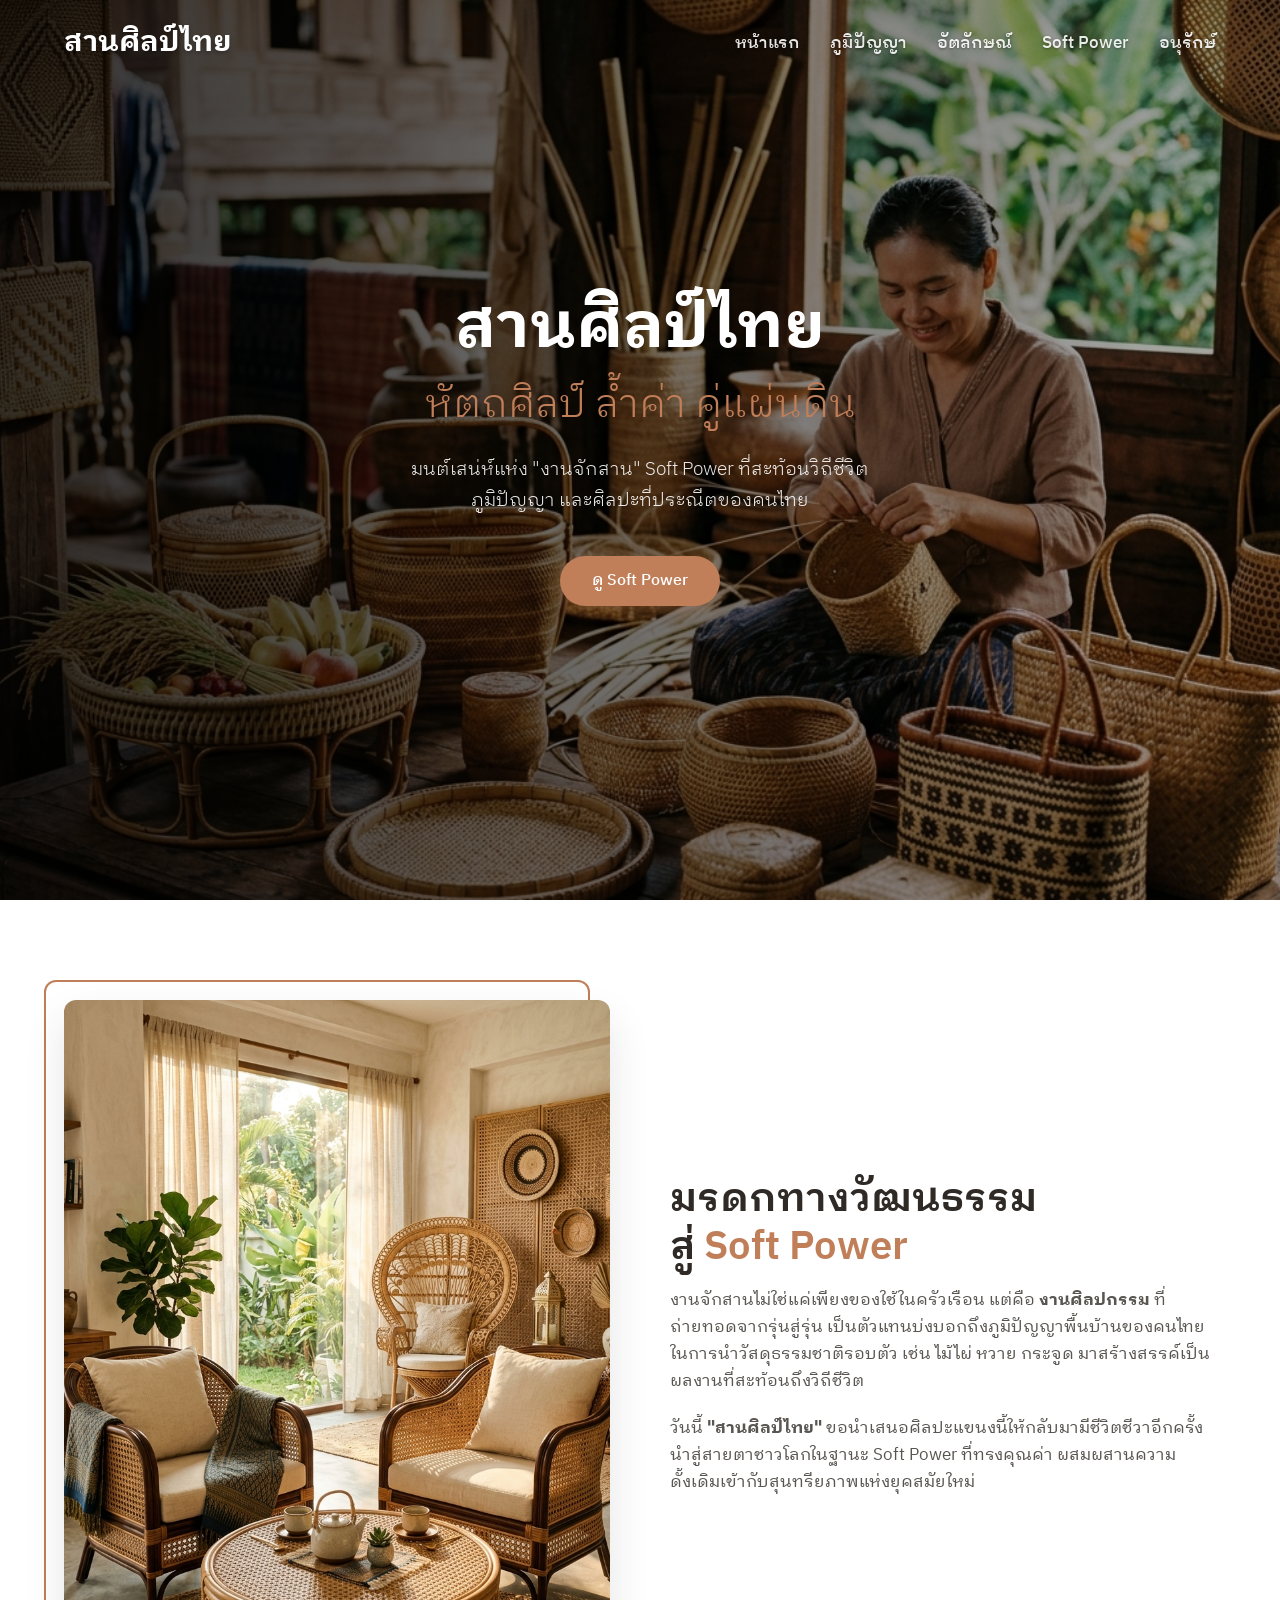
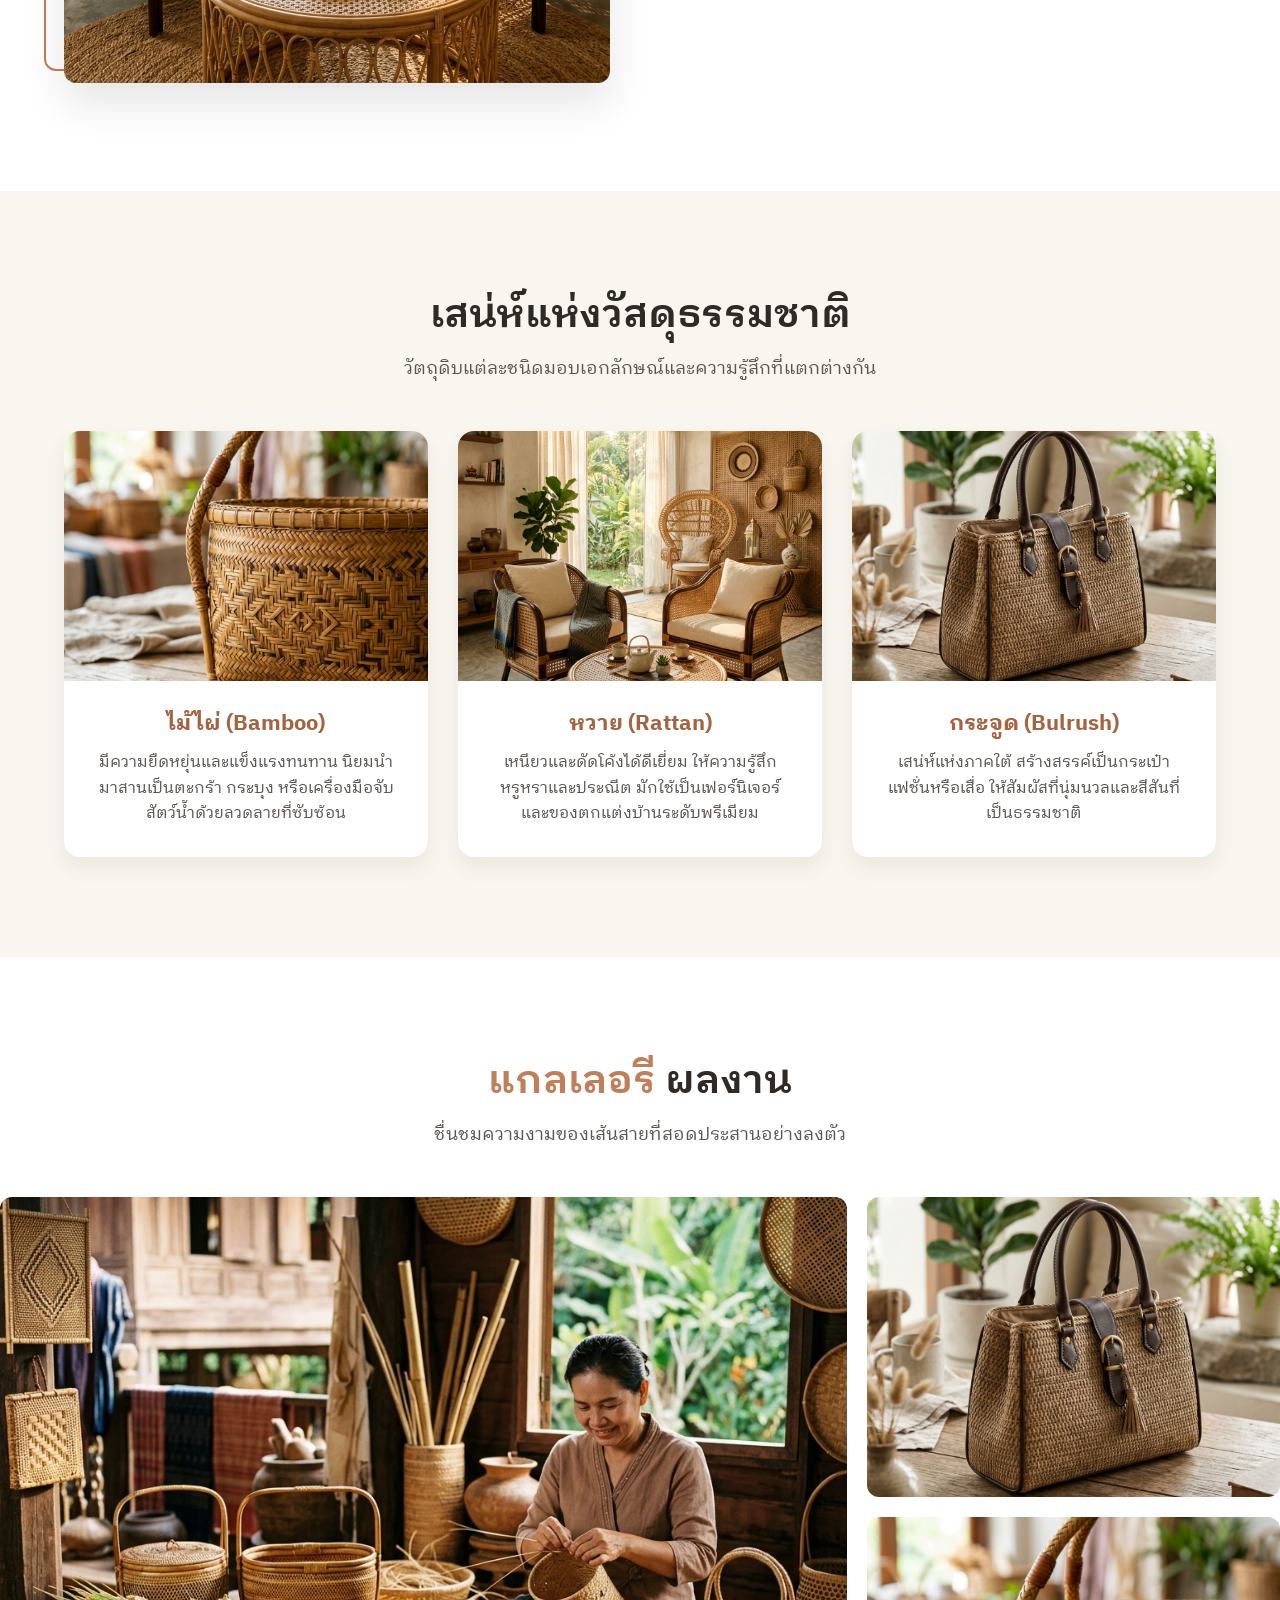
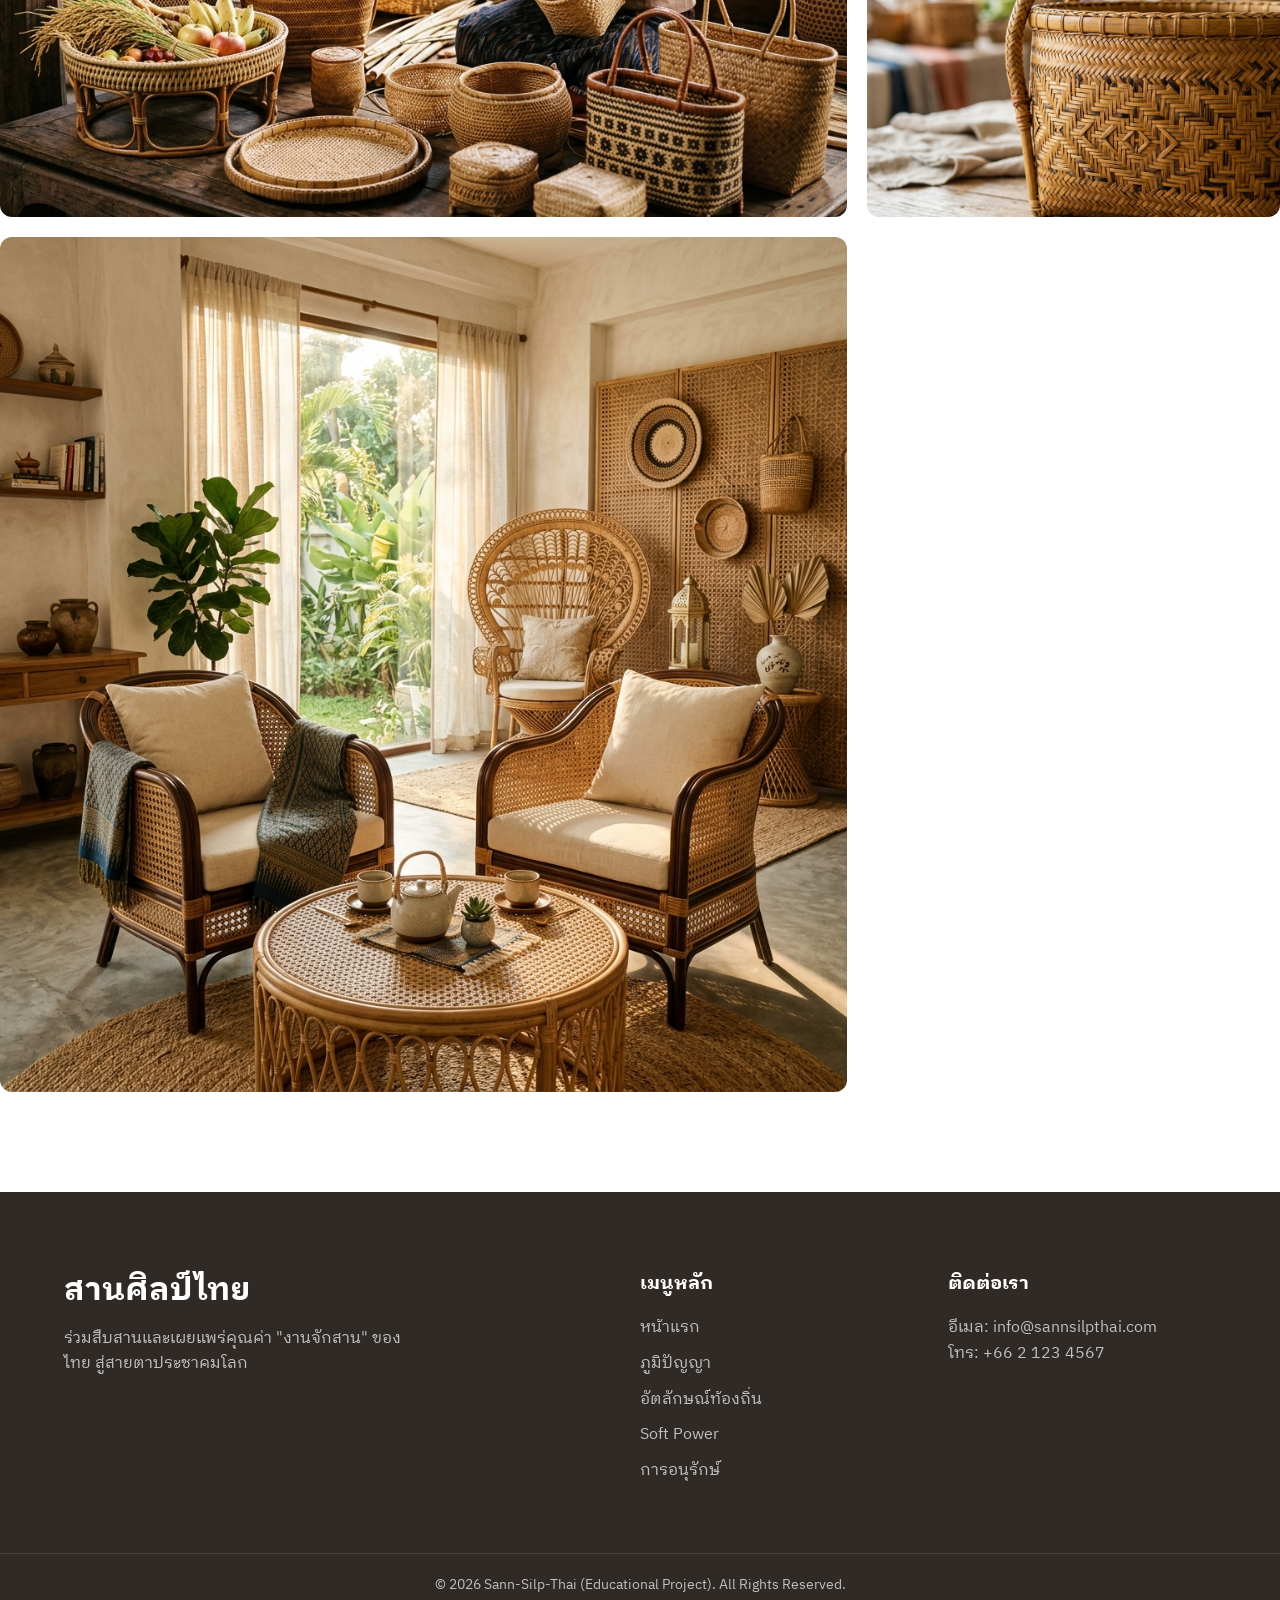
==== index.html @ f07baa92 "add more 4 page" ====
<!DOCTYPE html>
<html lang="th">

<head>
    <meta charset="UTF-8">
    <meta name="viewport" content="width=device-width, initial-scale=1.0">
    <meta name="description"
        content="สานศิลป์ไทย (Sann-Silp-Thai) - เผยแพร่ Soft Power ของไทย งานจักสาน ศิลปะชุมชนแห่งสยาม">
    <title>สานศิลป์ไทย (Sann-Silp-Thai) | หัตถกรรมงานจักสาน</title>
    <!-- Google Fonts -->
    <link rel="preconnect" href="https://fonts.googleapis.com">
    <link rel="preconnect" href="https://fonts.gstatic.com" crossorigin>
    <link
        href="https://fonts.googleapis.com/css2?family=IBM+Plex+Sans+Thai+Looped:wght@300;400;500;600;700&display=swap"
        rel="stylesheet">
    <!-- Custom CSS -->
    <link rel="stylesheet" href="css/styles.css">
</head>

<body class="loading">

    <!-- Preloader Plugin (Pla Tapian) -->
    <div id="preloader">
        <div class="pla-tapian-loader">
            <svg viewBox="0 0 100 100" width="100" height="100">
                <polygon points="50,20 80,50 50,80 20,50" fill="var(--clr-primary)" stroke="var(--clr-bg-light)"
                    stroke-width="2" stroke-linejoin="round" />
                <line x1="35" y1="35" x2="65" y2="65" stroke="var(--clr-bg-light)" stroke-width="1.5" />
                <line x1="35" y1="65" x2="65" y2="35" stroke="var(--clr-bg-light)" stroke-width="1.5" />
                <line x1="50" y1="20" x2="50" y2="80" stroke="var(--clr-bg-light)" stroke-width="1.5" />
                <line x1="20" y1="50" x2="80" y2="50" stroke="var(--clr-bg-light)" stroke-width="1.5" />
                <polygon points="20,50 0,30 0,70" fill="var(--clr-primary-dark)" stroke="var(--clr-bg-light)"
                    stroke-width="2" stroke-linejoin="round" />
                <polygon points="35,35 20,10 50,20" fill="var(--clr-primary-dark)" stroke="var(--clr-bg-light)"
                    stroke-width="2" stroke-linejoin="round" />
                <polygon points="35,65 20,90 50,80" fill="var(--clr-primary-dark)" stroke="var(--clr-bg-light)"
                    stroke-width="2" stroke-linejoin="round" />
                <circle cx="70" cy="50" r="3" fill="var(--clr-bg-light)" />
            </svg>
        </div>
        <div class="loader-text">กำลังโหลด...</div>
    </div>

    <!-- Header / Nav -->
    <header id="main-header">
        <div class="nav-container">
            <a href="#" class="logo">สานศิลป์ไทย</a>
            <nav>
                <ul class="nav-links">
                    <li><a href="index.html">หน้าแรก</a></li>
                    <li><a href="history.html">ภูมิปัญญา</a></li>
                    <li><a href="regions.html">อัตลักษณ์</a></li>
                    <li><a href="soft-power.html">Soft Power</a></li>
                    <li><a href="save-craft.html">อนุรักษ์</a></li>
                </ul>
                <div class="hamburger">
                    <span class="bar"></span>
                    <span class="bar"></span>
                    <span class="bar"></span>
                </div>
            </nav>
        </div>
    </header>

    <!-- Hero Section -->
    <section id="hero">
        <div class="hero-bg" style="background-image: url('assets/images/hero_wicker.png');"></div>
        <div class="hero-overlay"></div>
        <div class="hero-content fade-in-up">
            <h1 class="hero-title">สานศิลป์ไทย<br><span>หัตถศิลป์ ล้ำค่า คู่แผ่นดิน</span></h1>
            <p class="hero-subtitle">มนต์เสน่ห์แห่ง "งานจักสาน" Soft Power ที่สะท้อนวิถีชีวิต <br>ภูมิปัญญา
                และศิลปะที่ประณีตของคนไทย</p>
            <a href="soft-power.html" class="btn btn-primary">ดู Soft Power</a>
        </div>
    </section>

    <!-- About Section -->
    <section id="about" class="section padding-y">
        <div class="container auto-grid align-center">
            <div class="about-image reveal fade-in-left">
                <img src="assets/images/rattan_wicker.png" alt="งานจักสานหวาย">
                <div class="image-backdrop"></div>
            </div>
            <div class="about-text reveal fade-in-right">
                <h2 class="section-title">มรดกทางวัฒนธรรม<br>สู่ <span>Soft Power</span></h2>
                <p>งานจักสานไม่ใช่แค่เพียงของใช้ในครัวเรือน แต่คือ <strong>งานศิลปกรรม</strong> ที่ถ่ายทอดจากรุ่นสู่รุ่น
                    เป็นตัวแทนบ่งบอกถึงภูมิปัญญาพื้นบ้านของคนไทยในการนำวัสดุธรรมชาติรอบตัว เช่น ไม้ไผ่ หวาย กระจูด
                    มาสร้างสรรค์เป็นผลงานที่สะท้อนถึงวิถีชีวิต</p>
                <p>วันนี้ <strong>"สานศิลป์ไทย"</strong> ขอนำเสนอศิลปะแขนงนี้ให้กลับมามีชีวิตชีวาอีกครั้ง
                    นำสู่สายตาชาวโลกในฐานะ Soft Power ที่ทรงคุณค่า ผสมผสานความดั้งเดิมเข้ากับสุนทรียภาพแห่งยุคสมัยใหม่
                </p>
            </div>
        </div>
    </section>

    <!-- Categories Section -->
    <section id="categories" class="section padding-y bg-light gap-bottom">
        <div class="container text-center reveal fade-in-up">
            <h2 class="section-title">เสน่ห์แห่งวัสดุธรรมชาติ</h2>
            <p class="section-subtitle">วัตถุดิบแต่ละชนิดมอบเอกลักษณ์และความรู้สึกที่แตกต่างกัน</p>
        </div>

        <div class="container grid-3 gap-lg category-grid">
            <!-- Item 1 -->
            <div class="card reveal fade-in-up" style="transition-delay: 0.1s;">
                <div class="card-img-wrapper">
                    <img src="assets/images/bamboo_wicker.png" alt="งานจักสานไม้ไผ่" class="card-img">
                </div>
                <div class="card-body">
                    <h3>ไม้ไผ่ (Bamboo)</h3>
                    <p>มีความยืดหยุ่นและแข็งแรงทนทาน นิยมนำมาสานเป็นตะกร้า กระบุง
                        หรือเครื่องมือจับสัตว์น้ำด้วยลวดลายที่ซับซ้อน</p>
                </div>
            </div>

            <!-- Item 2 -->
            <div class="card reveal fade-in-up" style="transition-delay: 0.2s;">
                <div class="card-img-wrapper">
                    <img src="assets/images/rattan_wicker.png" alt="งานจักสานหวาย" class="card-img">
                </div>
                <div class="card-body">
                    <h3>หวาย (Rattan)</h3>
                    <p>เหนียวและดัดโค้งได้ดีเยี่ยม ให้ความรู้สึกหรูหราและประณีต
                        มักใช้เป็นเฟอร์นิเจอร์และของตกแต่งบ้านระดับพรีเมียม</p>
                </div>
            </div>

            <!-- Item 3 -->
            <div class="card reveal fade-in-up" style="transition-delay: 0.3s;">
                <div class="card-img-wrapper">
                    <img src="assets/images/kra_jood_wicker.png" alt="งานจักสานกระจูด" class="card-img">
                </div>
                <div class="card-body">
                    <h3>กระจูด (Bulrush)</h3>
                    <p>เสน่ห์แห่งภาคใต้ สร้างสรรค์เป็นกระเป๋าแฟชั่นหรือเสื่อ ให้สัมผัสที่นุ่มนวลและสีสันที่เป็นธรรมชาติ
                    </p>
                </div>
            </div>
        </div>
    </section>

    <!-- Gallery Section -->
    <section id="gallery" class="section padding-y">
        <div class="container text-center reveal fade-in-up">
            <h2 class="section-title"><span>แกลเลอรี</span> ผลงาน</h2>
            <p class="section-subtitle">ชื่นชมความงามของเส้นสายที่สอดประสานอย่างลงตัว</p>
        </div>
        <div class="gallery-container layout-grid reveal fade-in">
            <div class="gallery-item item-large">
                <img src="assets/images/hero_wicker.png" alt="หัตถกรรมไทย 1">
                <div class="gallery-overlay"><span>ศิลปะวิถีชนบท</span></div>
            </div>
            <div class="gallery-item">
                <img src="assets/images/kra_jood_wicker.png" alt="หัตถกรรมไทย 2">
                <div class="gallery-overlay"><span>กระเป๋ากระจูดแฟชั่น</span></div>
            </div>
            <div class="gallery-item">
                <img src="assets/images/bamboo_wicker.png" alt="หัตถกรรมไทย 3">
                <div class="gallery-overlay"><span>ความละเอียดของไม้ไผ่</span></div>
            </div>
            <div class="gallery-item item-wide">
                <img src="assets/images/rattan_wicker.png" alt="หัตถกรรมไทย 4">
                <div class="gallery-overlay"><span>เฟอร์นิเจอร์หวายร่วมสมัย</span></div>
            </div>
        </div>
    </section>

    <!-- Footer -->
    <footer id="contact">
        <div class="container footer-content">
            <div class="footer-brand">
                <h2>สานศิลป์ไทย</h2>
                <p>ร่วมสืบสานและเผยแพร่คุณค่า "งานจักสาน" ของไทย สู่สายตาประชาคมโลก</p>
            </div>
            <div class="footer-links">
                <h3>เมนูหลัก</h3>
                <ul>
                    <li><a href="index.html">หน้าแรก</a></li>
                    <li><a href="history.html">ภูมิปัญญา</a></li>
                    <li><a href="regions.html">อัตลักษณ์ท้องถิ่น</a></li>
                    <li><a href="soft-power.html">Soft Power</a></li>
                    <li><a href="save-craft.html">การอนุรักษ์</a></li>
                </ul>
            </div>
            <div class="footer-contact">
                <h3>ติดต่อเรา</h3>
                <p>อีเมล: info@sannsilpthai.com</p>
                <p>โทร: +66 2 123 4567</p>
            </div>
        </div>
        <div class="footer-bottom">
            <p>&copy; 2026 Sann-Silp-Thai (Educational Project). All Rights Reserved.</p>
        </div>
    </footer>

    <!-- Scripts -->
    <script src="js/script.js"></script>
</body>

</html>
---- css/styles.css ----
/* CSS Variables for styling - Rich Aesthetics & Earth Tones */
:root {
    /* Color Palette */
    --clr-primary: #C07E59;      /* Warm clay/earth orange */
    --clr-primary-dark: #A56441;
    --clr-secondary: #4A5D4E;    /* Muted forest green */
    --clr-bg-light: #F9F6F0;     /* Warm cream background */
    --clr-bg-dark: #2F2A26;      /* Deep rich brown background */
    --clr-text-heading: #2F2A26;
    --clr-text-body: #595551;
    --clr-white: #FFFFFF;
    
    /* Typography */
    --font-heading: 'IBM Plex Sans Thai Looped', sans-serif;
    --font-body: 'IBM Plex Sans Thai Looped', sans-serif;
    
    /* Box Shadow / Glassmorphism */
    --shadow-sm: 0 4px 6px rgba(47, 42, 38, 0.05);
    --shadow-md: 0 10px 20px rgba(47, 42, 38, 0.08);
    --shadow-lg: 0 20px 40px rgba(47, 42, 38, 0.12);
    --glass-bg: rgba(255, 255, 255, 0.85);

    /* Transitions */
    --transition-fast: 0.2s ease-in-out;
    --transition-smooth: 0.4s cubic-bezier(0.25, 1, 0.5, 1);
}

/* Reset & Selection */
* {
    margin: 0;
    padding: 0;
    box-sizing: border-box;
}

html {
    scroll-behavior: smooth;
}

body {
    font-family: var(--font-body);
    color: var(--clr-text-body);
    background-color: var(--clr-white);
    line-height: 1.6;
    overflow-x: hidden;
}

::selection {
    background-color: var(--clr-primary);
    color: var(--clr-white);
}

/* Typography */
h1, h2, h3, h4, h5 {
    font-family: var(--font-heading);
    color: var(--clr-text-heading);
    line-height: 1.2;
}

a {
    text-decoration: none;
    color: inherit;
    transition: color var(--transition-fast);
}

/* Utility Classes */
.container {
    width: 90%;
    max-width: 1200px;
    margin: 0 auto;
}

.padding-y {
    padding: 100px 0;
}

.bg-light {
    background-color: var(--clr-bg-light);
}

.text-center {
    text-align: center;
}

.section-title {
    font-size: 2.5rem;
    margin-bottom: 1rem;
    font-weight: 600;
}

.section-title span {
    color: var(--clr-primary);
}

.section-subtitle {
    font-size: 1.1rem;
    color: var(--clr-text-body);
    margin-bottom: 3rem;
    max-width: 600px;
    margin-inline: auto;
}

.btn {
    display: inline-block;
    padding: 12px 32px;
    font-family: var(--font-heading);
    font-weight: 500;
    font-size: 1rem;
    border-radius: 50px;
    cursor: pointer;
    transition: all var(--transition-fast);
    border: none;
}

.btn-primary {
    background-color: var(--clr-primary);
    color: var(--clr-white);
    box-shadow: 0 4px 15px rgba(192, 126, 89, 0.3);
}

.btn-primary:hover {
    background-color: var(--clr-primary-dark);
    transform: translateY(-2px);
    box-shadow: 0 6px 20px rgba(192, 126, 89, 0.4);
}

/* Header & Navigation (Glassmorphism effect) */
#main-header {
    position: fixed;
    top: 0;
    width: 100%;
    z-index: 1000;
    padding: 20px 0;
    transition: all var(--transition-smooth);
}

#main-header.scrolled {
    padding: 12px 0;
    background: var(--glass-bg);
    backdrop-filter: blur(10px);
    -webkit-backdrop-filter: blur(10px);
    box-shadow: var(--shadow-sm);
}

.nav-container {
    width: 90%;
    max-width: 1200px;
    margin: 0 auto;
    display: flex;
    justify-content: space-between;
    align-items: center;
}

.logo {
    font-family: var(--font-heading);
    font-size: 1.8rem;
    font-weight: 700;
    color: var(--clr-white);
    text-shadow: 0 2px 4px rgba(0,0,0,0.3);
    transition: color var(--transition-fast);
}

#main-header.scrolled .logo {
    color: var(--clr-text-heading);
    text-shadow: none;
}

.nav-links {
    list-style: none;
    display: flex;
    gap: 30px;
}

.nav-links li a {
    font-family: var(--font-heading);
    font-weight: 500;
    font-size: 1.05rem;
    color: rgba(255, 255, 255, 0.9);
    position: relative;
    text-shadow: 0 1px 3px rgba(0,0,0,0.4);
}

#main-header.scrolled .nav-links li a {
    color: var(--clr-text-heading);
    text-shadow: none;
}

.nav-links li a::after {
    content: '';
    position: absolute;
    bottom: -4px;
    left: 0;
    width: 0;
    height: 2px;
    background-color: var(--clr-primary);
    transition: width var(--transition-fast);
}

.nav-links li a:hover::after {
    width: 100%;
}

.hamburger {
    display: none;
    cursor: pointer;
}

.bar {
    display: block;
    width: 25px;
    height: 3px;
    margin: 5px auto;
    background-color: var(--clr-white);
    transition: all var(--transition-fast);
}

#main-header.scrolled .bar {
    background-color: var(--clr-text-heading);
}

/* Hero Section */
#hero {
    height: 100vh;
    position: relative;
    display: flex;
    align-items: center;
    justify-content: center;
    overflow: hidden;
}

.hero-bg {
    position: absolute;
    top: 0;
    left: 0;
    width: 100%;
    height: 100%;
    background-size: cover;
    background-position: center;
    background-repeat: no-repeat;
    z-index: -2;
    transform: scale(1.05); /* Slight scale for parallax trick space */
}

.hero-overlay {
    position: absolute;
    top: 0;
    left: 0;
    width: 100%;
    height: 100%;
    background: linear-gradient(to right, rgba(0,0,0,0.8) 0%, rgba(0,0,0,0.3) 100%);
    z-index: -1;
}

.hero-content {
    text-align: center;
    color: var(--clr-white);
    max-width: 800px;
    padding: 0 20px;
}

.hero-title {
    font-size: 4rem;
    font-weight: 700;
    margin-bottom: 20px;
    line-height: 1.1;
    color: var(--clr-white);
}

.hero-title span {
    color: var(--clr-primary);
    font-weight: 300;
    font-size: 2.5rem;
}

.hero-subtitle {
    font-size: 1.2rem;
    font-weight: 300;
    margin-bottom: 40px;
    opacity: 0.9;
}

/* About Section */
.auto-grid {
    display: grid;
    grid-template-columns: 1fr 1fr;
    gap: 60px;
}

.align-center {
    align-items: center;
}

.about-image {
    position: relative;
}

.about-image img {
    width: 100%;
    border-radius: 12px;
    box-shadow: var(--shadow-lg);
    z-index: 2;
    position: relative;
    object-fit: cover;
    aspect-ratio: 4/5;
}

.image-backdrop {
    position: absolute;
    top: -20px;
    left: -20px;
    width: 100%;
    height: 100%;
    border: 2px solid var(--clr-primary);
    border-radius: 12px;
    z-index: 1;
}

.about-text p {
    margin-bottom: 20px;
    font-size: 1.05rem;
}

/* Categories Section */
.grid-3 {
    display: grid;
    grid-template-columns: repeat(3, 1fr);
}

.gap-lg {
    gap: 40px;
}

.card {
    background: var(--clr-white);
    border-radius: 16px;
    overflow: hidden;
    box-shadow: var(--shadow-md);
    transition: transform var(--transition-smooth), box-shadow var(--transition-smooth);
}

.card:hover {
    transform: translateY(-10px);
    box-shadow: var(--shadow-lg);
}

.card-img-wrapper {
    height: 250px;
    overflow: hidden;
}

.card-img {
    width: 100%;
    height: 100%;
    object-fit: cover;
    transition: transform 0.6s ease;
}

.card:hover .card-img {
    transform: scale(1.08); /* Micro-animation */
}

.card-body {
    padding: 30px;
    text-align: center;
}

.card-body h3 {
    font-size: 1.4rem;
    margin-bottom: 12px;
    color: var(--clr-primary-dark);
}

/* Gallery Section */
.gallery-container {
    display: grid;
    grid-template-columns: repeat(3, 1fr);
    grid-template-rows: repeat(2, 300px);
    gap: 20px;
}

.gallery-item {
    position: relative;
    border-radius: 12px;
    overflow: hidden;
    cursor: pointer;
}

.layout-grid .item-large {
    grid-column: span 2;
    grid-row: span 2;
}

.layout-grid .item-wide {
    grid-column: span 2;
}

.gallery-item img {
    width: 100%;
    height: 100%;
    object-fit: cover;
    transition: transform 0.5s ease;
}

.gallery-item:hover img {
    transform: scale(1.1);
}

.gallery-overlay {
    position: absolute;
    inset: 0;
    background: rgba(0,0,0,0.4);
    display: flex;
    align-items: center;
    justify-content: center;
    opacity: 0;
    transition: opacity var(--transition-fast);
}

.gallery-item:hover .gallery-overlay {
    opacity: 1;
}

.gallery-overlay span {
    color: var(--clr-white);
    font-family: var(--font-heading);
    font-size: 1.5rem;
    font-weight: 500;
    transform: translateY(20px);
    transition: transform var(--transition-smooth);
}

.gallery-item:hover .gallery-overlay span {
    transform: translateY(0);
}

/* Footer Section */
footer {
    background-color: var(--clr-bg-dark);
    color: rgba(255,255,255,0.7);
    padding: 80px 0 20px;
}

.footer-content {
    display: grid;
    grid-template-columns: 2fr 1fr 1fr;
    gap: 40px;
    margin-bottom: 60px;
}

.footer-brand h2 {
    color: var(--clr-white);
    font-size: 2rem;
    margin-bottom: 15px;
}

.footer-brand p {
    max-width: 350px;
}

.footer-links h3, .footer-contact h3 {
    color: var(--clr-white);
    margin-bottom: 20px;
    font-size: 1.2rem;
}

.footer-links ul {
    list-style: none;
}

.footer-links li {
    margin-bottom: 10px;
}

.footer-links a:hover {
    color: var(--clr-primary);
}

.footer-bottom {
    text-align: center;
    border-top: 1px solid rgba(255,255,255,0.1);
    padding-top: 20px;
    font-size: 0.9rem;
}

/* Animations */
.reveal {
    opacity: 0;
    visibility: hidden;
}

.fade-in {
    animation: fadeIn 1s cubic-bezier(0.25, 1, 0.5, 1) forwards;
}

.fade-in-up {
    animation: fadeInUp 1s cubic-bezier(0.25, 1, 0.5, 1) forwards;
}

.fade-in-left {
    animation: fadeInLeft 1s cubic-bezier(0.25, 1, 0.5, 1) forwards;
}

.fade-in-right {
    animation: fadeInRight 1s cubic-bezier(0.25, 1, 0.5, 1) forwards;
}

@keyframes fadeIn {
    from { opacity: 0; visibility: visible; }
    to { opacity: 1; visibility: visible; }
}

@keyframes fadeInUp {
    from { opacity: 0; transform: translateY(40px); visibility: visible; }
    to { opacity: 1; transform: translateY(0); visibility: visible; }
}

@keyframes fadeInLeft {
    from { opacity: 0; transform: translateX(-40px); visibility: visible; }
    to { opacity: 1; transform: translateX(0); visibility: visible; }
}

@keyframes fadeInRight {
    from { opacity: 0; transform: translateX(40px); visibility: visible; }
    to { opacity: 1; transform: translateX(0); visibility: visible; }
}

/* Responsive Design */
@media (max-width: 992px) {
    .auto-grid {
        grid-template-columns: 1fr;
    }
    
    .gallery-container {
        grid-template-columns: repeat(2, 1fr);
        grid-template-rows: auto;
    }
    
    .layout-grid .item-large, .layout-grid .item-wide {
        grid-column: span 1;
        grid-row: span 1;
    }

    .footer-content {
        grid-template-columns: 1fr;
        text-align: center;
    }

    .footer-brand p {
        margin: 0 auto;
    }
}

@media (max-width: 768px) {
    .grid-3 {
        grid-template-columns: 1fr;
    }

    .hero-title {
        font-size: 2.8rem;
    }

    .hero-title span {
        font-size: 1.8rem;
    }

    .hamburger {
        display: block;
        z-index: 1001;
    }

    .nav-links {
        position: fixed;
        left: -100%;
        top: 0;
        flex-direction: column;
        background-color: var(--clr-bg-dark);
        width: 100%;
        height: 100vh;
        text-align: center;
        padding-top: 100px;
        transition: 0.3s ease-in-out;
    }

    .nav-links.active {
        left: 0;
    }

    .nav-links li a {
        color: var(--clr-white) !important;
        font-size: 1.5rem;
    }
}

/* ========================================= */
/* Preloader (Pla Tapian) */
/* ========================================= */
body.loading {
    overflow: hidden;
}

#preloader {
    position: fixed;
    inset: 0;
    background-color: var(--clr-bg-light);
    z-index: 9999;
    display: flex;
    flex-direction: column;
    align-items: center;
    justify-content: center;
    transition: opacity 0.6s ease-out, visibility 0.6s ease-out;
}

#preloader.preloader-hidden {
    opacity: 0;
    visibility: hidden;
}

.pla-tapian-loader {
    width: 100px;
    height: 100px;
    animation: swim 2s ease-in-out infinite, bob 3s ease-in-out infinite;
}

.loader-text {
    margin-top: 20px;
    font-family: var(--font-heading);
    color: var(--clr-primary-dark);
    font-size: 1.2rem;
    font-weight: 500;
    letter-spacing: 1px;
    animation: pulse 1.5s ease-in-out infinite;
}

@keyframes swim {
    0% { transform: scaleX(1); }
    50% { transform: scaleX(0.9); }
    100% { transform: scaleX(1); }
}

@keyframes bob {
    0% { transform: translateY(0); }
    50% { transform: translateY(-15px); }
    100% { transform: translateY(0); }
}

@keyframes pulse {
    0% { opacity: 0.6; }
    50% { opacity: 1; }
    100% { opacity: 0.6; }
}

/* ========================================= */
/* Story Page Styles */
/* ========================================= */
.page-hero {
    height: 60vh;
    min-height: 400px;
    position: relative;
    display: flex;
    align-items: center;
    justify-content: center;
    background-image: url('../assets/images/hero_wicker.png');
    background-size: cover;
    background-position: center;
}

.relative { position: relative; }
.z-10 { z-index: 10; }
.mt-tight { margin-top: 15px; }

.article-container { max-width: 800px; margin: 0 auto; }
.max-w-800 { max-width: 800px; margin: 0 auto; }
.lead-text { font-size: 1.4rem; color: var(--clr-primary-dark); margin-bottom: 20px; line-height: 1.6; }
.text-lg { font-size: 1.15rem; line-height: 1.8; }

.mb-tight { margin-bottom: 15px; }
.mb-loose { margin-bottom: 40px; }
.mt-loose { margin-top: 40px; }

.split-card { display: flex; background: var(--clr-white); border-radius: 12px; overflow: hidden; box-shadow: var(--shadow-sm); }
.split-card.reverse { flex-direction: row-reverse; }
.split-card .content { flex: 1; padding: 50px; display: flex; flex-direction: column; justify-content: center; }
.split-card .content h3 { color: var(--clr-primary-dark); margin-bottom: 15px; font-size: 1.6rem; }
.split-card .image-placeholder { flex: 1; min-height: 300px; background-size: cover; background-position: center; }
.bg-pattern { background-image: url('../assets/images/bamboo_wicker.png'); }
.bg-pattern-2 { background-image: url('../assets/images/rattan_wicker.png'); }

.article-img { width: 100%; border-radius: 16px; box-shadow: var(--shadow-md); object-fit: cover; aspect-ratio: 4/3; }
.article-img-circle { width: 220px; height: 220px; border-radius: 50%; object-fit: cover; margin: 0 auto; display: block; border: 5px solid rgba(255,255,255,0.2); }

.bg-dark { background-color: var(--clr-bg-dark); }
.text-white { color: var(--clr-white) !important; }
.bg-green { background-color: var(--clr-secondary); }

.cta-box { background: var(--clr-bg-light); padding: 80px 40px; border-radius: 20px; position: relative; overflow: hidden; }

@media (max-width: 768px) {
    .split-card { flex-direction: column; }
    .split-card.reverse { flex-direction: column; }
    .split-card .image-placeholder { min-height: 200px; }
    .split-card .content { padding: 30px; }
}

.grid-2 { display: grid; grid-template-columns: repeat(auto-fit, minmax(350px, 1fr)); gap: 30px; }
.grid-3 { display: grid; grid-template-columns: repeat(auto-fit, minmax(300px, 1fr)); gap: 30px; }
.p-tight { padding: 25px; }
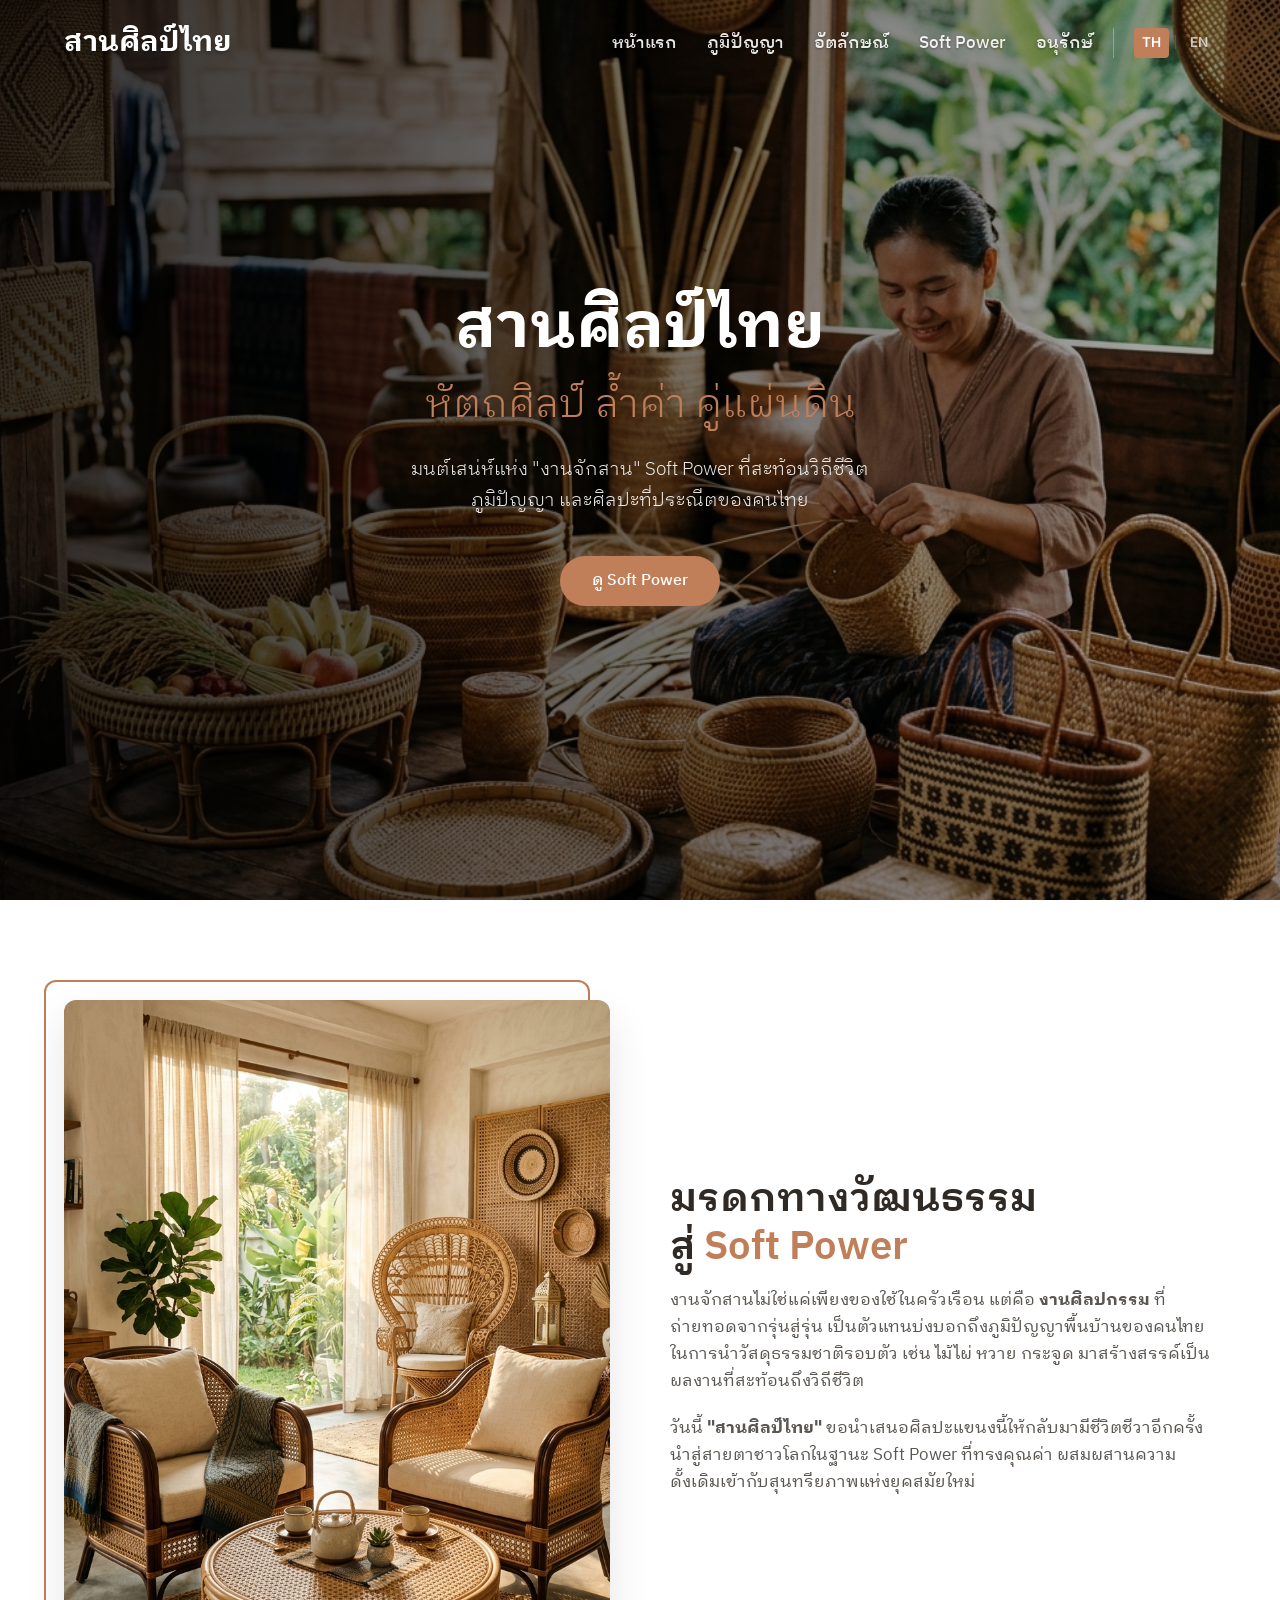
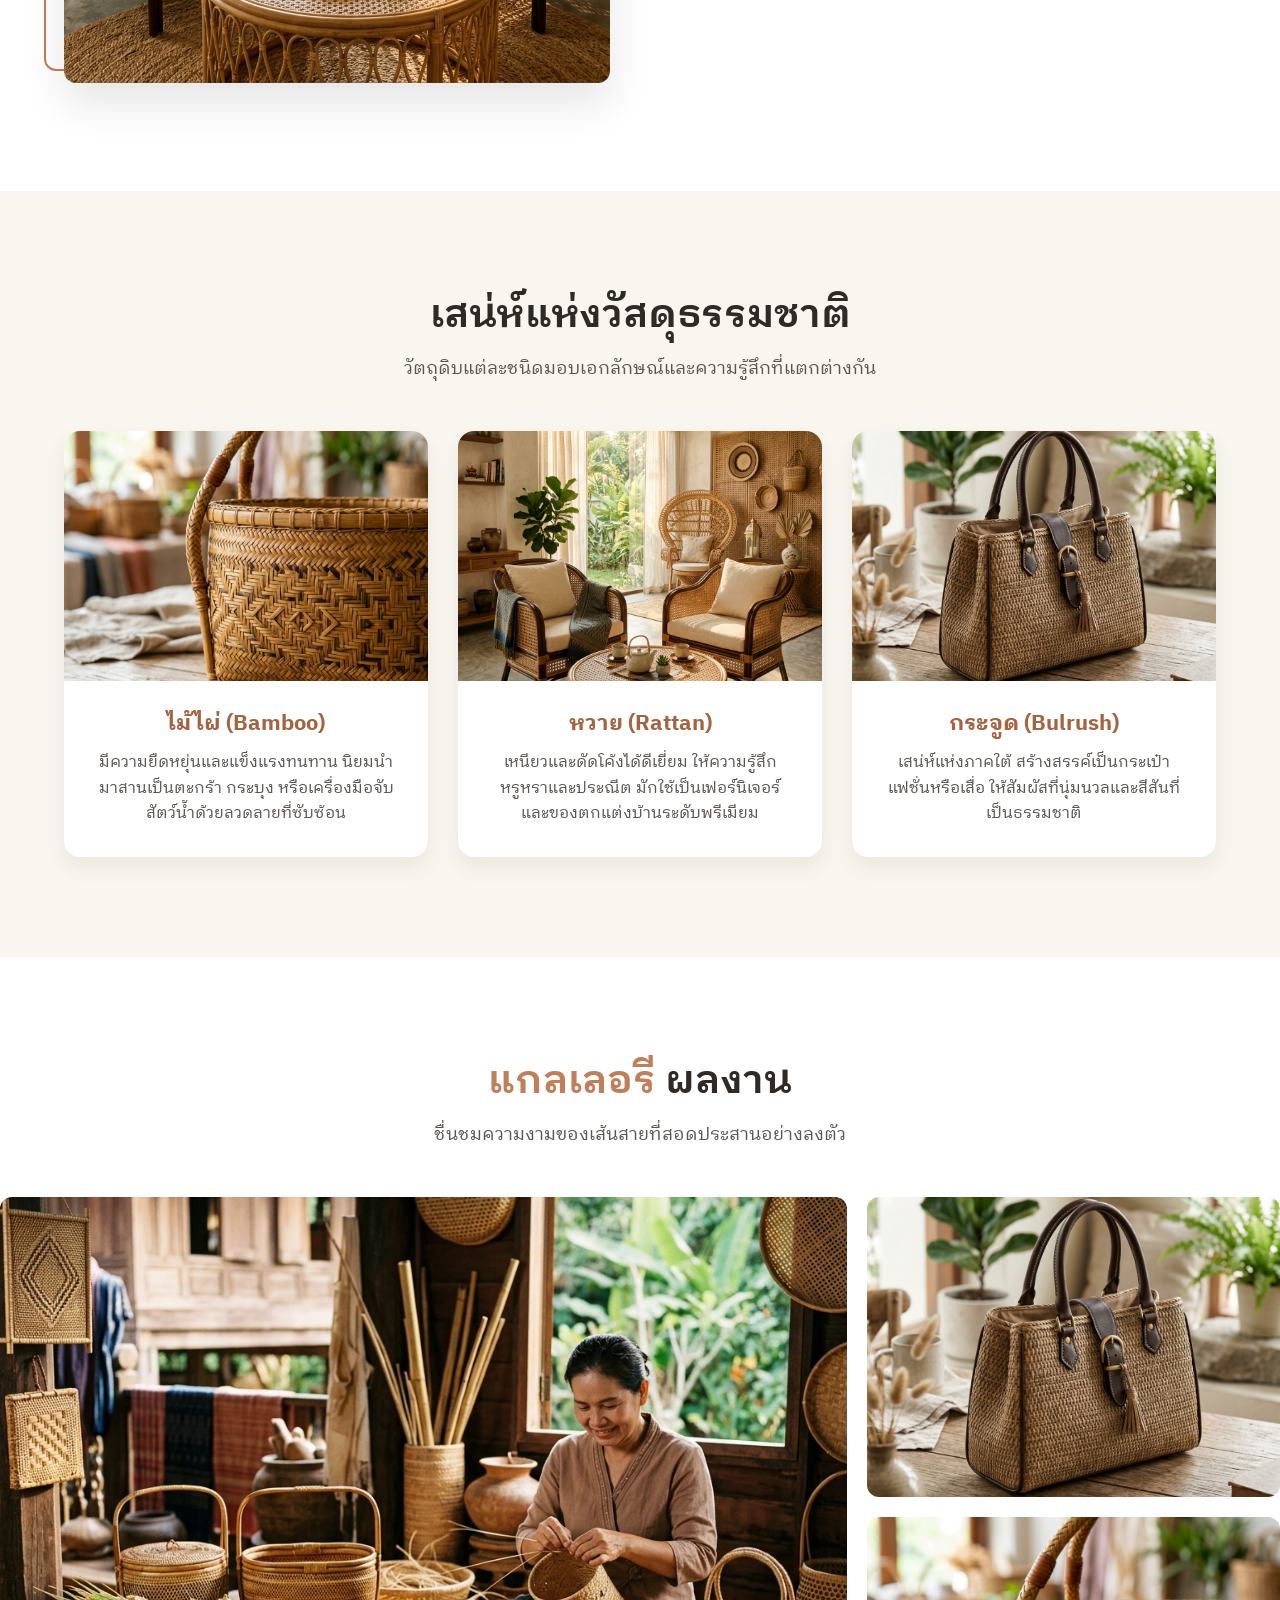
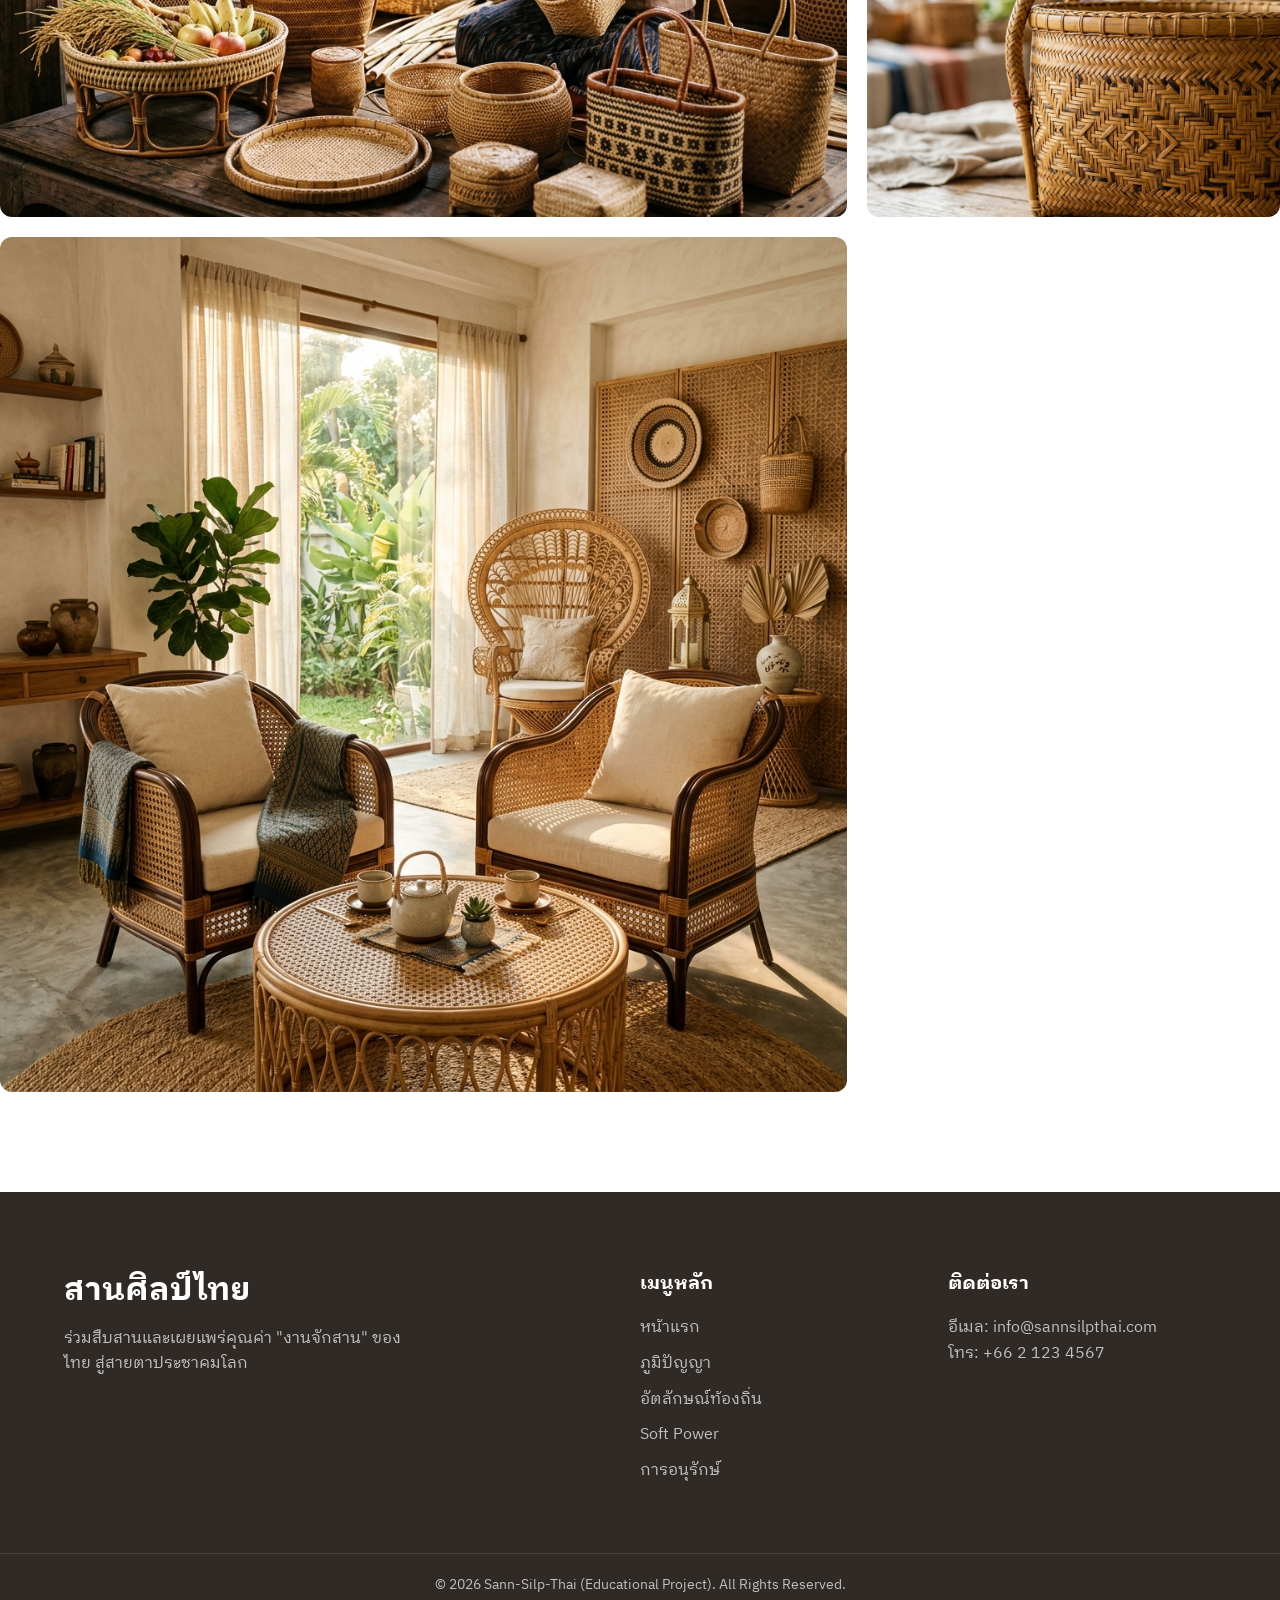
==== commit 3e490ca4: "add translate" ====
--- a/index.html
+++ b/index.html
@@ -11,7 +11,7 @@
     <link rel="preconnect" href="https://fonts.googleapis.com">
     <link rel="preconnect" href="https://fonts.gstatic.com" crossorigin>
     <link
-        href="https://fonts.googleapis.com/css2?family=IBM+Plex+Sans+Thai+Looped:wght@300;400;500;600;700&display=swap"
+        href="https://fonts.googleapis.com/css2?family=IBM+Plex+Sans+Thai+Looped:wght@300;400;500;600;700&family=Inter:wght@400;500;600;700&display=swap"
         rel="stylesheet">
     <!-- Custom CSS -->
     <link rel="stylesheet" href="css/styles.css">
@@ -53,6 +53,11 @@
                     <li><a href="soft-power.html">Soft Power</a></li>
                     <li><a href="save-craft.html">อนุรักษ์</a></li>
                 </ul>
+                <div class="lang-switch">
+                    <a href="index.html" class="active" title="ภาษาไทย">TH</a>
+                    <span class="separator">|</span>
+                    <a href="index-en.html" title="English">EN</a>
+                </div>
                 <div class="hamburger">
                     <span class="bar"></span>
                     <span class="bar"></span>
--- a/css/styles.css
+++ b/css/styles.css
@@ -164,10 +164,76 @@
     text-shadow: none;
 }
 
+nav {
+    display: flex;
+    align-items: center;
+}
+
 .nav-links {
     list-style: none;
     display: flex;
     gap: 30px;
+    align-items: center;
+}
+
+/* Language Switcher */
+.lang-switch {
+    display: flex;
+    align-items: center;
+    gap: 4px;
+    margin-left: 20px;
+    border-left: 1px solid rgba(255, 255, 255, 0.3);
+    padding-left: 20px;
+}
+
+#main-header.scrolled .lang-switch {
+    border-left: 1px solid rgba(0, 0, 0, 0.1);
+}
+
+.lang-switch a {
+    font-family: 'Inter', sans-serif;
+    font-weight: 600;
+    font-size: 0.85rem;
+    color: rgba(255, 255, 255, 0.7);
+    transition: all var(--transition-fast);
+    padding: 4px 8px;
+    border-radius: 4px;
+    text-shadow: none;
+}
+
+#main-header.scrolled .lang-switch a {
+    color: var(--clr-text-body);
+}
+
+.lang-switch a.active {
+    color: var(--clr-white);
+    background-color: var(--clr-primary);
+}
+
+#main-header.scrolled .lang-switch a.active {
+    color: var(--clr-white);
+}
+
+.lang-switch a:hover:not(.active) {
+    color: var(--clr-white);
+    background-color: rgba(255, 255, 255, 0.2);
+}
+
+#main-header.scrolled .lang-switch a:hover:not(.active) {
+    color: var(--clr-primary);
+    background-color: rgba(192, 126, 89, 0.1);
+}
+
+/* English Typography Setup */
+html[lang="en"] {
+    --font-heading: 'Inter', sans-serif;
+    --font-body: 'Inter', sans-serif;
+}
+html[lang="en"] body {
+    letter-spacing: 0.2px;
+}
+html[lang="en"] .logo {
+    letter-spacing: -0.5px;
 }
 
 .nav-links li a {
@@ -565,6 +631,13 @@
     .hamburger {
         display: block;
         z-index: 1001;
+        margin-left: 15px;
+    }
+
+    .lang-switch {
+        margin-left: auto;
+        border-left: none;
+        padding-left: 0;
     }
 
     .nav-links {
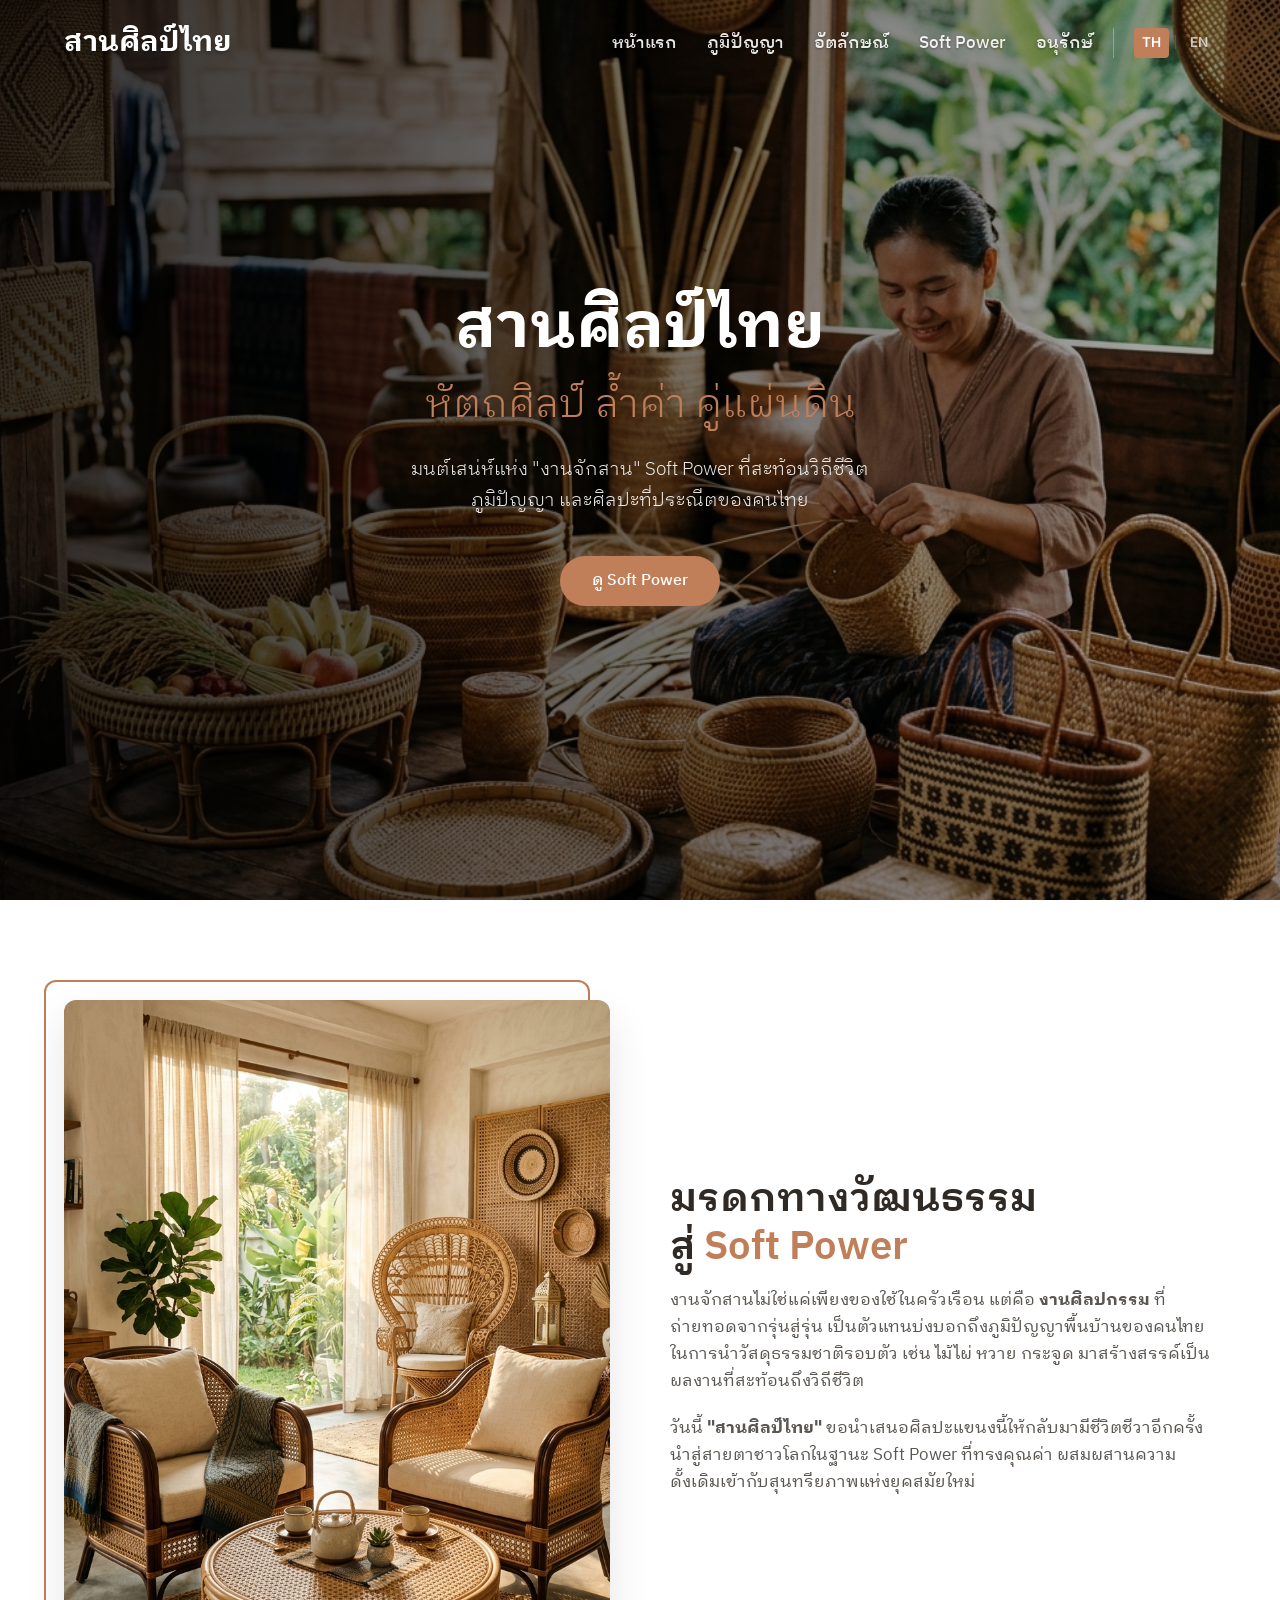
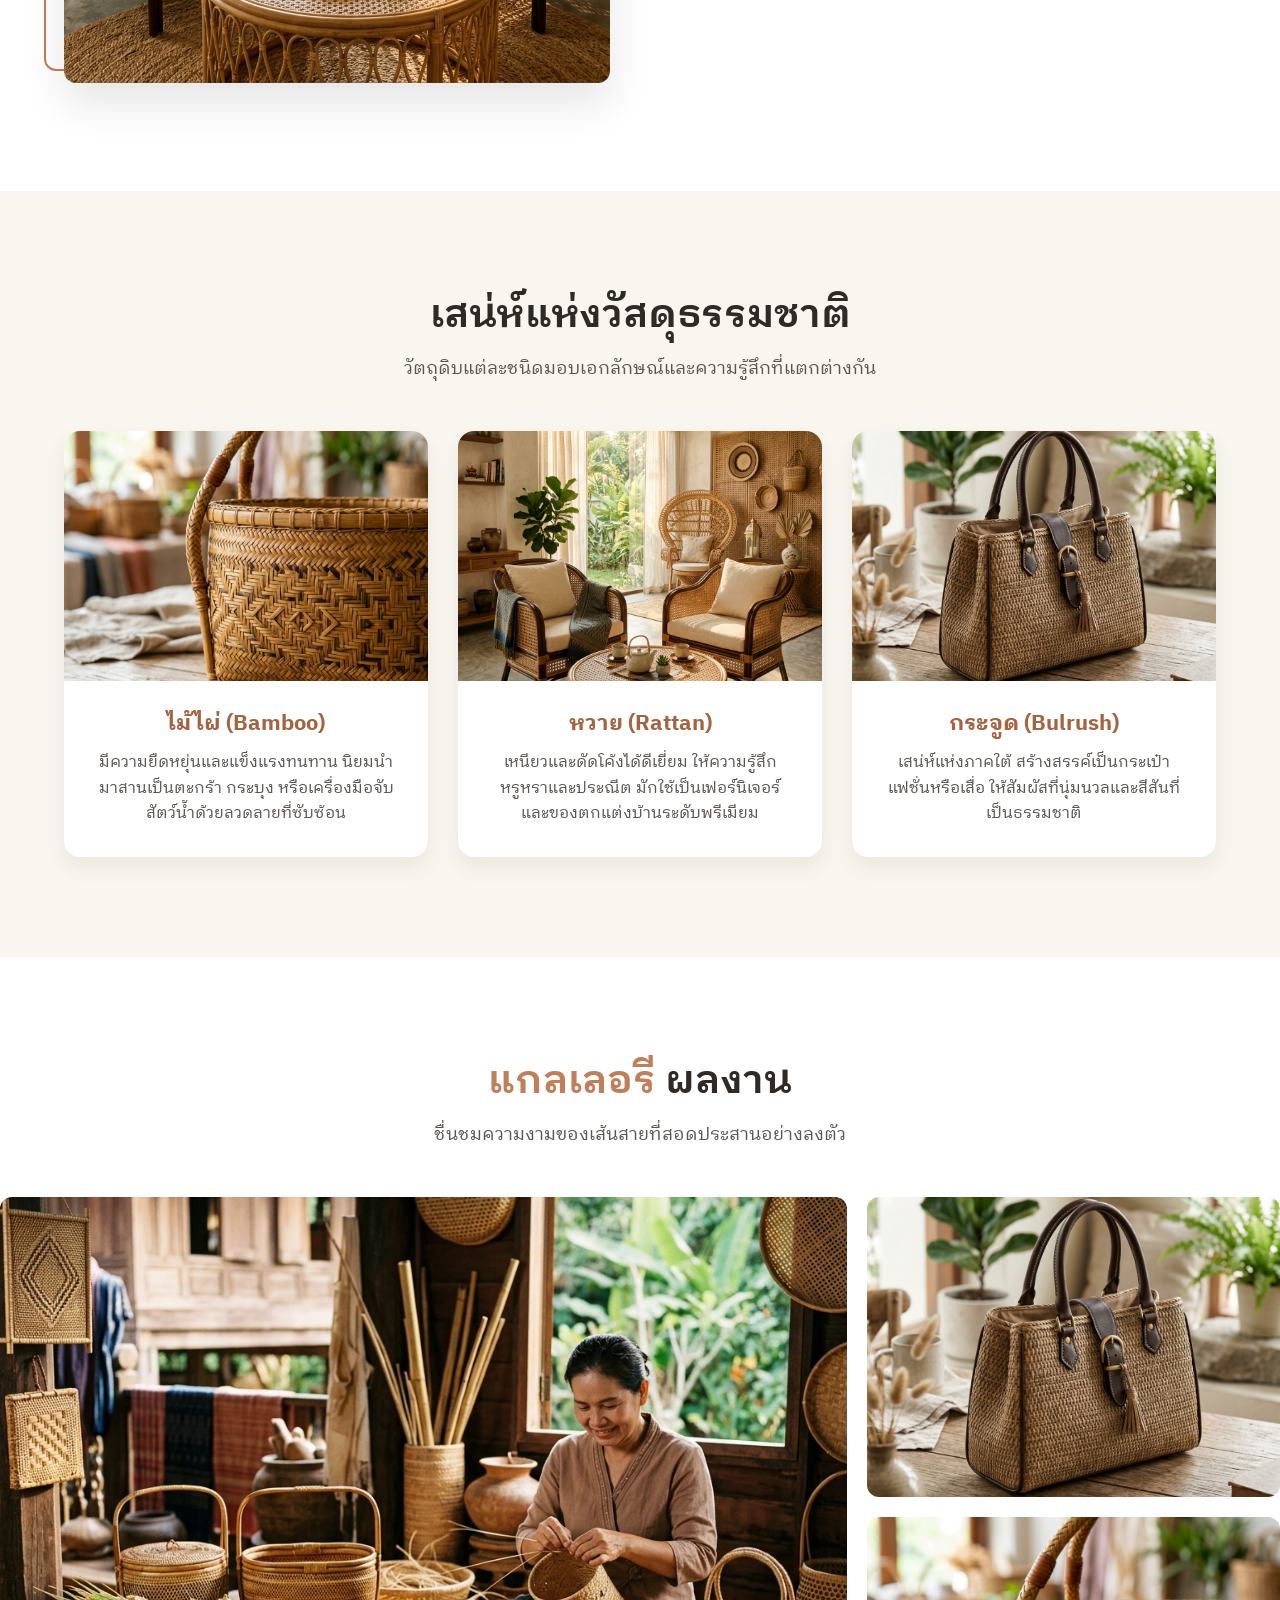
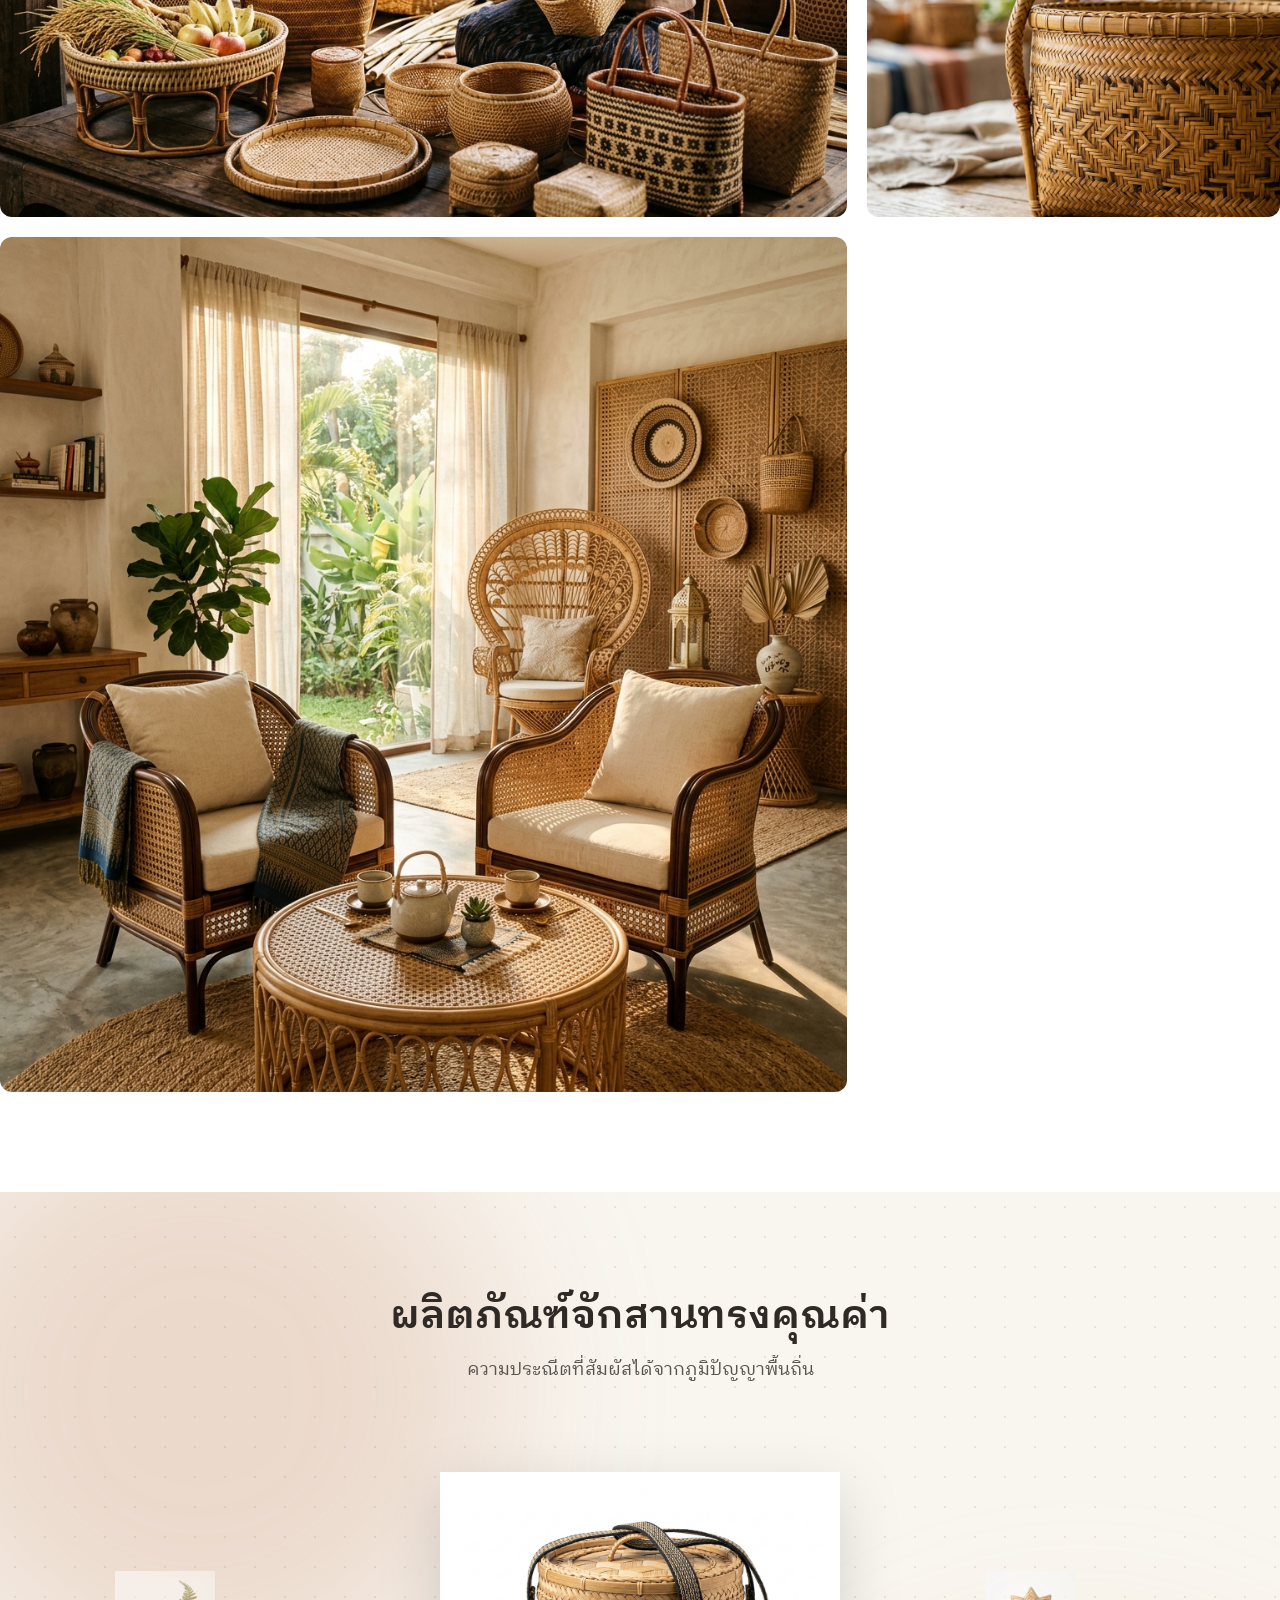
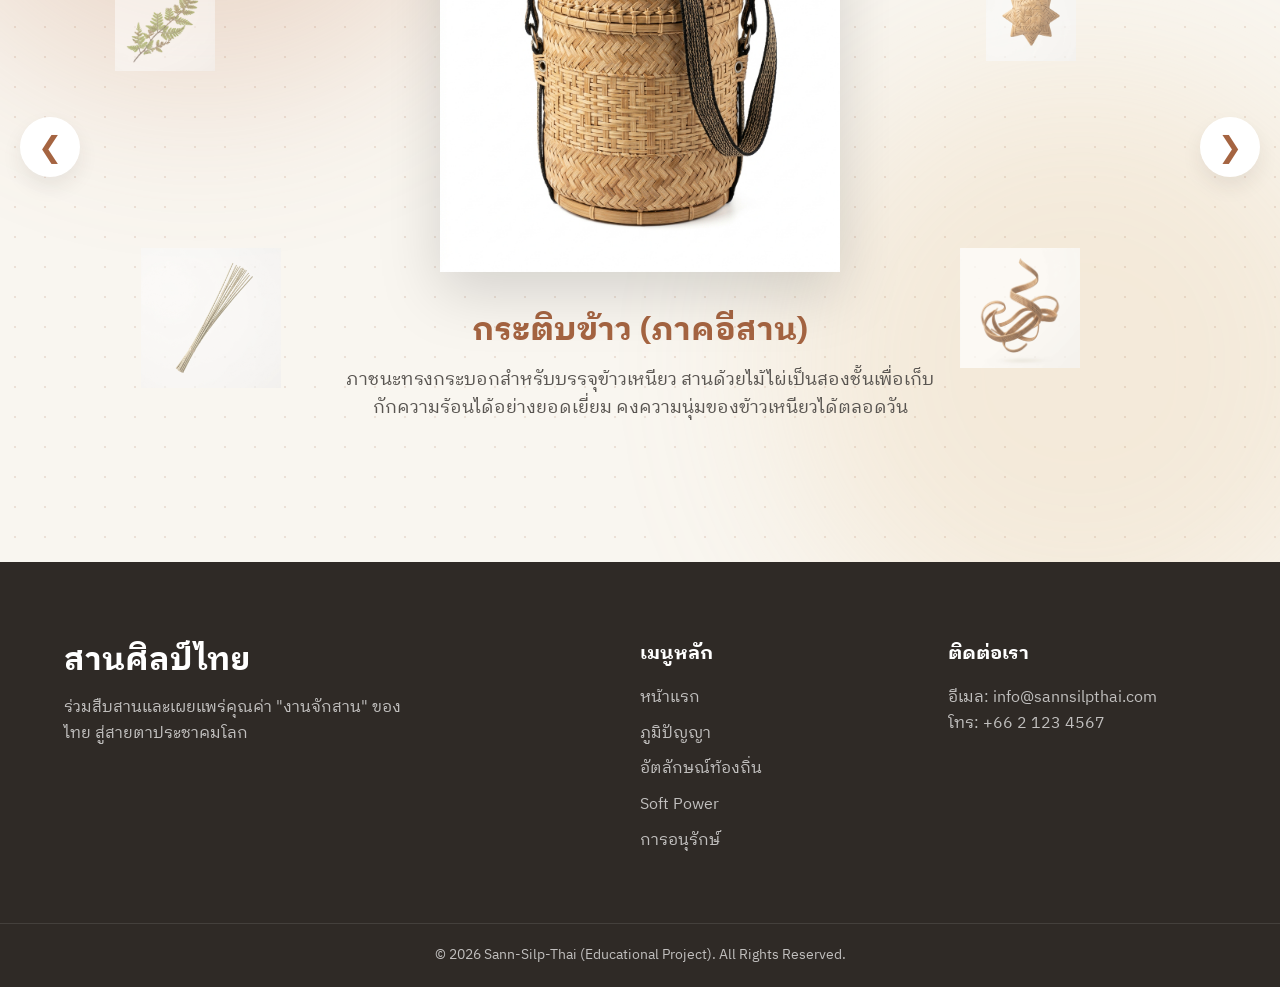
==== commit 257e2f9b: "add highlight section" ====
--- a/index.html
+++ b/index.html
@@ -170,6 +170,98 @@
         </div>
     </section>
 
+    <!-- Product Showcase Section -->
+    <section id="product-showcase" class="product-showcase reveal fade-in">
+        <div class="showcase-bg-container">
+            <div class="showcase-bg-texture"></div>
+        </div>
+        <div class="container text-center relative z-10">
+            <h2 class="section-title">ผลิตภัณฑ์จักสานทรงคุณค่า</h2>
+            <p class="section-subtitle">ความประณีตที่สัมผัสได้จากภูมิปัญญาพื้นถิ่น</p>
+        </div>
+        
+        <div class="carousel-wrap relative z-10">
+            <!-- Global Floating Particles -->
+            <div class="floating-particles">
+                <img src="assets/images/el_bamboo.png" class="floating-element el-1" alt="">
+                <img src="assets/images/el_strip.png" class="floating-element el-2" alt="">
+                <img src="assets/images/el_fern.png" class="floating-element el-3" alt="">
+                <img src="assets/images/el_reed.png" class="floating-element el-4" alt="">
+                <img src="assets/images/el_star.png" class="floating-element el-5" alt="">
+            </div>
+
+            <button class="carousel-btn prev" aria-label="Previous Products">&#10094;</button>
+            <div class="carousel-track">
+                
+                <div class="carousel-slide">
+                    <div class="carousel-img-container">
+                        <img src="assets/images/product_kratib.png" alt="กระติบข้าวอีสาน" class="carousel-img">
+                    </div>
+                    <div class="carousel-content">
+                        <h3>กระติบข้าว (ภาคอีสาน)</h3>
+                        <p>ภาชนะทรงกระบอกสำหรับบรรจุข้าวเหนียว สานด้วยไม้ไผ่เป็นสองชั้นเพื่อเก็บกักความร้อนได้อย่างยอดเยี่ยม คงความนุ่มของข้าวเหนียวได้ตลอดวัน</p>
+                    </div>
+                </div>
+
+                <div class="carousel-slide">
+                    <div class="carousel-img-container">
+                        <img src="assets/images/product_ngob.png" alt="งอบชาวนาภาคกลาง" class="carousel-img">
+                    </div>
+                    <div class="carousel-content">
+                        <h3>งอบ (ภาคกลาง)</h3>
+                        <p>หมวกจักสานของชาวนาไทยที่มีโครงสร้างช่วยระบายอากาศได้ดีเยี่ยม สานด้วยใบลานหรือใบตาล ช่วยกันแดดและฝนได้อย่างมีประสิทธิภาพ</p>
+                    </div>
+                </div>
+
+                <div class="carousel-slide">
+                    <div class="carousel-img-container">
+                        <img src="assets/images/product_lipao.png" alt="กระเป๋าย่านลิเภาแห่งภาคใต้" class="carousel-img">
+                    </div>
+                    <div class="carousel-content">
+                        <h3>กระเป๋าย่านลิเภา (ภาคใต้)</h3>
+                        <p>หัตถกรรมชั้นสูงจากภาคใต้ที่นำเถาย่านลิเภามาจักเป็นเส้นเล็ก แล้วสานให้เป็นลวดลายสลับซับซ้อน มักตกแต่งด้วยโลหะเงินหรือทองคำเพื่อความหรูหรา</p>
+                    </div>
+                </div>
+
+                <div class="carousel-slide">
+                    <div class="carousel-img-container">
+                        <img src="assets/images/product_kong_khao.png" alt="ก่องข้าวภาคเหนือ" class="carousel-img">
+                    </div>
+                    <div class="carousel-content">
+                        <h3>ก่องข้าว (ภาคเหนือ)</h3>
+                        <p>ภาชนะทรงสูงสำหรับใส่ข้าวเหนียวของชาวล้านนา ฐานทำจากไม้กากบาท มีฝาปิดทรงโดม สะท้อนอัตลักษณ์และวิถีชีวิตชาวเหนือได้อย่างชัดเจน</p>
+                    </div>
+                </div>
+
+                <div class="carousel-slide">
+                    <div class="carousel-img-container">
+                        <img src="assets/images/product_basket.png" alt="ตะกร้าจักสาน" class="carousel-img">
+                    </div>
+                    <div class="carousel-content">
+                        <h3>ตะกร้าไม้ไผ่ (ภาคกลาง)</h3>
+                        <p>เครื่องจักสานอเนกประสงค์สำหรับจับจ่ายซื้อของ หรือใส่ของไปทำบุญที่วัด ขอบมักถูกถักด้วยหวายเพื่อเพิ่มความทนทานอย่างสูงสุด</p>
+                    </div>
+                </div>
+
+                <div class="carousel-slide">
+                    <!-- Floating Raw Materials -->
+                    <img src="assets/images/el_bamboo.png" class="floating-element el-1" alt="">
+                    <img src="assets/images/el_strip.png" class="floating-element el-2" alt="">
+                    <img src="assets/images/el_fern.png" class="floating-element el-3" alt="">
+
+                    <div class="carousel-img-container">
+                        <img src="assets/images/product_krajood.png" alt="กระเป๋ากระจูดแฟชั่น" class="carousel-img">
+                    </div>
+                    <div class="carousel-content">
+                        <h3>กระเป๋ากระจูด (ภาคใต้)</h3>
+                        <p>ผลงานการนำพืชพรรณท้องถิ่นอย่างกระจูดมาสร้างสรรค์เป็นกระเป๋าแฟชั่นร่วมสมัย สัมผัสนุ่มนวล ให้สีสันและลวดลายที่เป็นธรรมชาติ</p>
+                    </div>
+                </div>
+
+            </div>
+            <button class="carousel-btn next" aria-label="Next Products">&#10095;</button>
+        </div>
+    </section>
     <!-- Footer -->
     <footer id="contact">
         <div class="container footer-content">
--- a/css/styles.css
+++ b/css/styles.css
@@ -776,3 +776,217 @@
 .grid-2 { display: grid; grid-template-columns: repeat(auto-fit, minmax(350px, 1fr)); gap: 30px; }
 .grid-3 { display: grid; grid-template-columns: repeat(auto-fit, minmax(300px, 1fr)); gap: 30px; }
 .p-tight { padding: 25px; }
+
+/* ========================================= */
+/* Product Showcase Carousel */
+/* ========================================= */
+.product-showcase {
+    position: relative;
+    overflow: hidden;
+    padding: 100px 0;
+    background-color: var(--clr-bg-light);
+}
+
+.showcase-bg-container {
+    position: absolute;
+    inset: 0;
+    z-index: 0;
+    overflow: hidden;
+    pointer-events: none;
+}
+
+.showcase-bg-container::before,
+.showcase-bg-container::after {
+    content: '';
+    position: absolute;
+    width: 600px;
+    height: 600px;
+    border-radius: 50%;
+    filter: blur(90px);
+    opacity: 0.4;
+    animation: floatOrbs 20s infinite ease-in-out alternate;
+}
+
+.showcase-bg-container::before {
+    background: rgba(192, 126, 89, 0.6);
+    top: -100px;
+    left: -100px;
+    animation-delay: 0s;
+}
+
+.showcase-bg-container::after {
+    background: rgba(224, 186, 129, 0.5);
+    bottom: -100px;
+    right: -100px;
+    animation-direction: alternate-reverse;
+    animation-duration: 25s;
+}
+
+.showcase-bg-texture {
+    position: absolute;
+    inset: 0;
+    opacity: 0.15;
+    background-image: radial-gradient(var(--clr-primary-dark) 1px, transparent 1px);
+    background-size: 30px 30px;
+    animation: panBg 40s linear infinite;
+    z-index: 1;
+}
+
+@keyframes floatOrbs {
+    0% { transform: translate(0, 0) scale(1); }
+    50% { transform: translate(30vw, 10vh) scale(1.2); }
+    100% { transform: translate(-10vw, 20vh) scale(0.9); }
+}
+
+@keyframes panBg {
+    from { background-position: 0 0; }
+    to { background-position: -300px -300px; }
+}
+
+.carousel-wrap {
+    position: relative;
+    z-index: 1;
+    max-width: 100%;
+    overflow: hidden;
+    padding: 40px 0;
+}
+
+.carousel-track {
+    display: flex;
+    transition: transform 0.6s cubic-bezier(0.25, 1, 0.5, 1);
+    align-items: center;
+    position: relative;
+    z-index: 10;
+}
+
+.carousel-slide {
+    min-width: 100%;
+    flex-shrink: 0;
+    display: flex;
+    flex-direction: column;
+    align-items: center;
+    justify-content: center;
+    padding: 0 20px;
+    position: relative; /* important for floating elements */
+}
+
+/* Global Floating Particles */
+.floating-particles {
+    position: absolute;
+    inset: 0;
+    pointer-events: none;
+    z-index: 0;
+    overflow: hidden;
+}
+
+.floating-element {
+    position: absolute;
+    opacity: 0.7;
+    mix-blend-mode: multiply;
+    transition: top 2s cubic-bezier(0.25, 1, 0.5, 1), left 2s cubic-bezier(0.25, 1, 0.5, 1), transform 2s ease;
+    will-change: top, left, transform;
+}
+
+.floating-element.el-1 { max-width: 150px; animation: floatSpin 8s ease-in-out infinite; }
+.floating-element.el-2 { max-width: 120px; animation: floatReverse 12s ease-in-out infinite; }
+.floating-element.el-3 { max-width: 100px; animation: floatSpin 10s ease-in-out infinite reverse; opacity: 0.5; }
+.floating-element.el-4 { max-width: 140px; animation: floatReverse 9s ease-in-out infinite alternate; opacity: 0.6; }
+.floating-element.el-5 { max-width: 90px; animation: floatSpin 15s ease-in-out infinite; }
+
+@keyframes floatSpin {
+    0% { transform: translateY(0) rotate(0deg) scale(1); }
+    50% { transform: translateY(-30px) rotate(15deg) scale(1.05); }
+    100% { transform: translateY(0) rotate(0deg) scale(1); }
+}
+
+@keyframes floatReverse {
+    0% { transform: translateY(0) rotate(0deg) scale(1); }
+    50% { transform: translateY(30px) rotate(-15deg) scale(0.95); }
+    100% { transform: translateY(0) rotate(0deg) scale(1); }
+}
+
+.carousel-img-container {
+    height: 400px;
+    display: flex;
+    align-items: center;
+    justify-content: center;
+    animation: floatProduct 4s ease-in-out infinite;
+}
+
+.carousel-img {
+    max-height: 100%;
+    max-width: 400px;
+    object-fit: contain;
+    mix-blend-mode: multiply; /* Removes white background naturally if underlying bg is colored */
+    filter: drop-shadow(0 20px 30px rgba(0,0,0,0.15));
+}
+
+@keyframes floatProduct {
+    0% { transform: translateY(0px); }
+    50% { transform: translateY(-20px); }
+    100% { transform: translateY(0px); }
+}
+
+.carousel-content {
+    text-align: center;
+    margin-top: 40px;
+    max-width: 600px;
+}
+
+.carousel-content h3 {
+    font-family: var(--font-heading);
+    font-size: 2rem;
+    color: var(--clr-primary-dark);
+    margin-bottom: 15px;
+}
+
+.carousel-content p {
+    font-size: 1.1rem;
+    line-height: 1.6;
+    color: var(--clr-text-body);
+}
+
+.carousel-btn {
+    position: absolute;
+    top: 50%;
+    transform: translateY(-50%);
+    z-index: 10;
+    background: var(--clr-white);
+    border: none;
+    width: 60px;
+    height: 60px;
+    border-radius: 50%;
+    box-shadow: var(--shadow-md);
+    cursor: pointer;
+    display: flex;
+    align-items: center;
+    justify-content: center;
+    color: var(--clr-primary-dark);
+    font-size: 1.8rem;
+    transition: all var(--transition-fast);
+}
+
+.carousel-btn:hover {
+    background: var(--clr-primary);
+    color: var(--clr-white);
+    transform: translateY(-50%) scale(1.1);
+}
+
+.carousel-btn.prev {
+    left: 20px;
+}
+
+.carousel-btn.next {
+    right: 20px;
+}
+
+@media (max-width: 768px) {
+    .carousel-img-container {
+        height: 300px;
+    }
+    .carousel-btn {
+        width: 45px;
+        height: 45px;
+        font-size: 1.2rem;
+    }
+}
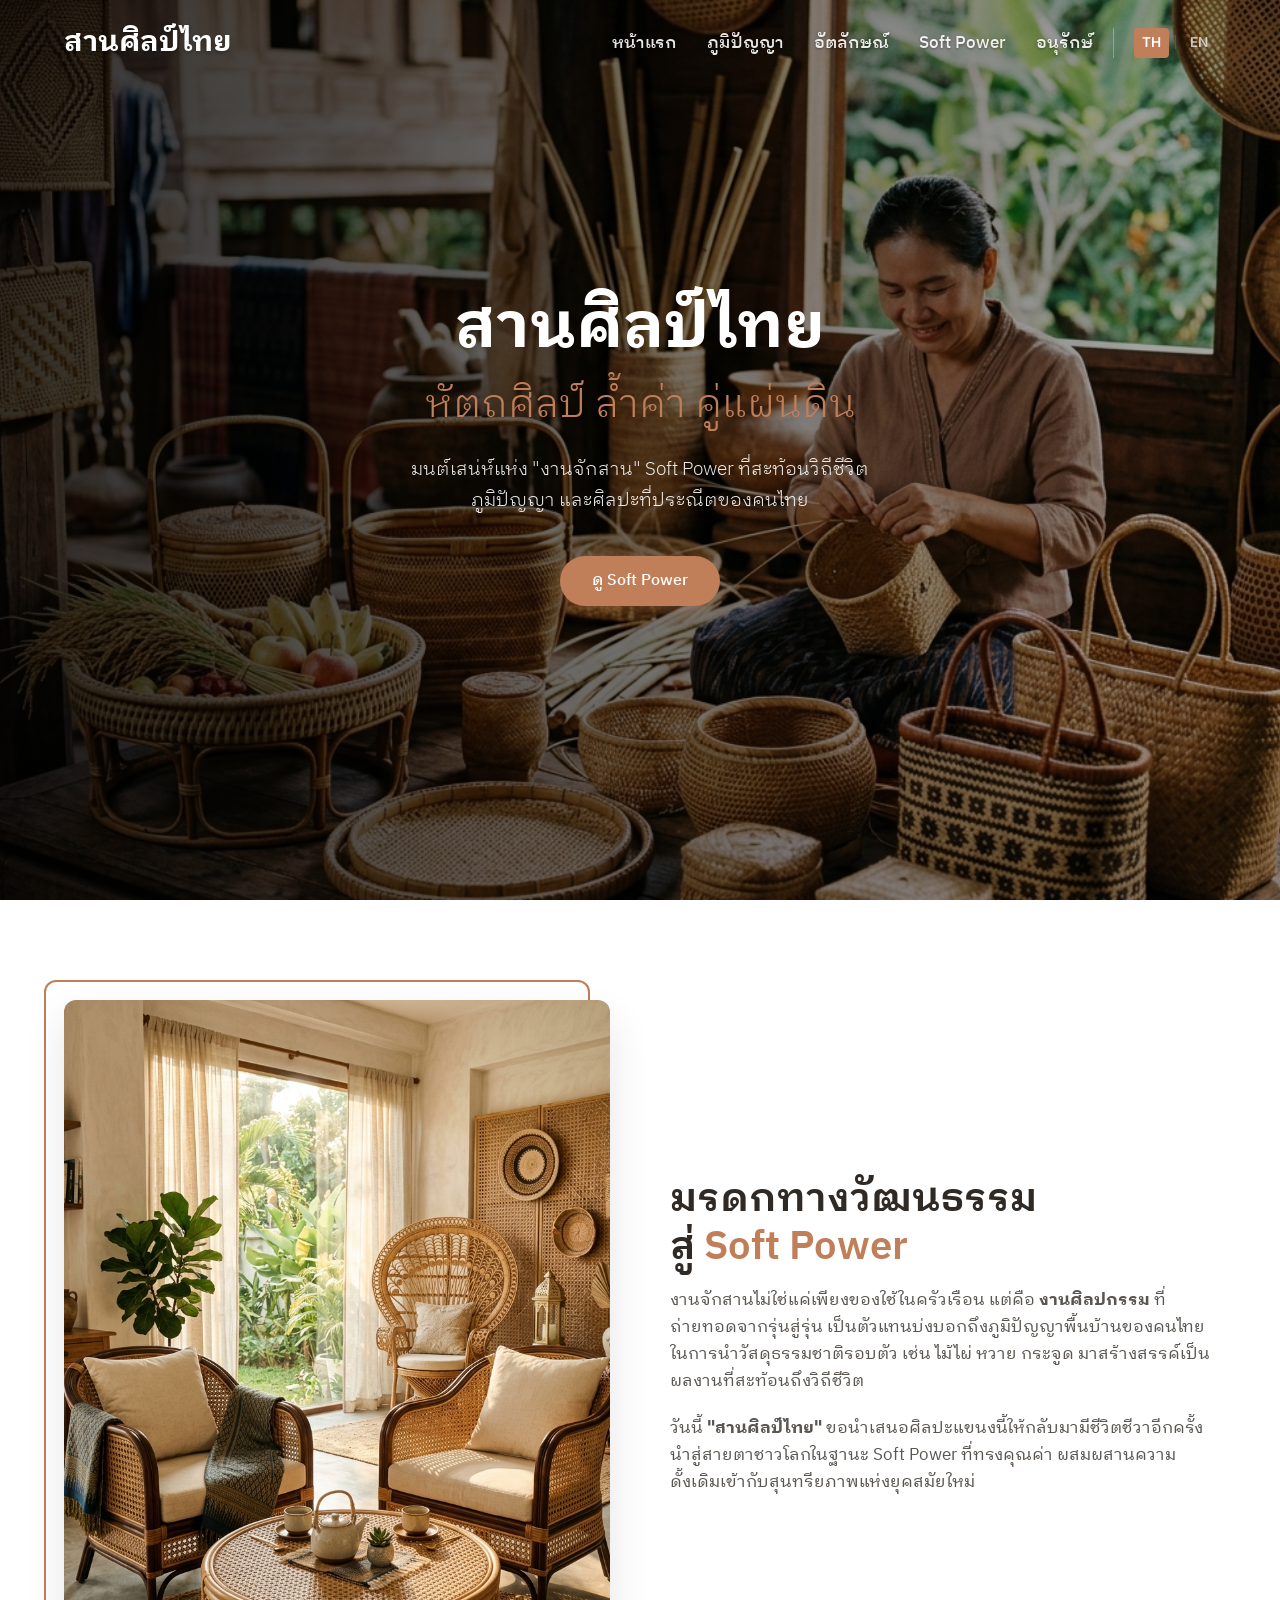
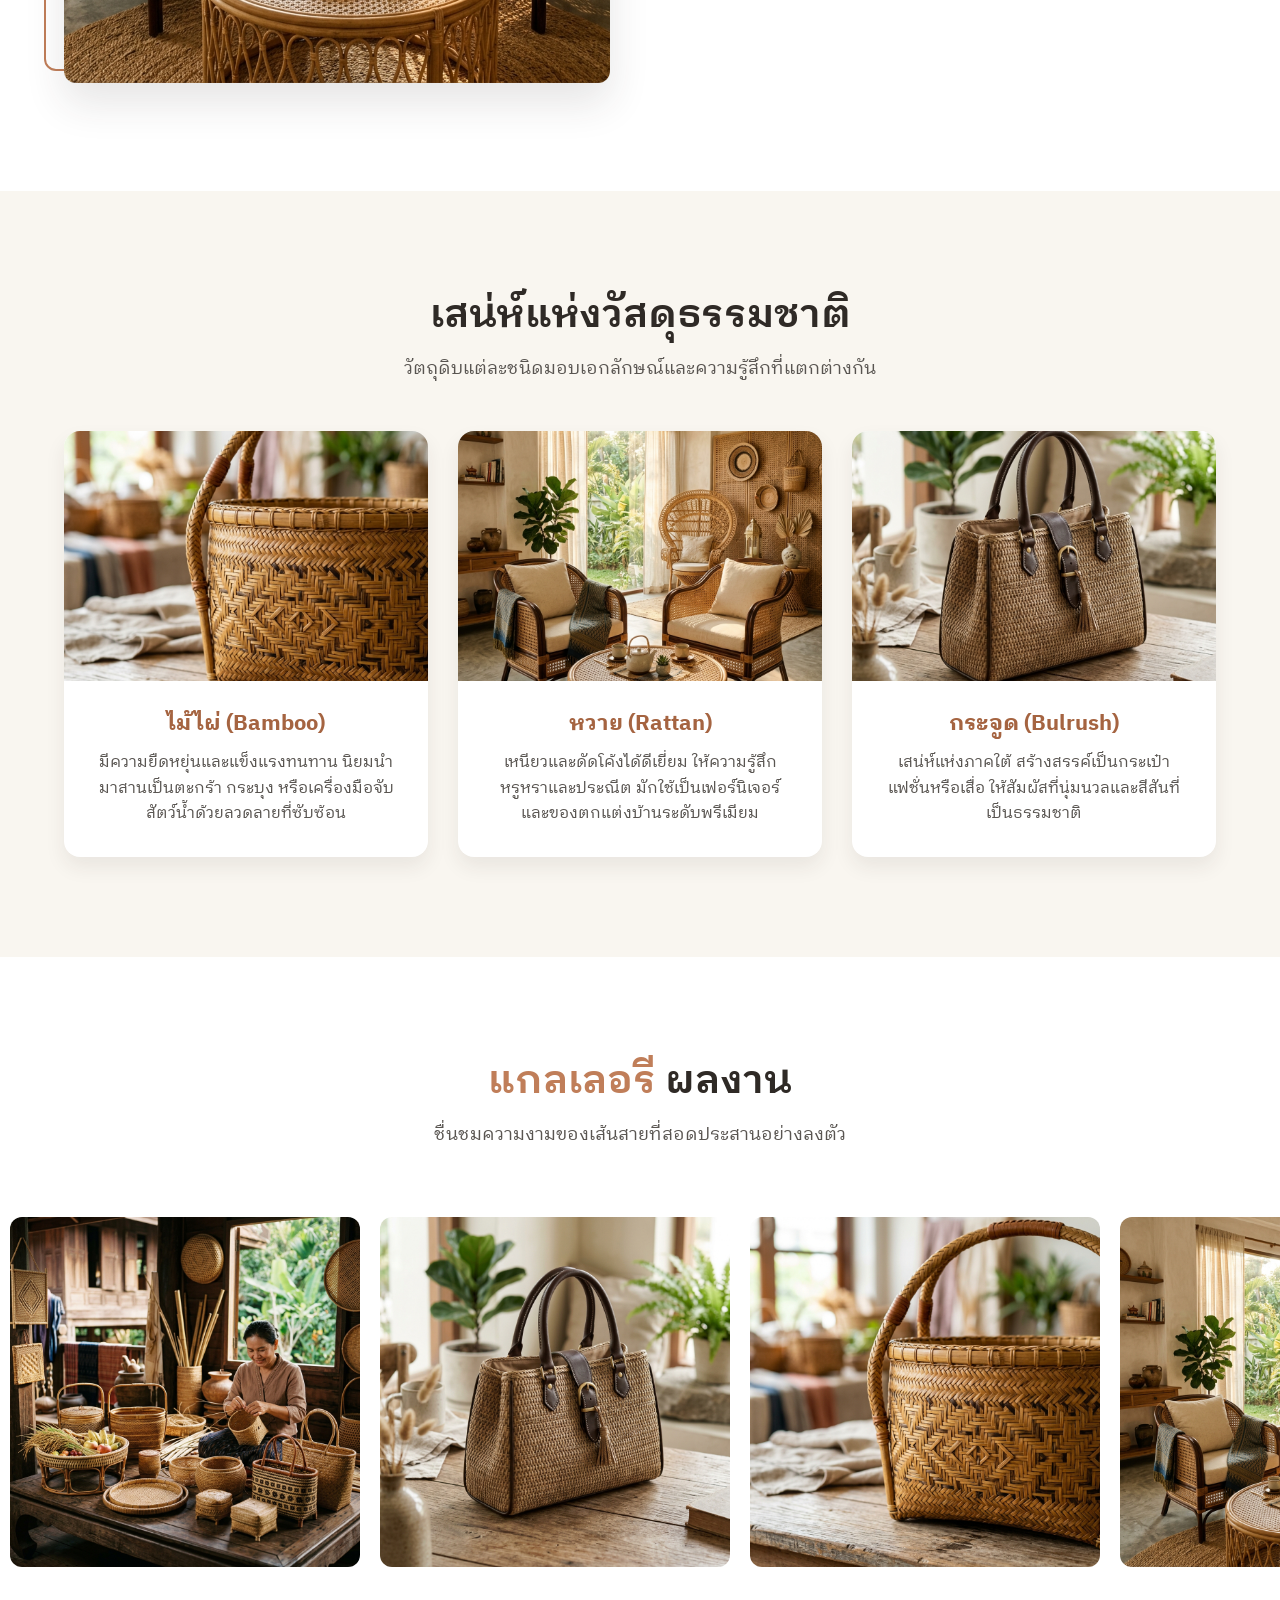
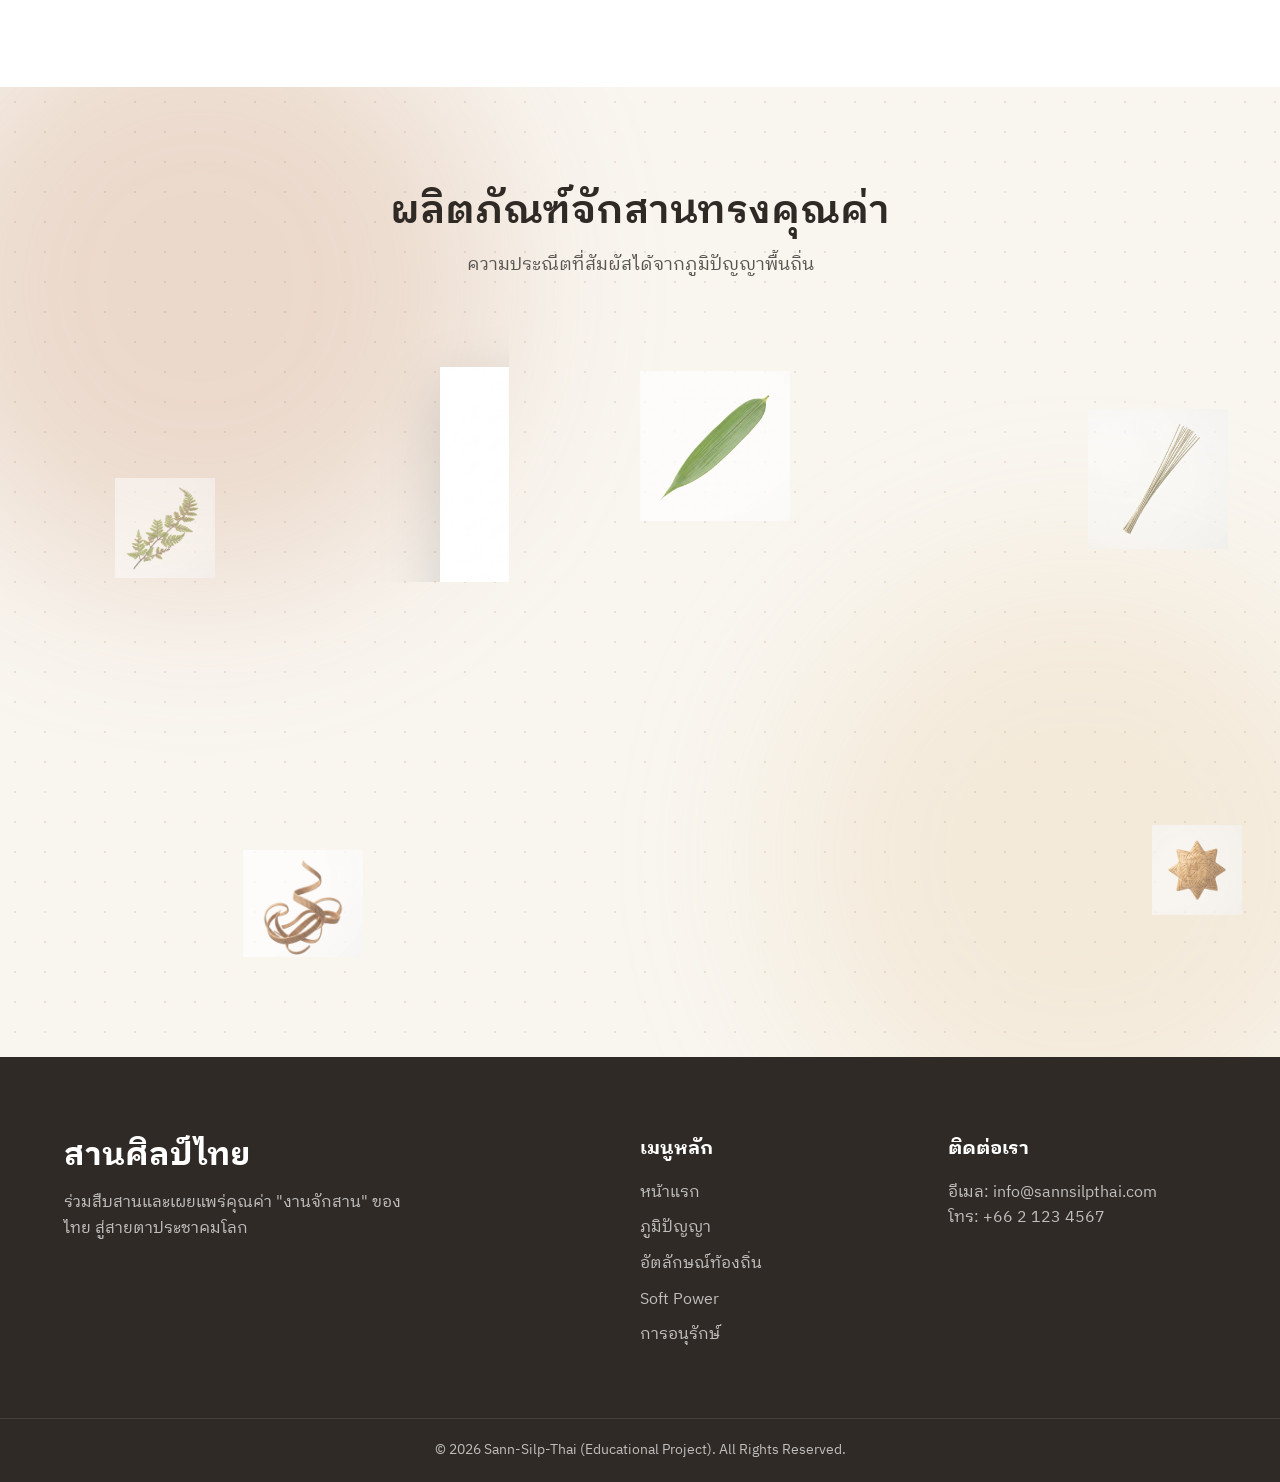
==== commit f36f03d9: "another pic" ====
--- a/index.html
+++ b/index.html
@@ -150,22 +150,28 @@
             <h2 class="section-title"><span>แกลเลอรี</span> ผลงาน</h2>
             <p class="section-subtitle">ชื่นชมความงามของเส้นสายที่สอดประสานอย่างลงตัว</p>
         </div>
-        <div class="gallery-container layout-grid reveal fade-in">
-            <div class="gallery-item item-large">
-                <img src="assets/images/hero_wicker.png" alt="หัตถกรรมไทย 1">
-                <div class="gallery-overlay"><span>ศิลปะวิถีชนบท</span></div>
-            </div>
-            <div class="gallery-item">
-                <img src="assets/images/kra_jood_wicker.png" alt="หัตถกรรมไทย 2">
-                <div class="gallery-overlay"><span>กระเป๋ากระจูดแฟชั่น</span></div>
-            </div>
-            <div class="gallery-item">
-                <img src="assets/images/bamboo_wicker.png" alt="หัตถกรรมไทย 3">
-                <div class="gallery-overlay"><span>ความละเอียดของไม้ไผ่</span></div>
-            </div>
-            <div class="gallery-item item-wide">
-                <img src="assets/images/rattan_wicker.png" alt="หัตถกรรมไทย 4">
-                <div class="gallery-overlay"><span>เฟอร์นิเจอร์หวายร่วมสมัย</span></div>
+        <div class="marquee-wrapper reveal fade-in">
+            <div class="marquee-track">
+                <!-- Group 1 -->
+                <div class="marquee-item"><img src="assets/images/hero_wicker.png" alt="หัตถกรรมไทย"><div class="gallery-overlay"><span>ศิลปะวิถีชนบท</span></div></div>
+                <div class="marquee-item"><img src="assets/images/kra_jood_wicker.png" alt="หัตถกรรมไทย"><div class="gallery-overlay"><span>กระเป๋ากระจูดแฟชั่น</span></div></div>
+                <div class="marquee-item"><img src="assets/images/bamboo_wicker.png" alt="หัตถกรรมไทย"><div class="gallery-overlay"><span>ความละเอียดของไม้ไผ่</span></div></div>
+                <div class="marquee-item"><img src="assets/images/rattan_wicker.png" alt="หัตถกรรมไทย"><div class="gallery-overlay"><span>เฟอร์นิเจอร์หวายร่วมสมัย</span></div></div>
+                <div class="marquee-item"><img src="assets/images/gallery_new_1.png" alt="หัตถกรรมไทย"><div class="gallery-overlay"><span>สองมือแห่งศิลปะ</span></div></div>
+                <div class="marquee-item"><img src="assets/images/gallery_new_2.png" alt="หัตถกรรมไทย"><div class="gallery-overlay"><span>สะพายได้ทุกวัน</span></div></div>
+                <div class="marquee-item"><img src="assets/images/gallery_new_3.png" alt="หัตถกรรมไทย"><div class="gallery-overlay"><span>หรูหราแบบย่านลิเภา</span></div></div>
+                <div class="marquee-item"><img src="assets/images/gallery_new_4.png" alt="หัตถกรรมไทย"><div class="gallery-overlay"><span>สีสันในตลาดหัตถกรรม</span></div></div>
+                <div class="marquee-item"><img src="assets/images/gallery_new_5.png" alt="หัตถกรรมไทย"><div class="gallery-overlay"><span>รอยยิ้มใต้หมวกงอบ</span></div></div>
+                <!-- Group 2 (Duplicated for Seamless Loop) -->
+                <div class="marquee-item"><img src="assets/images/hero_wicker.png" alt="หัตถกรรมไทย"><div class="gallery-overlay"><span>ศิลปะวิถีชนบท</span></div></div>
+                <div class="marquee-item"><img src="assets/images/kra_jood_wicker.png" alt="หัตถกรรมไทย"><div class="gallery-overlay"><span>กระเป๋ากระจูดแฟชั่น</span></div></div>
+                <div class="marquee-item"><img src="assets/images/bamboo_wicker.png" alt="หัตถกรรมไทย"><div class="gallery-overlay"><span>ความละเอียดของไม้ไผ่</span></div></div>
+                <div class="marquee-item"><img src="assets/images/rattan_wicker.png" alt="หัตถกรรมไทย"><div class="gallery-overlay"><span>เฟอร์นิเจอร์หวายร่วมสมัย</span></div></div>
+                <div class="marquee-item"><img src="assets/images/gallery_new_1.png" alt="หัตถกรรมไทย"><div class="gallery-overlay"><span>สองมือแห่งศิลปะ</span></div></div>
+                <div class="marquee-item"><img src="assets/images/gallery_new_2.png" alt="หัตถกรรมไทย"><div class="gallery-overlay"><span>สะพายได้ทุกวัน</span></div></div>
+                <div class="marquee-item"><img src="assets/images/gallery_new_3.png" alt="หัตถกรรมไทย"><div class="gallery-overlay"><span>หรูหราแบบย่านลิเภา</span></div></div>
+                <div class="marquee-item"><img src="assets/images/gallery_new_4.png" alt="หัตถกรรมไทย"><div class="gallery-overlay"><span>สีสันในตลาดหัตถกรรม</span></div></div>
+                <div class="marquee-item"><img src="assets/images/gallery_new_5.png" alt="หัตถกรรมไทย"><div class="gallery-overlay"><span>รอยยิ้มใต้หมวกงอบ</span></div></div>
             </div>
         </div>
     </section>
--- a/css/styles.css
+++ b/css/styles.css
@@ -435,38 +435,44 @@
     color: var(--clr-primary-dark);
 }
 
-/* Gallery Section */
-.gallery-container {
-    display: grid;
-    grid-template-columns: repeat(3, 1fr);
-    grid-template-rows: repeat(2, 300px);
+/* Infinite Marquee Gallery Section */
+.marquee-wrapper {
+    width: 100%;
+    overflow: hidden;
+    padding: 20px 0;
+    position: relative;
+}
+
+.marquee-track {
+    display: flex;
+    width: max-content;
+    animation: scrollMarquee 40s linear infinite;
     gap: 20px;
-}
-
-.gallery-item {
+    padding: 0 10px;
+}
+
+.marquee-track:hover {
+    animation-play-state: paused;
+}
+
+.marquee-item {
     position: relative;
     border-radius: 12px;
     overflow: hidden;
     cursor: pointer;
-}
-
-.layout-grid .item-large {
-    grid-column: span 2;
-    grid-row: span 2;
-}
-
-.layout-grid .item-wide {
-    grid-column: span 2;
-}
-
-.gallery-item img {
+    width: 350px;
+    height: 350px;
+    flex-shrink: 0;
+}
+
+.marquee-item img {
     width: 100%;
     height: 100%;
     object-fit: cover;
     transition: transform 0.5s ease;
 }
 
-.gallery-item:hover img {
+.marquee-item:hover img {
     transform: scale(1.1);
 }
 
@@ -481,8 +487,13 @@
     transition: opacity var(--transition-fast);
 }
 
-.gallery-item:hover .gallery-overlay {
+.marquee-item:hover .gallery-overlay {
     opacity: 1;
+}
+
+@keyframes scrollMarquee {
+    0% { transform: translateX(0); }
+    100% { transform: translateX(calc(-50% - 10px)); } 
 }
 
 .gallery-overlay span {
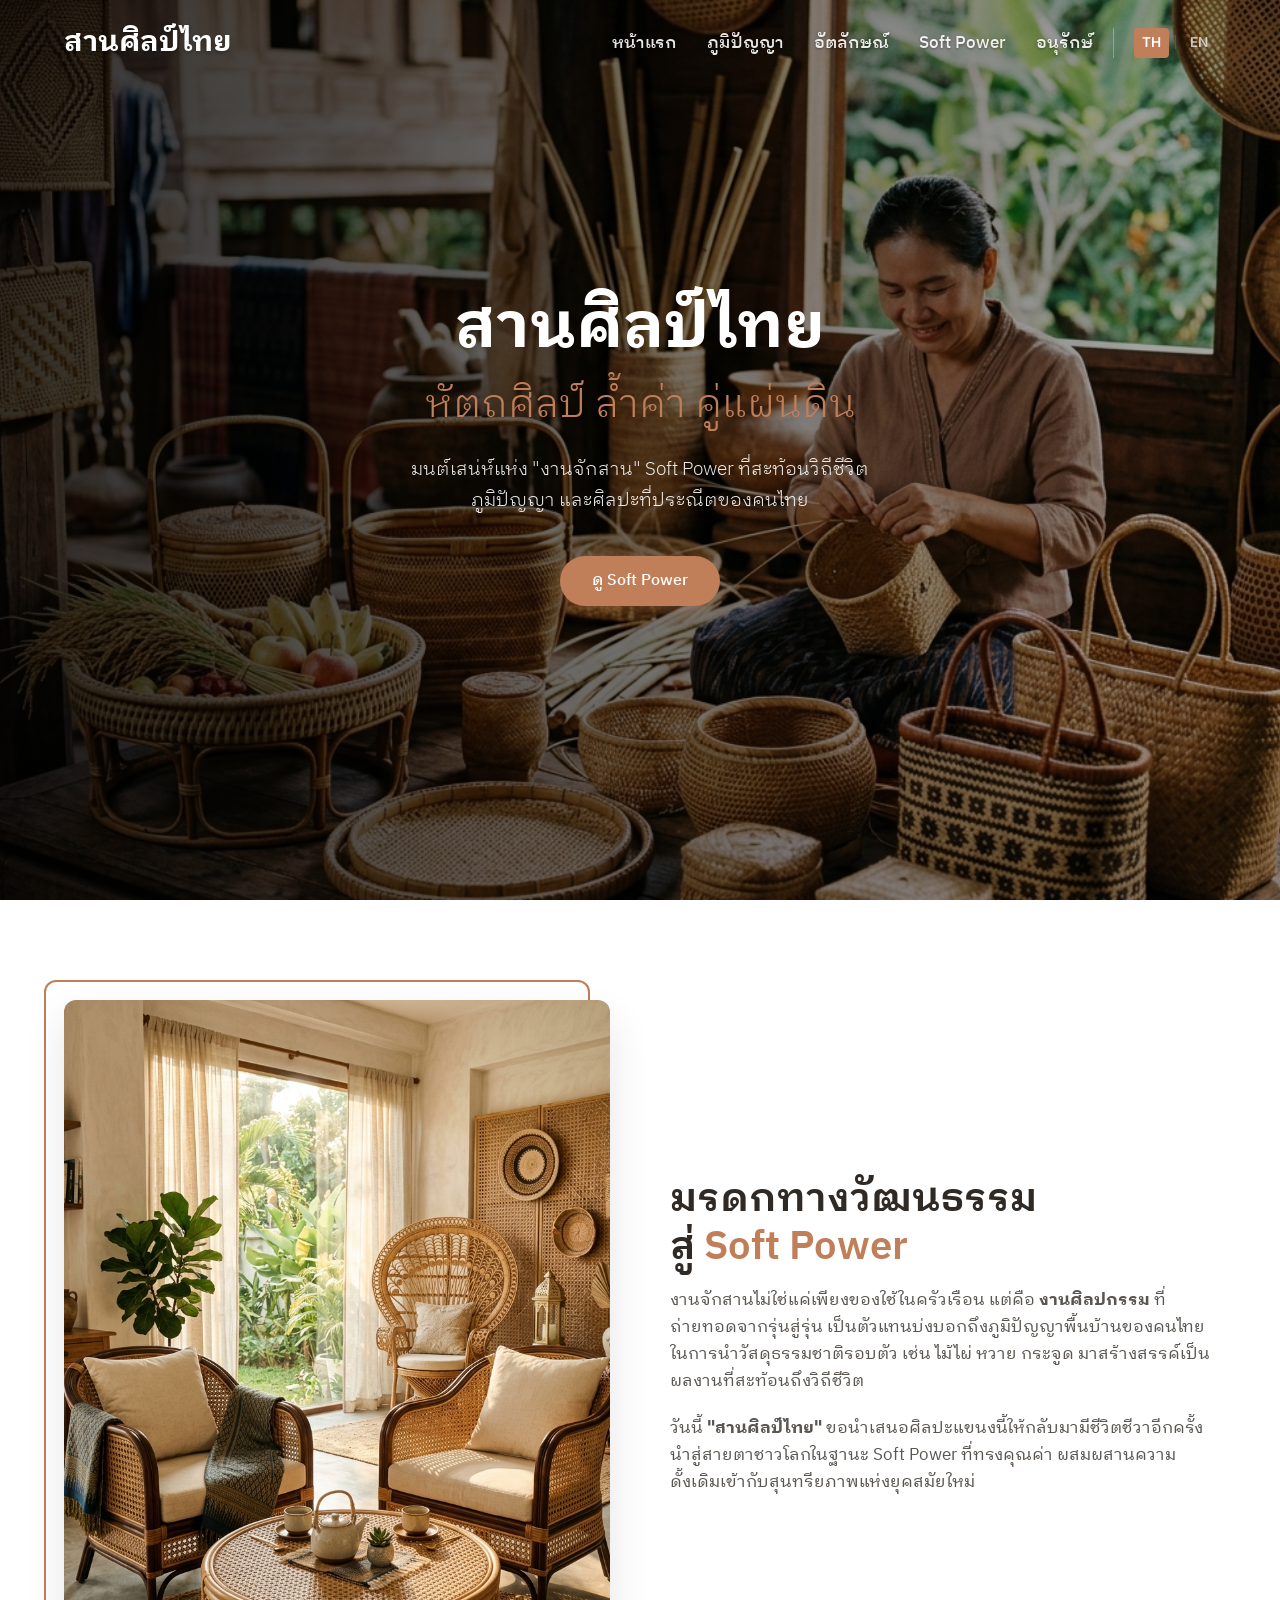
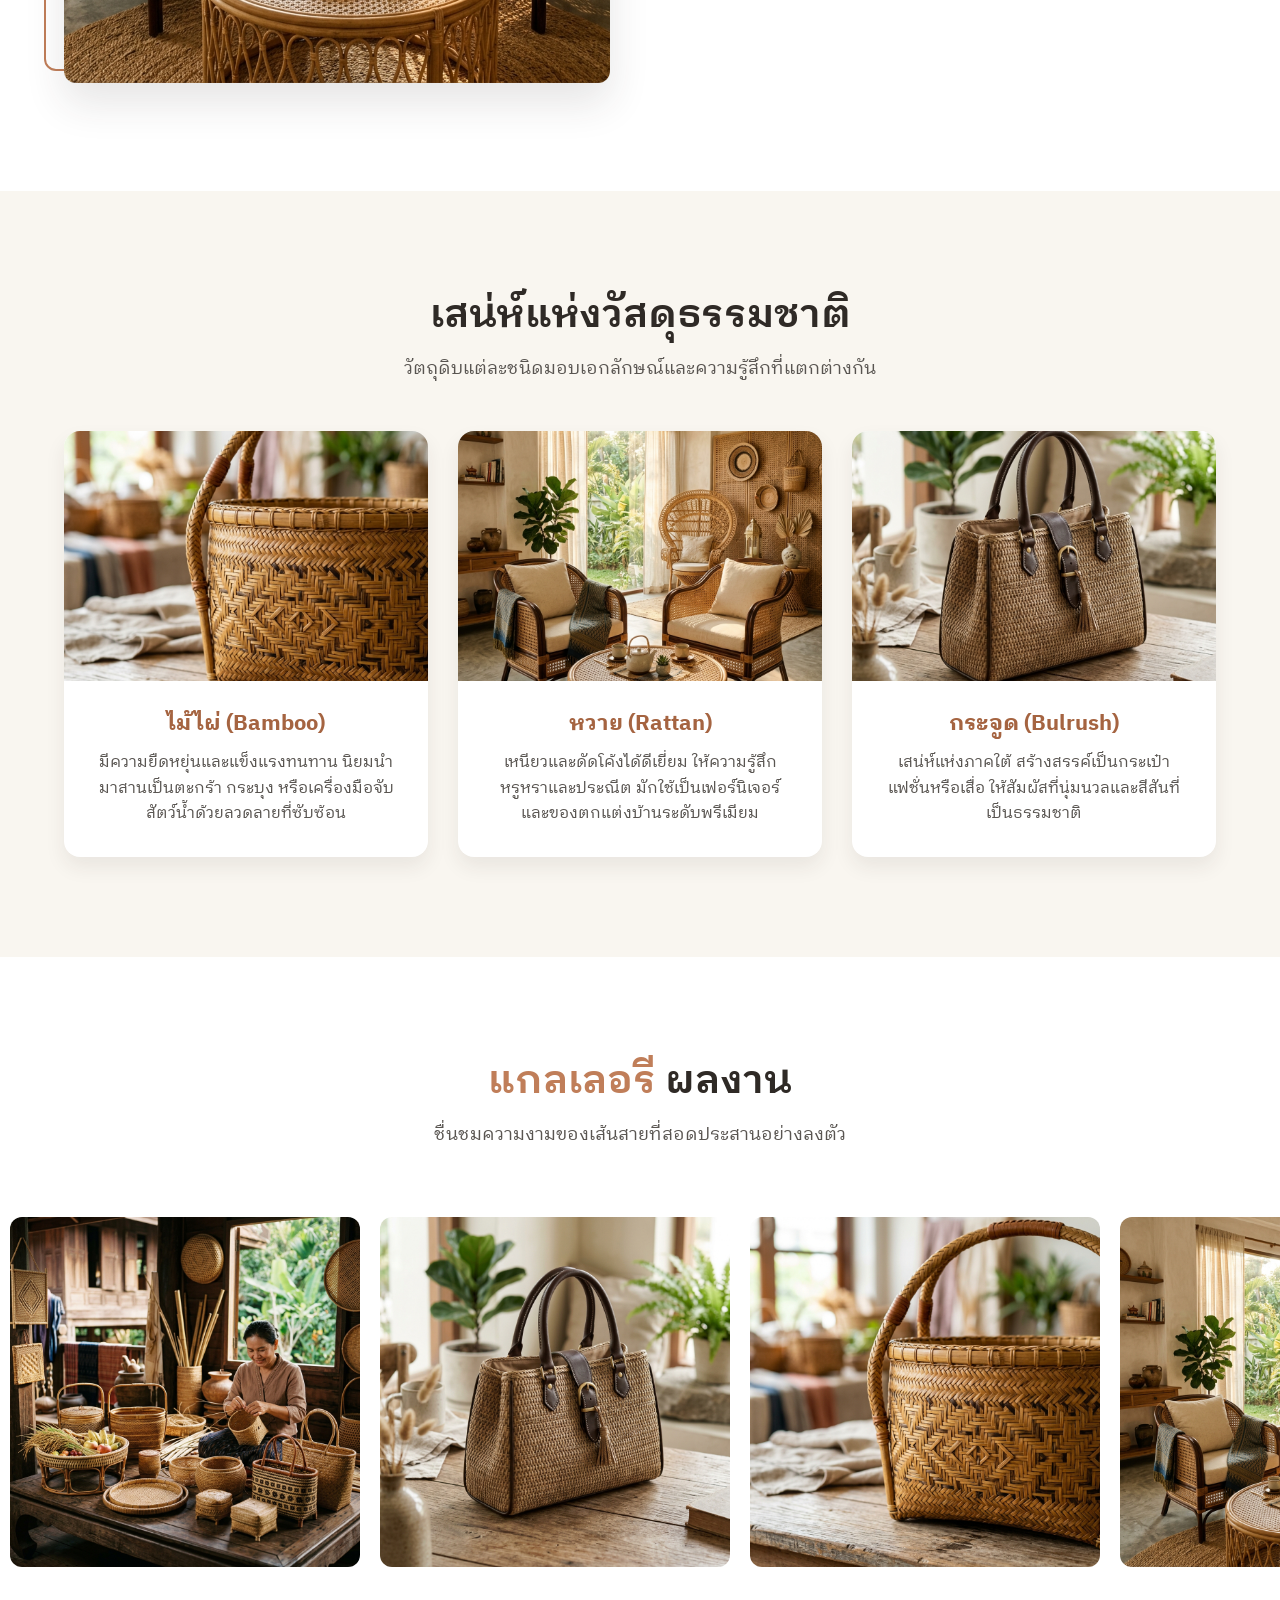
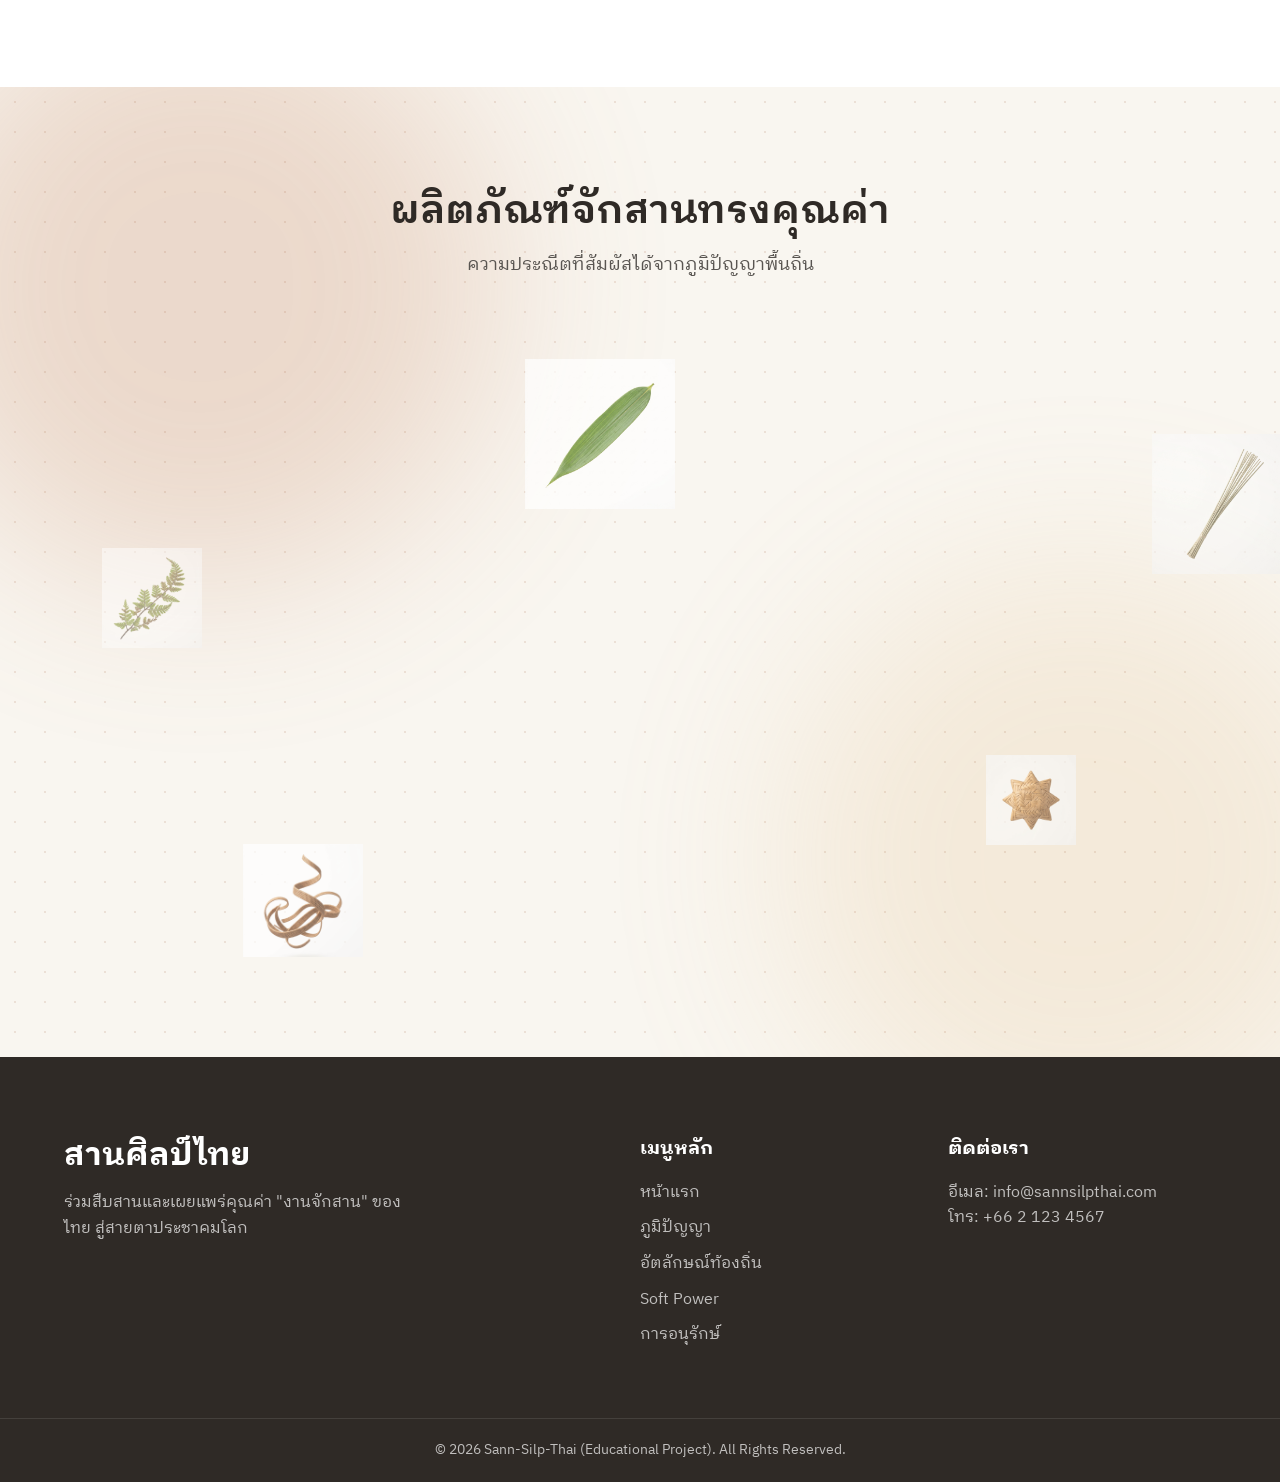
==== commit 06a2e42a: "little fixed" ====
--- a/index.html
+++ b/index.html
@@ -295,7 +295,6 @@
             <p>&copy; 2026 Sann-Silp-Thai (Educational Project). All Rights Reserved.</p>
         </div>
     </footer>
-
     <!-- Scripts -->
     <script src="js/script.js"></script>
 </body>
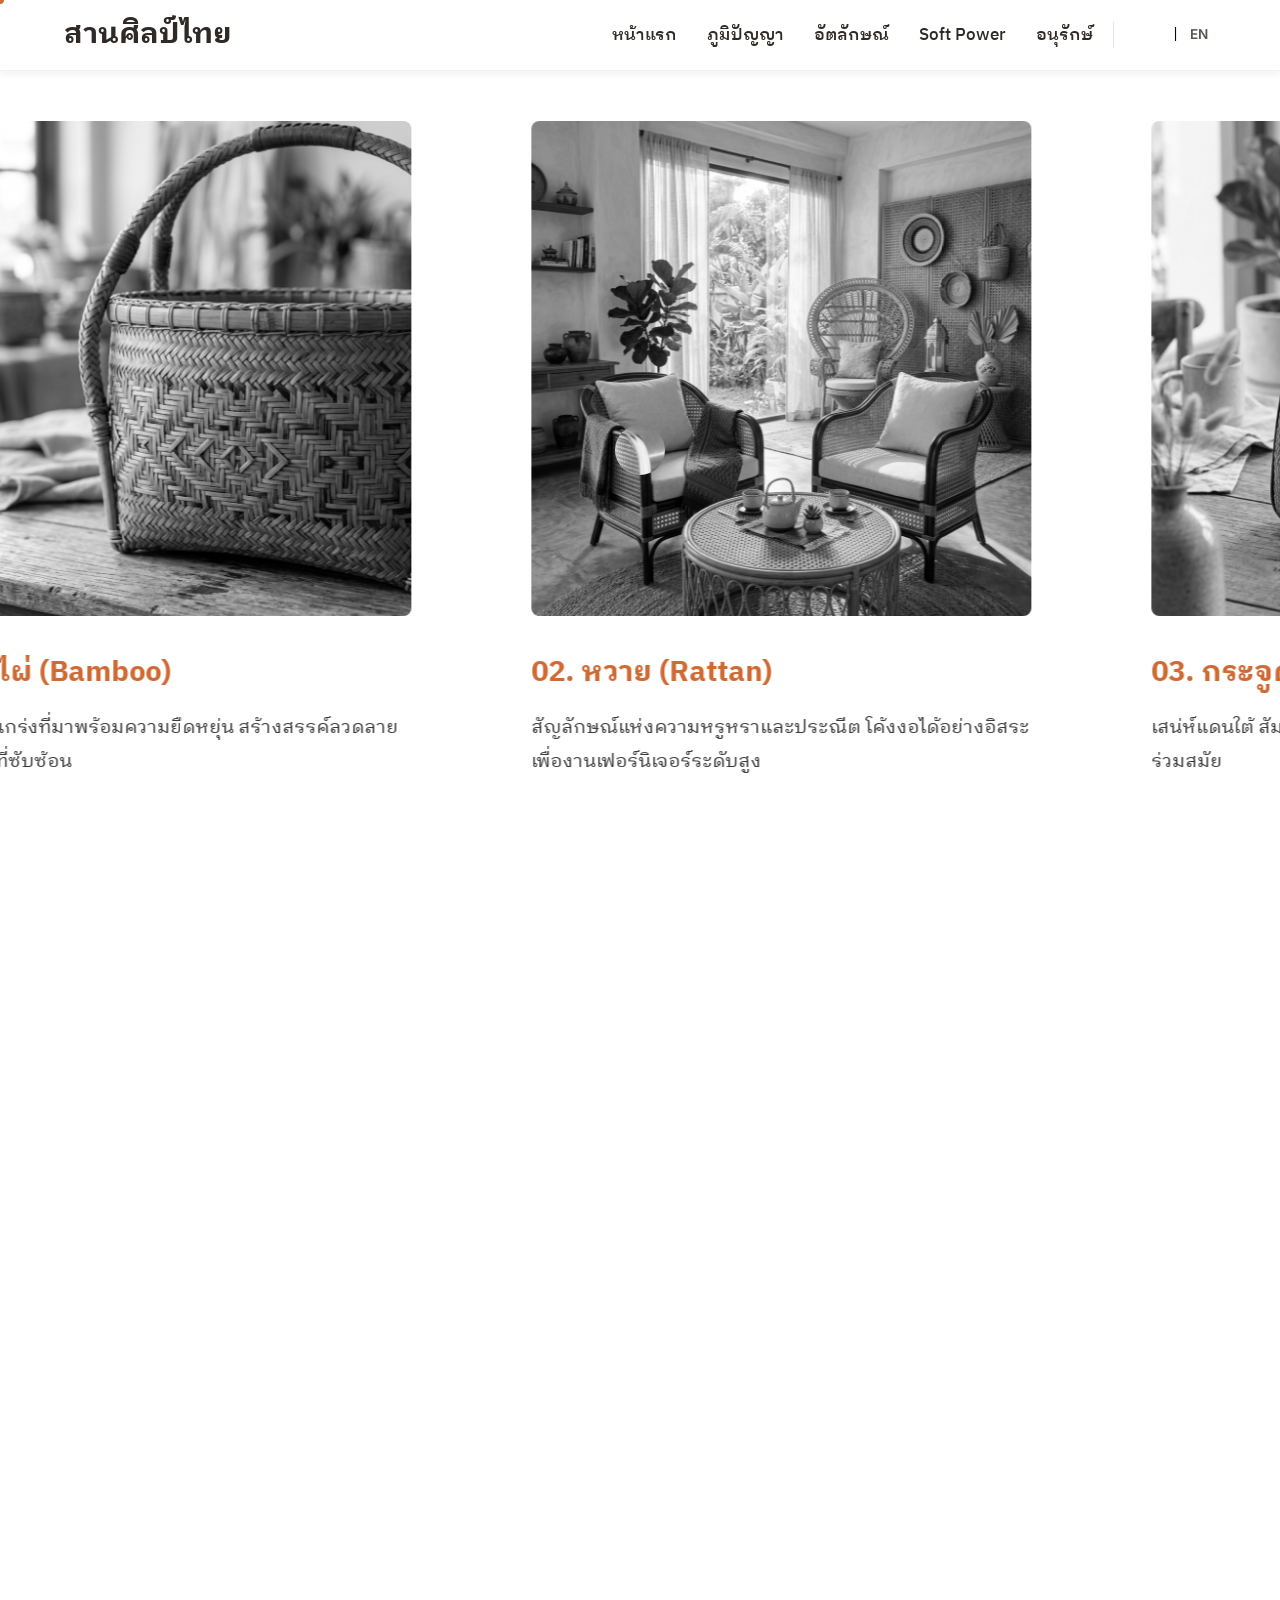
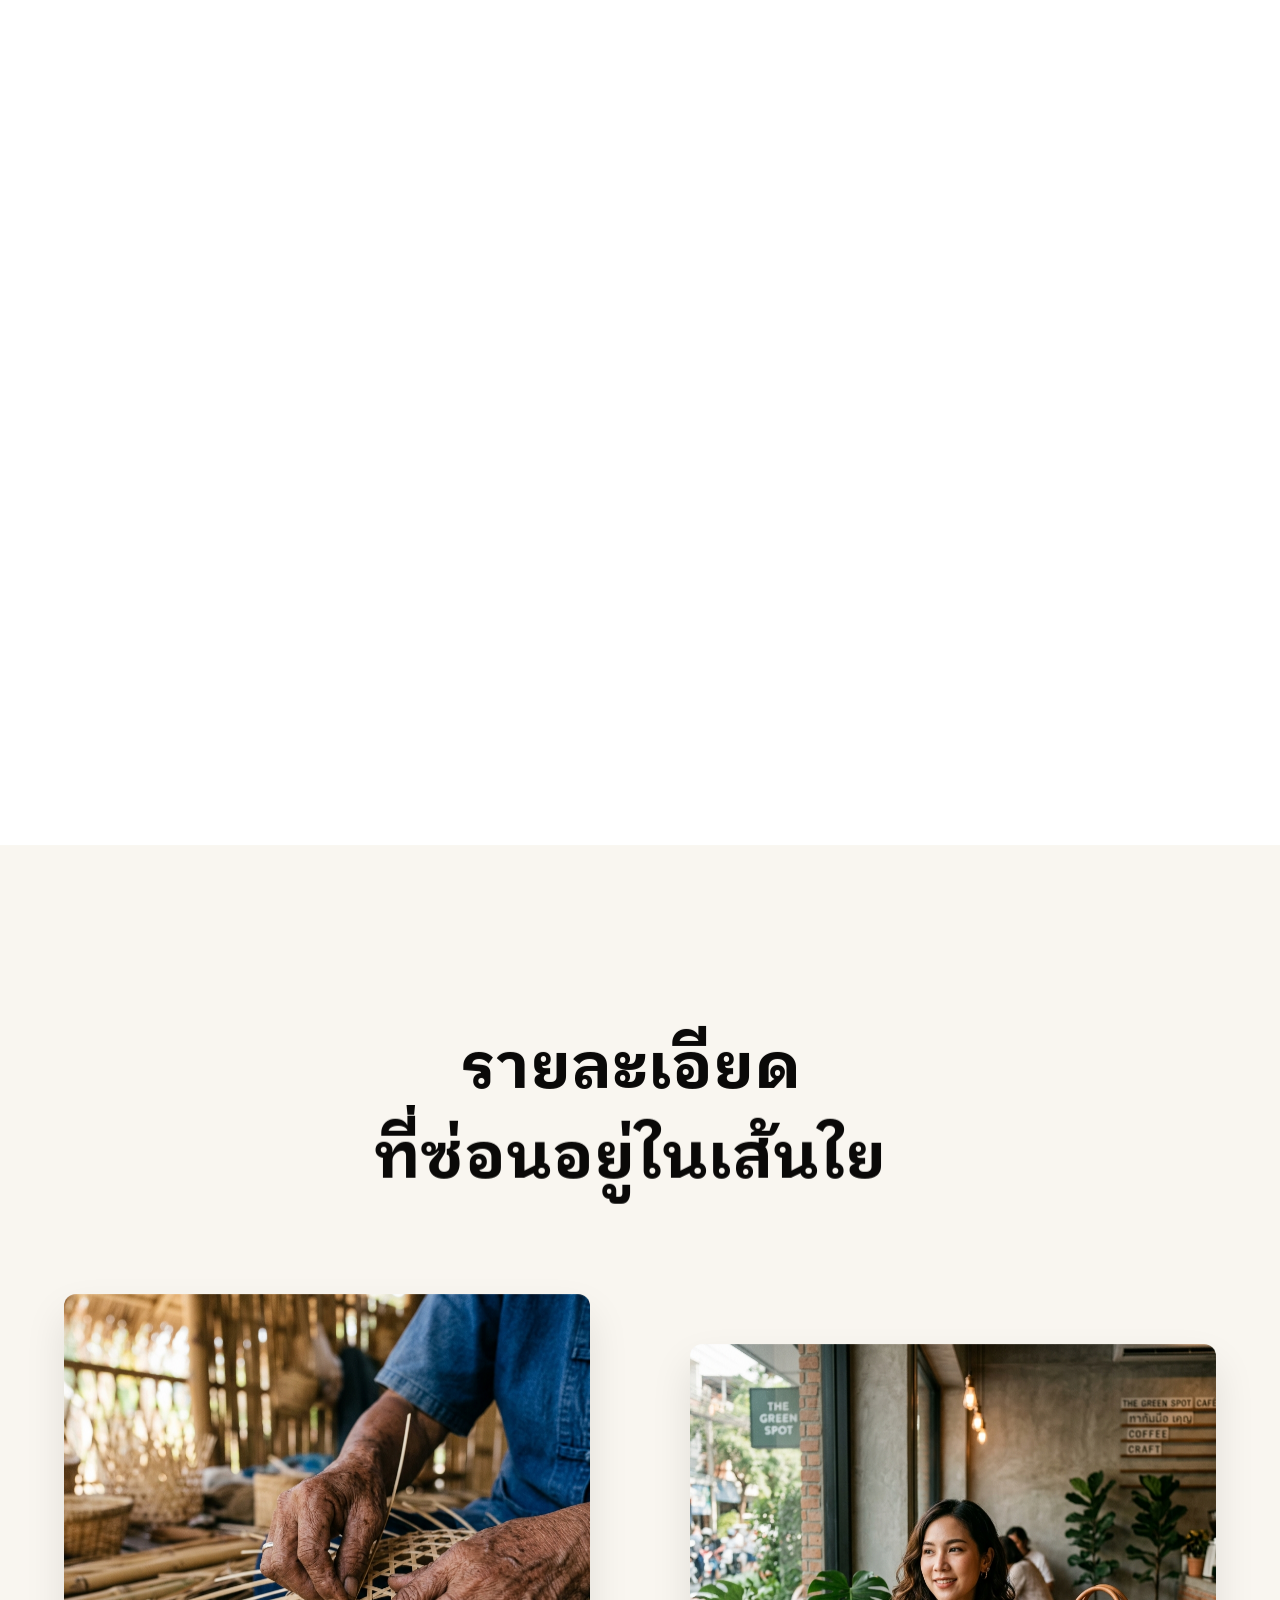
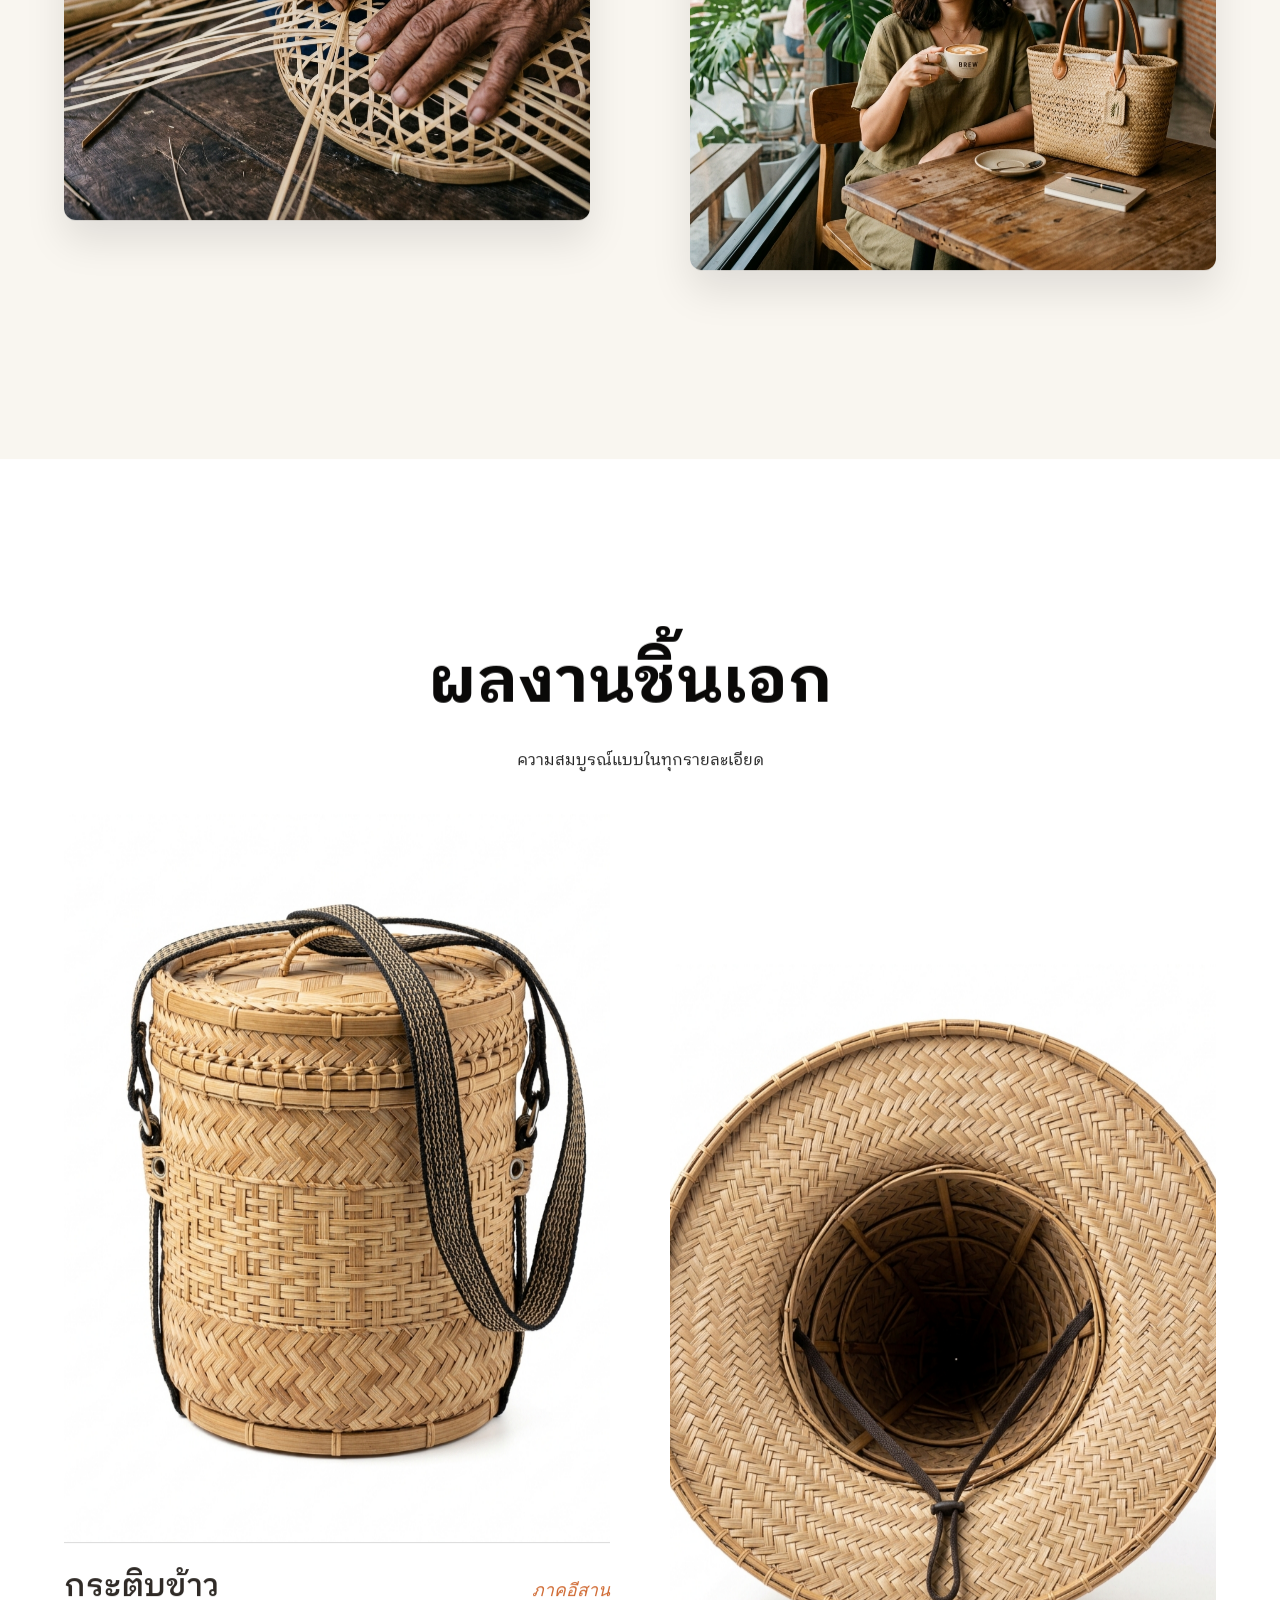
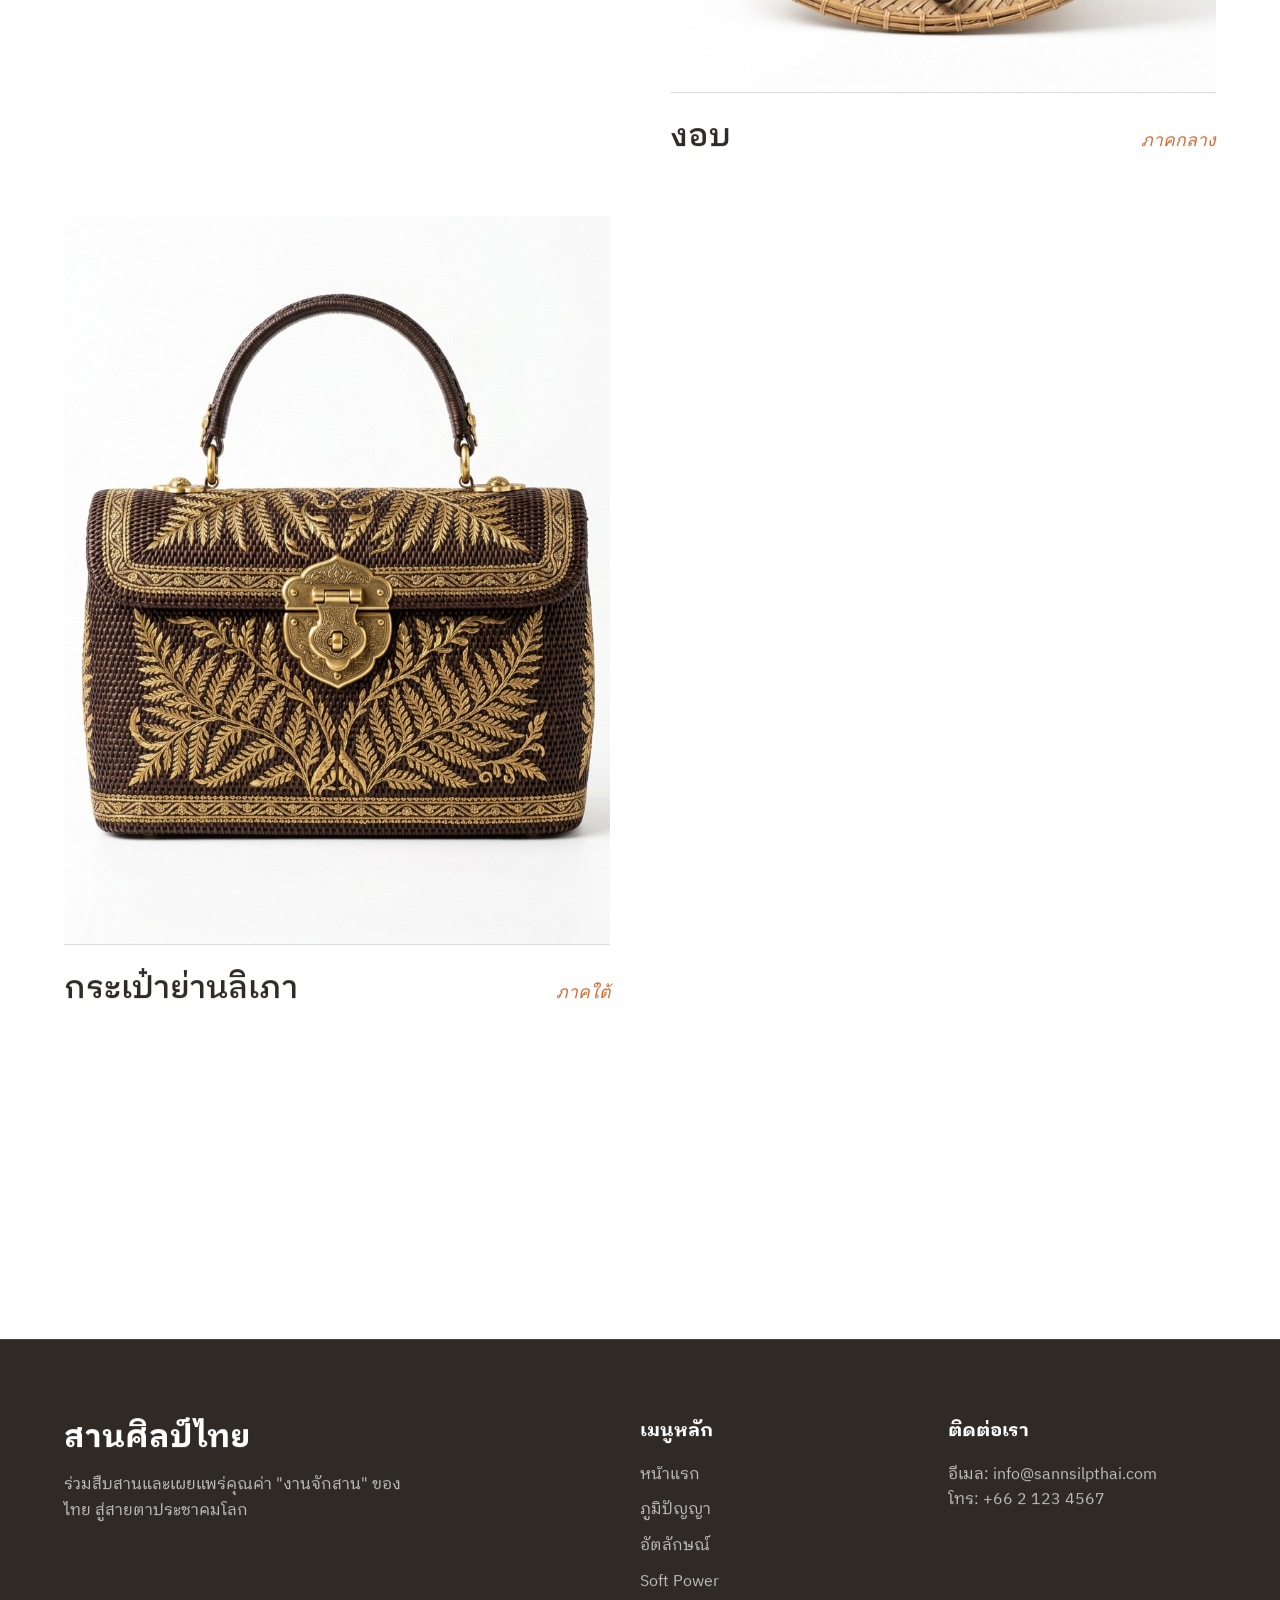
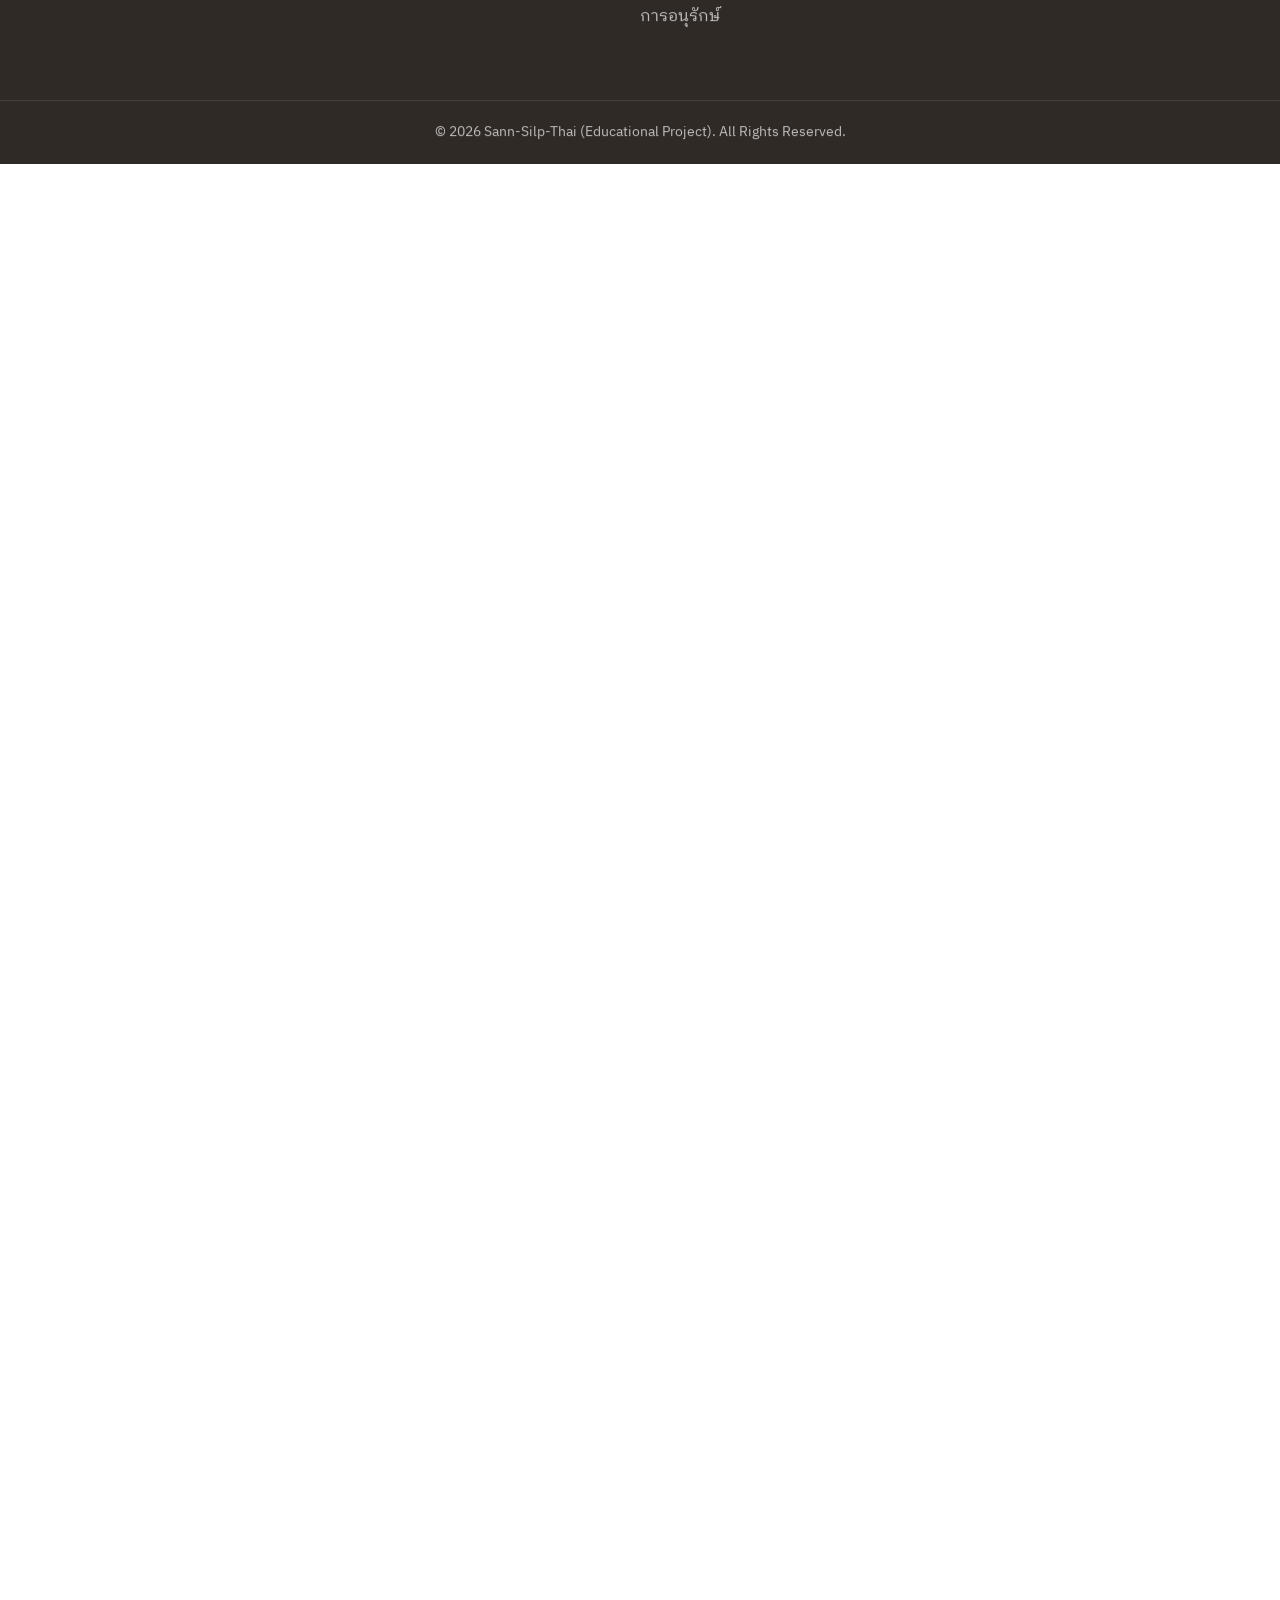
==== commit b49998ee: "redesign index" ====
--- a/index.html
+++ b/index.html
@@ -6,18 +6,23 @@
     <meta name="viewport" content="width=device-width, initial-scale=1.0">
     <meta name="description"
         content="สานศิลป์ไทย (Sann-Silp-Thai) - เผยแพร่ Soft Power ของไทย งานจักสาน ศิลปะชุมชนแห่งสยาม">
-    <title>สานศิลป์ไทย (Sann-Silp-Thai) | หัตถกรรมงานจักสาน</title>
+    <title>สานศิลป์ไทย (Sann-Silp-Thai) | หัตถกรรมงานจักสานระดับพรีเมียม</title>
     <!-- Google Fonts -->
     <link rel="preconnect" href="https://fonts.googleapis.com">
     <link rel="preconnect" href="https://fonts.gstatic.com" crossorigin>
     <link
-        href="https://fonts.googleapis.com/css2?family=IBM+Plex+Sans+Thai+Looped:wght@300;400;500;600;700&family=Inter:wght@400;500;600;700&display=swap"
+        href="https://fonts.googleapis.com/css2?family=IBM+Plex+Sans+Thai+Looped:wght@300;400;500;600;700&family=Inter:wght@300;400;500;600;700&display=swap"
         rel="stylesheet">
     <!-- Custom CSS -->
     <link rel="stylesheet" href="css/styles.css">
+    <link rel="stylesheet" href="css/home.css">
 </head>
 
-<body class="loading">
+<body class="loading premium-theme">
+
+    <!-- Custom Premium Cursor -->
+    <div class="cursor-dot-premium"></div>
+    <div class="cursor-follower-premium"></div>
 
     <!-- Preloader Plugin (Pla Tapian) -->
     <div id="preloader">
@@ -38,22 +43,22 @@
                 <circle cx="70" cy="50" r="3" fill="var(--clr-bg-light)" />
             </svg>
         </div>
-        <div class="loader-text">กำลังโหลด...</div>
+        <div class="loader-text">กำลังโหลดสุนทรียภาพ...</div>
     </div>
 
     <!-- Header / Nav -->
-    <header id="main-header">
+    <header id="main-header" class="header-premium">
         <div class="nav-container">
-            <a href="#" class="logo">สานศิลป์ไทย</a>
+            <a href="#" class="logo magnetic-hover" data-strength="30">สานศิลป์ไทย</a>
             <nav>
                 <ul class="nav-links">
-                    <li><a href="index.html">หน้าแรก</a></li>
-                    <li><a href="history.html">ภูมิปัญญา</a></li>
-                    <li><a href="regions.html">อัตลักษณ์</a></li>
-                    <li><a href="soft-power.html">Soft Power</a></li>
-                    <li><a href="save-craft.html">อนุรักษ์</a></li>
+                    <li><a href="index.html" class="magnetic-hover" data-strength="20">หน้าแรก</a></li>
+                    <li><a href="history.html" class="magnetic-hover" data-strength="20">ภูมิปัญญา</a></li>
+                    <li><a href="regions.html" class="magnetic-hover" data-strength="20">อัตลักษณ์</a></li>
+                    <li><a href="soft-power.html" class="magnetic-hover" data-strength="20">Soft Power</a></li>
+                    <li><a href="save-craft.html" class="magnetic-hover" data-strength="20">อนุรักษ์</a></li>
                 </ul>
-                <div class="lang-switch">
+                <div class="lang-switch magnetic-hover" data-strength="15">
                     <a href="index.html" class="active" title="ภาษาไทย">TH</a>
                     <span class="separator">|</span>
                     <a href="index-en.html" title="English">EN</a>
@@ -67,236 +72,258 @@
         </div>
     </header>
 
-    <!-- Hero Section -->
-    <section id="hero">
-        <div class="hero-bg" style="background-image: url('assets/images/hero_wicker.png');"></div>
-        <div class="hero-overlay"></div>
-        <div class="hero-content fade-in-up">
-            <h1 class="hero-title">สานศิลป์ไทย<br><span>หัตถศิลป์ ล้ำค่า คู่แผ่นดิน</span></h1>
-            <p class="hero-subtitle">มนต์เสน่ห์แห่ง "งานจักสาน" Soft Power ที่สะท้อนวิถีชีวิต <br>ภูมิปัญญา
-                และศิลปะที่ประณีตของคนไทย</p>
-            <a href="soft-power.html" class="btn btn-primary">ดู Soft Power</a>
+    <!-- Smooth Scroll Container Wrapper -->
+    <div id="smooth-scroll-wrapper">
+
+        <!-- Premium Hero Section -->
+        <section id="hero-premium">
+            <div class="hero-image-wrapper scroll-scale-down" data-speed="-0.4">
+                <img src="assets/images/hero_wicker.png" alt="หัตถกรรมไทย" class="hero-bg-img parallax-inner">
+                <div class="hero-overlay-light"></div>
+            </div>
+
+            <div class="hero-content-premium">
+                <div class="hero-title-wrapper">
+                    <h1 class="hero-title-main">
+                        <span class="text-line"><span class="text-inner reveal-up">งานศิลป์ที่ถักทอ</span></span>
+                        <span class="text-line"><span class="text-inner reveal-up delay-1">ด้วยจิตวิญญาณ</span></span>
+                        <span class="text-line primary-accent"><span
+                                class="text-inner reveal-up delay-2">แห่งแผ่นดินสยาม</span></span>
+                    </h1>
+                </div>
+                <div class="hero-subtitle-wrapper">
+                    <p class="hero-subtitle-text reveal-fade delay-3">สัมผัสความงามของ "งานจักสาน"
+                        มรดกทางวัฒนธรรมที่สืบทอดจากรุ่นสู่รุ่น ยกระดับสู่ Soft Power ระดับโลก</p>
+                    <div class="reveal-fade delay-4">
+                        <a href="soft-power.html" class="btn-premium magnetic-hover" data-strength="50">
+                            <span class="btn-text">สัมผัสสุนทรียภาพ</span>
+                            <div class="btn-fill"></div>
+                        </a>
+                    </div>
+                </div>
+            </div>
+
+            <div class="scroll-indicator-premium reveal-fade delay-5">
+                <div class="line-down"></div>
+                <span>เลื่อนเพื่อสำรวจ</span>
+            </div>
+        </section>
+
+        <!-- Big Scrolling Marquee Text -->
+        <div class="scroll-marquee-container">
+            <div class="scroll-marquee-track" data-direction="left" data-speed="1.5">
+                <h2>CRAFT &bull; ART &bull; CULTURE &bull; WISDOM &bull; HERITAGE &bull; SOFT POWER &bull;</h2>
+            </div>
         </div>
-    </section>
-
-    <!-- About Section -->
-    <section id="about" class="section padding-y">
-        <div class="container auto-grid align-center">
-            <div class="about-image reveal fade-in-left">
-                <img src="assets/images/rattan_wicker.png" alt="งานจักสานหวาย">
-                <div class="image-backdrop"></div>
-            </div>
-            <div class="about-text reveal fade-in-right">
-                <h2 class="section-title">มรดกทางวัฒนธรรม<br>สู่ <span>Soft Power</span></h2>
-                <p>งานจักสานไม่ใช่แค่เพียงของใช้ในครัวเรือน แต่คือ <strong>งานศิลปกรรม</strong> ที่ถ่ายทอดจากรุ่นสู่รุ่น
-                    เป็นตัวแทนบ่งบอกถึงภูมิปัญญาพื้นบ้านของคนไทยในการนำวัสดุธรรมชาติรอบตัว เช่น ไม้ไผ่ หวาย กระจูด
-                    มาสร้างสรรค์เป็นผลงานที่สะท้อนถึงวิถีชีวิต</p>
-                <p>วันนี้ <strong>"สานศิลป์ไทย"</strong> ขอนำเสนอศิลปะแขนงนี้ให้กลับมามีชีวิตชีวาอีกครั้ง
-                    นำสู่สายตาชาวโลกในฐานะ Soft Power ที่ทรงคุณค่า ผสมผสานความดั้งเดิมเข้ากับสุนทรียภาพแห่งยุคสมัยใหม่
-                </p>
-            </div>
-        </div>
-    </section>
-
-    <!-- Categories Section -->
-    <section id="categories" class="section padding-y bg-light gap-bottom">
-        <div class="container text-center reveal fade-in-up">
-            <h2 class="section-title">เสน่ห์แห่งวัสดุธรรมชาติ</h2>
-            <p class="section-subtitle">วัตถุดิบแต่ละชนิดมอบเอกลักษณ์และความรู้สึกที่แตกต่างกัน</p>
-        </div>
-
-        <div class="container grid-3 gap-lg category-grid">
-            <!-- Item 1 -->
-            <div class="card reveal fade-in-up" style="transition-delay: 0.1s;">
-                <div class="card-img-wrapper">
-                    <img src="assets/images/bamboo_wicker.png" alt="งานจักสานไม้ไผ่" class="card-img">
-                </div>
-                <div class="card-body">
-                    <h3>ไม้ไผ่ (Bamboo)</h3>
-                    <p>มีความยืดหยุ่นและแข็งแรงทนทาน นิยมนำมาสานเป็นตะกร้า กระบุง
-                        หรือเครื่องมือจับสัตว์น้ำด้วยลวดลายที่ซับซ้อน</p>
-                </div>
-            </div>
-
-            <!-- Item 2 -->
-            <div class="card reveal fade-in-up" style="transition-delay: 0.2s;">
-                <div class="card-img-wrapper">
-                    <img src="assets/images/rattan_wicker.png" alt="งานจักสานหวาย" class="card-img">
-                </div>
-                <div class="card-body">
-                    <h3>หวาย (Rattan)</h3>
-                    <p>เหนียวและดัดโค้งได้ดีเยี่ยม ให้ความรู้สึกหรูหราและประณีต
-                        มักใช้เป็นเฟอร์นิเจอร์และของตกแต่งบ้านระดับพรีเมียม</p>
-                </div>
-            </div>
-
-            <!-- Item 3 -->
-            <div class="card reveal fade-in-up" style="transition-delay: 0.3s;">
-                <div class="card-img-wrapper">
-                    <img src="assets/images/kra_jood_wicker.png" alt="งานจักสานกระจูด" class="card-img">
-                </div>
-                <div class="card-body">
-                    <h3>กระจูด (Bulrush)</h3>
-                    <p>เสน่ห์แห่งภาคใต้ สร้างสรรค์เป็นกระเป๋าแฟชั่นหรือเสื่อ ให้สัมผัสที่นุ่มนวลและสีสันที่เป็นธรรมชาติ
-                    </p>
-                </div>
-            </div>
-        </div>
-    </section>
-
-    <!-- Gallery Section -->
-    <section id="gallery" class="section padding-y">
-        <div class="container text-center reveal fade-in-up">
-            <h2 class="section-title"><span>แกลเลอรี</span> ผลงาน</h2>
-            <p class="section-subtitle">ชื่นชมความงามของเส้นสายที่สอดประสานอย่างลงตัว</p>
-        </div>
-        <div class="marquee-wrapper reveal fade-in">
-            <div class="marquee-track">
-                <!-- Group 1 -->
-                <div class="marquee-item"><img src="assets/images/hero_wicker.png" alt="หัตถกรรมไทย"><div class="gallery-overlay"><span>ศิลปะวิถีชนบท</span></div></div>
-                <div class="marquee-item"><img src="assets/images/kra_jood_wicker.png" alt="หัตถกรรมไทย"><div class="gallery-overlay"><span>กระเป๋ากระจูดแฟชั่น</span></div></div>
-                <div class="marquee-item"><img src="assets/images/bamboo_wicker.png" alt="หัตถกรรมไทย"><div class="gallery-overlay"><span>ความละเอียดของไม้ไผ่</span></div></div>
-                <div class="marquee-item"><img src="assets/images/rattan_wicker.png" alt="หัตถกรรมไทย"><div class="gallery-overlay"><span>เฟอร์นิเจอร์หวายร่วมสมัย</span></div></div>
-                <div class="marquee-item"><img src="assets/images/gallery_new_1.png" alt="หัตถกรรมไทย"><div class="gallery-overlay"><span>สองมือแห่งศิลปะ</span></div></div>
-                <div class="marquee-item"><img src="assets/images/gallery_new_2.png" alt="หัตถกรรมไทย"><div class="gallery-overlay"><span>สะพายได้ทุกวัน</span></div></div>
-                <div class="marquee-item"><img src="assets/images/gallery_new_3.png" alt="หัตถกรรมไทย"><div class="gallery-overlay"><span>หรูหราแบบย่านลิเภา</span></div></div>
-                <div class="marquee-item"><img src="assets/images/gallery_new_4.png" alt="หัตถกรรมไทย"><div class="gallery-overlay"><span>สีสันในตลาดหัตถกรรม</span></div></div>
-                <div class="marquee-item"><img src="assets/images/gallery_new_5.png" alt="หัตถกรรมไทย"><div class="gallery-overlay"><span>รอยยิ้มใต้หมวกงอบ</span></div></div>
-                <!-- Group 2 (Duplicated for Seamless Loop) -->
-                <div class="marquee-item"><img src="assets/images/hero_wicker.png" alt="หัตถกรรมไทย"><div class="gallery-overlay"><span>ศิลปะวิถีชนบท</span></div></div>
-                <div class="marquee-item"><img src="assets/images/kra_jood_wicker.png" alt="หัตถกรรมไทย"><div class="gallery-overlay"><span>กระเป๋ากระจูดแฟชั่น</span></div></div>
-                <div class="marquee-item"><img src="assets/images/bamboo_wicker.png" alt="หัตถกรรมไทย"><div class="gallery-overlay"><span>ความละเอียดของไม้ไผ่</span></div></div>
-                <div class="marquee-item"><img src="assets/images/rattan_wicker.png" alt="หัตถกรรมไทย"><div class="gallery-overlay"><span>เฟอร์นิเจอร์หวายร่วมสมัย</span></div></div>
-                <div class="marquee-item"><img src="assets/images/gallery_new_1.png" alt="หัตถกรรมไทย"><div class="gallery-overlay"><span>สองมือแห่งศิลปะ</span></div></div>
-                <div class="marquee-item"><img src="assets/images/gallery_new_2.png" alt="หัตถกรรมไทย"><div class="gallery-overlay"><span>สะพายได้ทุกวัน</span></div></div>
-                <div class="marquee-item"><img src="assets/images/gallery_new_3.png" alt="หัตถกรรมไทย"><div class="gallery-overlay"><span>หรูหราแบบย่านลิเภา</span></div></div>
-                <div class="marquee-item"><img src="assets/images/gallery_new_4.png" alt="หัตถกรรมไทย"><div class="gallery-overlay"><span>สีสันในตลาดหัตถกรรม</span></div></div>
-                <div class="marquee-item"><img src="assets/images/gallery_new_5.png" alt="หัตถกรรมไทย"><div class="gallery-overlay"><span>รอยยิ้มใต้หมวกงอบ</span></div></div>
-            </div>
-        </div>
-    </section>
-
-    <!-- Product Showcase Section -->
-    <section id="product-showcase" class="product-showcase reveal fade-in">
-        <div class="showcase-bg-container">
-            <div class="showcase-bg-texture"></div>
-        </div>
-        <div class="container text-center relative z-10">
-            <h2 class="section-title">ผลิตภัณฑ์จักสานทรงคุณค่า</h2>
-            <p class="section-subtitle">ความประณีตที่สัมผัสได้จากภูมิปัญญาพื้นถิ่น</p>
-        </div>
-        
-        <div class="carousel-wrap relative z-10">
-            <!-- Global Floating Particles -->
-            <div class="floating-particles">
-                <img src="assets/images/el_bamboo.png" class="floating-element el-1" alt="">
-                <img src="assets/images/el_strip.png" class="floating-element el-2" alt="">
-                <img src="assets/images/el_fern.png" class="floating-element el-3" alt="">
-                <img src="assets/images/el_reed.png" class="floating-element el-4" alt="">
-                <img src="assets/images/el_star.png" class="floating-element el-5" alt="">
-            </div>
-
-            <button class="carousel-btn prev" aria-label="Previous Products">&#10094;</button>
-            <div class="carousel-track">
-                
-                <div class="carousel-slide">
-                    <div class="carousel-img-container">
-                        <img src="assets/images/product_kratib.png" alt="กระติบข้าวอีสาน" class="carousel-img">
-                    </div>
-                    <div class="carousel-content">
-                        <h3>กระติบข้าว (ภาคอีสาน)</h3>
-                        <p>ภาชนะทรงกระบอกสำหรับบรรจุข้าวเหนียว สานด้วยไม้ไผ่เป็นสองชั้นเพื่อเก็บกักความร้อนได้อย่างยอดเยี่ยม คงความนุ่มของข้าวเหนียวได้ตลอดวัน</p>
-                    </div>
-                </div>
-
-                <div class="carousel-slide">
-                    <div class="carousel-img-container">
-                        <img src="assets/images/product_ngob.png" alt="งอบชาวนาภาคกลาง" class="carousel-img">
-                    </div>
-                    <div class="carousel-content">
-                        <h3>งอบ (ภาคกลาง)</h3>
-                        <p>หมวกจักสานของชาวนาไทยที่มีโครงสร้างช่วยระบายอากาศได้ดีเยี่ยม สานด้วยใบลานหรือใบตาล ช่วยกันแดดและฝนได้อย่างมีประสิทธิภาพ</p>
-                    </div>
-                </div>
-
-                <div class="carousel-slide">
-                    <div class="carousel-img-container">
-                        <img src="assets/images/product_lipao.png" alt="กระเป๋าย่านลิเภาแห่งภาคใต้" class="carousel-img">
-                    </div>
-                    <div class="carousel-content">
-                        <h3>กระเป๋าย่านลิเภา (ภาคใต้)</h3>
-                        <p>หัตถกรรมชั้นสูงจากภาคใต้ที่นำเถาย่านลิเภามาจักเป็นเส้นเล็ก แล้วสานให้เป็นลวดลายสลับซับซ้อน มักตกแต่งด้วยโลหะเงินหรือทองคำเพื่อความหรูหรา</p>
-                    </div>
-                </div>
-
-                <div class="carousel-slide">
-                    <div class="carousel-img-container">
-                        <img src="assets/images/product_kong_khao.png" alt="ก่องข้าวภาคเหนือ" class="carousel-img">
-                    </div>
-                    <div class="carousel-content">
-                        <h3>ก่องข้าว (ภาคเหนือ)</h3>
-                        <p>ภาชนะทรงสูงสำหรับใส่ข้าวเหนียวของชาวล้านนา ฐานทำจากไม้กากบาท มีฝาปิดทรงโดม สะท้อนอัตลักษณ์และวิถีชีวิตชาวเหนือได้อย่างชัดเจน</p>
-                    </div>
-                </div>
-
-                <div class="carousel-slide">
-                    <div class="carousel-img-container">
-                        <img src="assets/images/product_basket.png" alt="ตะกร้าจักสาน" class="carousel-img">
-                    </div>
-                    <div class="carousel-content">
-                        <h3>ตะกร้าไม้ไผ่ (ภาคกลาง)</h3>
-                        <p>เครื่องจักสานอเนกประสงค์สำหรับจับจ่ายซื้อของ หรือใส่ของไปทำบุญที่วัด ขอบมักถูกถักด้วยหวายเพื่อเพิ่มความทนทานอย่างสูงสุด</p>
-                    </div>
-                </div>
-
-                <div class="carousel-slide">
-                    <!-- Floating Raw Materials -->
-                    <img src="assets/images/el_bamboo.png" class="floating-element el-1" alt="">
-                    <img src="assets/images/el_strip.png" class="floating-element el-2" alt="">
-                    <img src="assets/images/el_fern.png" class="floating-element el-3" alt="">
-
-                    <div class="carousel-img-container">
-                        <img src="assets/images/product_krajood.png" alt="กระเป๋ากระจูดแฟชั่น" class="carousel-img">
-                    </div>
-                    <div class="carousel-content">
-                        <h3>กระเป๋ากระจูด (ภาคใต้)</h3>
-                        <p>ผลงานการนำพืชพรรณท้องถิ่นอย่างกระจูดมาสร้างสรรค์เป็นกระเป๋าแฟชั่นร่วมสมัย สัมผัสนุ่มนวล ให้สีสันและลวดลายที่เป็นธรรมชาติ</p>
-                    </div>
-                </div>
-
-            </div>
-            <button class="carousel-btn next" aria-label="Next Products">&#10095;</button>
-        </div>
-    </section>
-    <!-- Footer -->
-    <footer id="contact">
-        <div class="container footer-content">
-            <div class="footer-brand">
-                <h2>สานศิลป์ไทย</h2>
-                <p>ร่วมสืบสานและเผยแพร่คุณค่า "งานจักสาน" ของไทย สู่สายตาประชาคมโลก</p>
-            </div>
-            <div class="footer-links">
-                <h3>เมนูหลัก</h3>
-                <ul>
-                    <li><a href="index.html">หน้าแรก</a></li>
-                    <li><a href="history.html">ภูมิปัญญา</a></li>
-                    <li><a href="regions.html">อัตลักษณ์ท้องถิ่น</a></li>
-                    <li><a href="soft-power.html">Soft Power</a></li>
-                    <li><a href="save-craft.html">การอนุรักษ์</a></li>
-                </ul>
-            </div>
-            <div class="footer-contact">
-                <h3>ติดต่อเรา</h3>
-                <p>อีเมล: info@sannsilpthai.com</p>
-                <p>โทร: +66 2 123 4567</p>
-            </div>
-        </div>
-        <div class="footer-bottom">
-            <p>&copy; 2026 Sann-Silp-Thai (Educational Project). All Rights Reserved.</p>
-        </div>
-    </footer>
+
+        <!-- Premium About Section (Mask Reveal & Image Parallax) -->
+        <section id="about-premium" class="section-padding">
+            <div class="container layout-split">
+                <div class="split-left">
+                    <h2 class="section-heading">
+                        <span class="text-line"><span class="text-inner scroll-reveal-up">ปรัชญาแห่ง</span></span>
+                        <span class="text-line"><span class="text-inner scroll-reveal-up">เส้นใยธรรมชาติ</span></span>
+                    </h2>
+                    <div class="text-content mt-loose">
+                        <p class="scroll-reveal-fade">หัตถกรรมจักสานไม่ใช่เพียงเครื่องมือเครื่องใช้ แต่คือการหลอมรวม
+                            <strong>วิถีชีวิต</strong> และ <strong>ศิลปะ</strong> เข้าด้วยกัน ทุกเส้นหวายที่สอดประสาน
+                            ทุกริ้วไม้ไผ่ที่ขัดสาน ล้วนซ่อนเรื่องราวของช่างฝีมือผู้ทุ่มเท
+                        </p>
+                        <p class="scroll-reveal-fade mt-tight delay-1">เรายกระดับภูมิปัญญาท้องถิ่นให้ก้าวข้ามขีดจำกัด
+                            สู่ความเป็นสากลที่ยังคงกลิ่นอายของความเป็นไทยอย่างเต็มเปี่ยม</p>
+                    </div>
+
+                    <div class="scroll-reveal-fade delay-2 mt-loose">
+                        <a href="history.html" class="btn-outline magnetic-hover" data-strength="30">
+                            <span class="btn-text">อ่านประวัติศาสตร์</span>
+                        </a>
+                    </div>
+                </div>
+                <div class="split-right">
+                    <div class="mask-image-container scroll-mask-reveal cursor-view">
+                        <img src="assets/images/rattan_wicker.png" alt="งานหวาย" class="parallax-img" data-speed="0.2">
+                    </div>
+                    <div class="mask-image-container small-mask scroll-mask-reveal delay-2 cursor-view">
+                        <img src="assets/images/bamboo_wicker.png" alt="งานไม้ไผ่" class="parallax-img"
+                            data-speed="0.3">
+                    </div>
+                </div>
+            </div>
+        </section>
+
+        <!-- Horizontal Scroll Section (Gallery/Categories) -->
+        <section id="horizontal-scroll-section">
+            <div class="horizontal-sticky-wrapper">
+                <div class="horizontal-track">
+
+                    <div class="horizontal-item title-item">
+                        <h2 class="huge-text">วัสดุ <br>& <span>ศิลปะ</span></h2>
+                        <p>ความหลากหลายของทรัพยากรธรรมชาติ สู่ผลงานที่แตกต่างกันอย่างสิ้นเชิง
+                            เลื่อนเพื่อเดินทางผ่านสายใยเหล่านี้</p>
+                    </div>
+
+                    <div class="horizontal-item card-item">
+                        <div class="premium-card">
+                            <div class="card-image-box hover-distort cursor-view">
+                                <img src="assets/images/bamboo_wicker.png" alt="ไม้ไผ่">
+                            </div>
+                            <div class="card-info">
+                                <h3>01. ไม้ไผ่ (Bamboo)</h3>
+                                <p>ความแข็งแกร่งที่มาพร้อมความยืดหยุ่น สร้างสรรค์ลวดลายเรขาคณิตที่ซับซ้อน</p>
+                            </div>
+                        </div>
+                    </div>
+
+                    <div class="horizontal-item card-item">
+                        <div class="premium-card">
+                            <div class="card-image-box hover-distort cursor-view">
+                                <img src="assets/images/rattan_wicker.png" alt="หวาย">
+                            </div>
+                            <div class="card-info">
+                                <h3>02. หวาย (Rattan)</h3>
+                                <p>สัญลักษณ์แห่งความหรูหราและประณีต โค้งงอได้อย่างอิสระเพื่องานเฟอร์นิเจอร์ระดับสูง</p>
+                            </div>
+                        </div>
+                    </div>
+
+                    <div class="horizontal-item card-item">
+                        <div class="premium-card">
+                            <div class="card-image-box hover-distort cursor-view">
+                                <img src="assets/images/kra_jood_wicker.png" alt="กระจูด">
+                            </div>
+                            <div class="card-info">
+                                <h3>03. กระจูด (Bulrush)</h3>
+                                <p>เสน่ห์แดนใต้ สัมผัสนุ่มนวล ย้อมสีสันจัดจ้าน สู่กระเป๋าแฟชั่นร่วมสมัย</p>
+                            </div>
+                        </div>
+                    </div>
+
+                    <div class="horizontal-item card-item">
+                        <div class="premium-card">
+                            <div class="card-image-box hover-distort cursor-view">
+                                <img src="assets/images/south_yan_lipao.png" alt="ย่านลิเภา">
+                            </div>
+                            <div class="card-info">
+                                <h3>04. ย่านลิเภา (Yan Lipao)</h3>
+                                <p>หัตถศิลป์ชั้นสูง ลวดลายละเอียดอ่อนดุจเส้นผม ผสานกับเครื่องถมทองอย่างวิจิตร</p>
+                            </div>
+                        </div>
+                    </div>
+
+                </div>
+            </div>
+        </section>
+
+        <!-- Floating Image Parallax Section -->
+        <section id="floating-gallery" class="section-padding bg-light">
+            <div class="container text-center mb-loose">
+                <h2 class="section-heading">
+                    <span class="text-line"><span class="text-inner scroll-reveal-up">รายละเอียด</span></span><br>
+                    <span class="text-line"><span
+                            class="text-inner scroll-reveal-up delay-1">ที่ซ่อนอยู่ในเส้นใย</span></span>
+                </h2>
+            </div>
+            <div class="container layout-split mt-loose">
+                <div class="split-left">
+                    <img src="assets/images/gallery_new_1.png" class="scroll-parallax cursor-view" data-speed="0.1"
+                        style="width: 100%; border-radius: 12px; box-shadow: 0 20px 40px rgba(0,0,0,0.1);">
+                </div>
+                <div class="split-right" style="height: auto;">
+                    <img src="assets/images/gallery_new_2.png" class="scroll-parallax cursor-view" data-speed="-0.1"
+                        style="width: 100%; border-radius: 12px; box-shadow: 0 20px 40px rgba(0,0,0,0.1); margin-top: 100px;">
+                </div>
+            </div>
+        </section>
+
+        <!-- Masterpiece Product Section -->
+        <section id="masterpiece" class="section-padding relative">
+            <div class="container">
+                <div class="text-center mb-loose">
+                    <h2 class="section-heading">
+                        <span class="text-line"><span class="text-inner scroll-reveal-up">ผลงานชิ้นเอก</span></span>
+                    </h2>
+                    <p class="scroll-reveal-fade subtitle-premium">ความสมบูรณ์แบบในทุกรายละเอียด</p>
+                </div>
+
+                <div class="masterpiece-grid">
+
+                    <div class="master-item scroll-reveal-fade magnetic-container">
+                        <div class="master-img-wrapper cursor-view magnetic-inner" data-strength="15">
+                            <img src="assets/images/product_kratib.png" alt="กระติบ">
+                        </div>
+                        <div class="master-details">
+                            <h3>กระติบข้าว</h3>
+                            <span>ภาคอีสาน</span>
+                        </div>
+                    </div>
+
+                    <div class="master-item scroll-reveal-fade delay-1 magnetic-container">
+                        <div class="master-img-wrapper cursor-view magnetic-inner" data-strength="15">
+                            <img src="assets/images/product_ngob.png" alt="งอบ">
+                        </div>
+                        <div class="master-details">
+                            <h3>งอบ</h3>
+                            <span>ภาคกลาง</span>
+                        </div>
+                    </div>
+
+                    <div class="master-item scroll-reveal-fade delay-2 magnetic-container">
+                        <div class="master-img-wrapper cursor-view magnetic-inner" data-strength="15">
+                            <img src="assets/images/product_lipao.png" alt="กระเป๋าย่านลิเภา">
+                        </div>
+                        <div class="master-details">
+                            <h3>กระเป๋าย่านลิเภา</h3>
+                            <span>ภาคใต้</span>
+                        </div>
+                    </div>
+
+                    <div class="master-item scroll-reveal-fade delay-3 magnetic-container">
+                        <div class="master-img-wrapper cursor-view magnetic-inner" data-strength="15">
+                            <img src="assets/images/product_kong_khao.png" alt="ก่องข้าว">
+                        </div>
+                        <div class="master-details">
+                            <h3>ก่องข้าว</h3>
+                            <span>ภาคเหนือ</span>
+                        </div>
+                    </div>
+
+                </div>
+            </div>
+        </section>
+
+        <!-- Footer -->
+        <footer id="contact" class="footer-premium">
+            <div class="container footer-content">
+                <div class="footer-brand">
+                    <h2>สานศิลป์ไทย</h2>
+                    <p>ร่วมสืบสานและเผยแพร่คุณค่า "งานจักสาน" ของไทย สู่สายตาประชาคมโลก</p>
+                </div>
+                <div class="footer-links">
+                    <h3>เมนูหลัก</h3>
+                    <ul>
+                        <li><a href="index.html" class="magnetic-hover" data-strength="10">หน้าแรก</a></li>
+                        <li><a href="history.html" class="magnetic-hover" data-strength="10">ภูมิปัญญา</a></li>
+                        <li><a href="regions.html" class="magnetic-hover" data-strength="10">อัตลักษณ์</a></li>
+                        <li><a href="soft-power.html" class="magnetic-hover" data-strength="10">Soft Power</a></li>
+                        <li><a href="save-craft.html" class="magnetic-hover" data-strength="10">การอนุรักษ์</a></li>
+                    </ul>
+                </div>
+                <div class="footer-contact">
+                    <h3>ติดต่อเรา</h3>
+                    <p>อีเมล: info@sannsilpthai.com</p>
+                    <p>โทร: +66 2 123 4567</p>
+                </div>
+            </div>
+            <div class="footer-bottom">
+                <p>&copy; 2026 Sann-Silp-Thai (Educational Project). All Rights Reserved.</p>
+            </div>
+        </footer>
+
+    </div> <!-- End smooth scroll wrapper -->
+
     <!-- Scripts -->
     <script src="js/script.js"></script>
+    <script src="js/home.js"></script>
 </body>
 
 </html>
--- a/css/home.css
+++ b/css/home.css
@@ -0,0 +1,560 @@
+/* ========================================= */
+/* Premium Aesthetics & Variables (Refined Contrast) */
+/* ========================================= */
+:root {
+    --premium-easing: cubic-bezier(0.19, 1, 0.22, 1);
+    --premium-dark: #0A0908; /* Darker for better contrast */
+    --premium-light: #FFFFFF; /* Pure white for better contrast */
+    --premium-accent: #D06A33; /* More vibrant */
+    --premium-text: #222222; /* Darker text on light bg */
+}
+
+body.premium-theme {
+    background-color: var(--premium-light);
+    color: var(--premium-text);
+    font-family: 'IBM Plex Sans Thai Looped', sans-serif;
+    overflow-x: hidden;
+    cursor: none;
+}
+
+body.premium-theme a, body.premium-theme button {
+    cursor: none;
+}
+
+/* ========================================= */
+/* Smooth Scroll Wrapper */
+/* ========================================= */
+#smooth-scroll-wrapper {
+    position: fixed;
+    top: 0;
+    left: 0;
+    width: 100%;
+    overflow: hidden;
+    will-change: transform;
+}
+
+/* ========================================= */
+/* Custom Blend-Mode Cursor */
+/* ========================================= */
+.cursor-dot-premium {
+    position: fixed;
+    top: 0;
+    left: 0;
+    width: 8px;
+    height: 8px;
+    background-color: var(--premium-accent);
+    border-radius: 50%;
+    transform: translate(-50%, -50%);
+    pointer-events: none;
+    z-index: 9999;
+}
+
+.cursor-follower-premium {
+    position: fixed;
+    top: 0;
+    left: 0;
+    width: 50px;
+    height: 50px;
+    background-color: var(--premium-light);
+    mix-blend-mode: difference;
+    border-radius: 50%;
+    transform: translate(-50%, -50%);
+    pointer-events: none;
+    z-index: 9998;
+    transition: width 0.4s var(--premium-easing), height 0.4s var(--premium-easing);
+    will-change: transform;
+}
+
+.cursor-follower-premium::after {
+    content: 'VIEW';
+    position: absolute;
+    top: 50%;
+    left: 50%;
+    transform: translate(-50%, -50%);
+    color: var(--premium-dark);
+    font-size: 11px;
+    font-family: 'Inter', sans-serif;
+    letter-spacing: 2px;
+    opacity: 0;
+    transition: opacity 0.3s;
+}
+
+.cursor-hover-view .cursor-follower-premium {
+    width: 90px;
+    height: 90px;
+}
+
+.cursor-hover-view .cursor-follower-premium::after {
+    opacity: 1;
+}
+
+.cursor-hover-active .cursor-follower-premium {
+    width: 70px;
+    height: 70px;
+    background-color: transparent;
+    border: 2px solid rgba(255,255,255,0.5);
+    mix-blend-mode: normal;
+}
+
+/* ========================================= */
+/* Header Premium Override */
+/* ========================================= */
+.header-premium {
+    position: fixed;
+    top: 0;
+    left: 0;
+    width: 100%;
+    padding: 20px 0;
+    background-color: transparent;
+    color: var(--premium-dark);
+    z-index: 1000;
+    border-bottom: 1px solid transparent;
+    transition: all 0.4s var(--premium-easing);
+}
+.header-premium .logo { color: var(--premium-dark); }
+.header-premium .nav-links li a { color: var(--premium-dark); position: relative; }
+.header-premium .nav-links li a::after {
+    content: ''; position: absolute; bottom: -5px; left: 0; width: 0; height: 1px; background: var(--premium-accent); transition: width 0.3s ease;
+}
+.header-premium .nav-links li a:hover::after { width: 100%; }
+.header-premium .lang-switch a { color: rgba(10, 9, 8, 0.6); }
+.header-premium .lang-switch a.active { color: var(--premium-dark); background: transparent; font-weight: 600; }
+.header-premium .bar { background-color: var(--premium-dark); }
+.header-premium.scrolled {
+    padding: 15px 0;
+    background: var(--premium-light);
+    backdrop-filter: blur(15px);
+    box-shadow: 0 4px 20px rgba(0,0,0,0.05);
+    border-bottom: 1px solid rgba(0,0,0,0.05);
+}
+
+/* ========================================= */
+/* Typography & Text Reveals */
+/* ========================================= */
+.text-line {
+    display: inline-block;
+    overflow: hidden;
+    vertical-align: top;
+    padding: 15px 30px; /* Prevent clipping Thai upper vowels/tone marks and sides */
+    margin: -15px -30px;
+}
+
+.text-inner {
+    display: inline-block;
+    transform: translateY(110%) rotate(5deg);
+    opacity: 0;
+    transition: transform 1.2s var(--premium-easing), opacity 1s ease;
+    will-change: transform;
+    padding-right: 20px; /* Accommodate italic leaning */
+}
+
+.text-inner.is-revealed {
+    transform: translateY(0) rotate(0deg);
+    opacity: 1;
+}
+
+.delay-1 { transition-delay: 0.1s; }
+.delay-2 { transition-delay: 0.2s; }
+.delay-3 { transition-delay: 0.3s; }
+.delay-4 { transition-delay: 0.4s; }
+.delay-5 { transition-delay: 0.5s; }
+
+.reveal-fade, .scroll-reveal-fade {
+    opacity: 0;
+    transform: translateY(40px);
+    transition: opacity 1.2s ease, transform 1.2s var(--premium-easing);
+}
+
+.reveal-fade.is-revealed, .scroll-reveal-fade.is-revealed {
+    opacity: 1;
+    transform: translateY(0);
+}
+
+.section-heading {
+    font-size: 4rem;
+    line-height: 1.4;
+    font-weight: 700;
+    margin-bottom: 20px;
+    color: var(--premium-dark);
+}
+.text-white .section-heading { color: var(--premium-light); }
+
+/* ========================================= */
+/* Premium Hero Section */
+/* ========================================= */
+#hero-premium {
+    min-height: 100vh;
+    padding-top: 80px; /* Space for navbar */
+    position: relative;
+    display: flex;
+    flex-direction: column;
+    align-items: center;
+    justify-content: flex-start;
+    overflow: hidden;
+}
+
+.hero-image-wrapper {
+    position: absolute;
+    inset: -5%;
+    z-index: -1;
+    overflow: hidden;
+    transform: scale(1.1); /* Start slightly zoomed in */
+    transition: transform 2s var(--premium-easing);
+    will-change: transform;
+}
+.hero-image-wrapper.is-revealed {
+    transform: scale(1);
+}
+
+.hero-bg-img {
+    width: 100%;
+    height: 100%;
+    object-fit: cover;
+    will-change: transform;
+}
+
+.hero-overlay-light {
+    position: absolute;
+    inset: 0;
+    background: linear-gradient(to top, rgba(255,255,255,0.9), rgba(255,255,255,0.5));
+}
+
+.hero-overlay-dark {
+    position: absolute;
+    inset: 0;
+    background: linear-gradient(to top, rgba(10,9,8,0.9), rgba(10,9,8,0.3));
+}
+
+.hero-content-premium {
+    text-align: center;
+    color: var(--premium-dark);
+    max-width: 900px;
+    z-index: 2;
+    padding: 0 20px;
+    margin: auto 0;
+}
+
+.hero-title-main {
+    font-size: clamp(2.5rem, 5vw, 5rem);
+    font-weight: 700;
+    line-height: 1.4;
+    letter-spacing: -1px;
+}
+
+.hero-title-main .text-line {
+    display: block;
+}
+
+.primary-accent {
+    color: var(--premium-accent);
+    font-weight: 300;
+    font-style: italic;
+    font-family: 'Inter', sans-serif;
+}
+
+.hero-subtitle-wrapper {
+    margin-top: 50px;
+    display: flex;
+    flex-direction: column;
+    align-items: center;
+    gap: 40px;
+}
+
+.hero-subtitle-text {
+    font-size: 1.35rem;
+    font-weight: 300;
+    max-width: 650px;
+    opacity: 0.95;
+    color: var(--premium-dark);
+}
+
+.btn-premium, .btn-outline {
+    position: relative;
+    display: inline-flex;
+    align-items: center;
+    justify-content: center;
+    padding: 20px 50px;
+    border: 1px solid rgba(10,9,8,0.4);
+    border-radius: 50px;
+    overflow: hidden;
+    color: var(--premium-dark);
+    font-size: 1.2rem;
+    text-decoration: none;
+    transition: border-color 0.4s;
+}
+
+.btn-fill {
+    position: absolute;
+    top: 100%;
+    left: 0;
+    width: 100%;
+    height: 100%;
+    background-color: var(--premium-dark);
+    border-radius: 50%;
+    transition: transform 0.6s var(--premium-easing);
+    z-index: 1;
+}
+
+.btn-premium:hover { border-color: transparent; }
+.btn-premium:hover .btn-text { color: var(--premium-light); }
+.btn-premium:hover .btn-fill { transform: translateY(-100%) scale(2); border-radius: 0; }
+
+.btn-text {
+    position: relative;
+    z-index: 2;
+    transition: color 0.4s;
+}
+
+.scroll-indicator-premium {
+    position: relative;
+    display: flex;
+    flex-direction: column;
+    align-items: center;
+    gap: 15px;
+    color: var(--premium-dark);
+    font-size: 0.85rem;
+    text-transform: uppercase;
+    letter-spacing: 2px;
+    margin-bottom: 40px;
+}
+
+.line-down {
+    width: 1px;
+    height: 60px;
+    background: rgba(0,0,0,0.2);
+    position: relative;
+    overflow: hidden;
+}
+
+.line-down::after {
+    content: '';
+    position: absolute;
+    top: -100%;
+    left: 0;
+    width: 100%;
+    height: 100%;
+    background: var(--premium-dark);
+    animation: dropLine 2s infinite;
+}
+
+/* ========================================= */
+/* Scroll Marquee */
+/* ========================================= */
+.scroll-marquee-container {
+    padding: 40px 0;
+    overflow: hidden;
+    white-space: nowrap;
+    border-top: 1px solid rgba(0,0,0,0.1);
+    border-bottom: 1px solid rgba(0,0,0,0.1);
+}
+
+.scroll-marquee-track h2 {
+    font-size: 5rem;
+    font-family: 'Inter', sans-serif;
+    font-weight: 300;
+    letter-spacing: 5px;
+    will-change: transform;
+    opacity: 0.8;
+}
+.section-padding { padding: 180px 0; }
+.layout-split {
+    display: grid;
+    grid-template-columns: 1fr 1fr;
+    gap: 100px;
+    align-items: center;
+}
+
+.text-content p {
+    font-size: 1.25rem;
+    line-height: 1.9;
+    color: var(--premium-text);
+}
+
+.split-right {
+    position: relative;
+    height: 750px;
+}
+
+.mask-image-container {
+    position: absolute;
+    top: 0;
+    right: 0;
+    width: 80%;
+    height: 100%;
+    overflow: hidden;
+    clip-path: inset(100% 0 0 0);
+    transition: clip-path 1.5s var(--premium-easing);
+}
+
+.mask-image-container.is-revealed {
+    clip-path: inset(0 0 0 0);
+}
+
+.mask-image-container.small-mask {
+    top: auto;
+    bottom: -80px;
+    right: auto;
+    left: -80px;
+    width: 55%;
+    height: 65%;
+    z-index: 2;
+}
+
+.parallax-img {
+    width: 100%;
+    height: 130%; 
+    object-fit: cover;
+    transform-origin: center;
+    will-change: transform;
+}
+
+/* ========================================= */
+/* Scattered Gallery Parallax */
+/* ========================================= */
+.scattered-gallery {
+    width: 100%;
+    height: 100%;
+    position: absolute;
+    top: 200px;
+    left: 0;
+    pointer-events: none;
+}
+
+.scatter-img {
+    position: absolute;
+    border-radius: 12px;
+    box-shadow: 0 30px 60px rgba(0,0,0,0.15);
+    will-change: transform;
+    pointer-events: auto;
+}
+
+/* ========================================= */
+/* Horizontal Scroll Section */
+/* ========================================= */
+#horizontal-scroll-section {
+    height: 400vh;
+    position: relative;
+    background-color: var(--premium-light);
+    color: var(--premium-dark);
+}
+
+.horizontal-sticky-wrapper {
+    position: sticky;
+    top: 0;
+    height: 100vh;
+    overflow: hidden;
+    display: flex;
+    align-items: center;
+}
+
+.horizontal-track {
+    display: flex;
+    gap: 120px;
+    padding: 0 10vw;
+    will-change: transform;
+}
+
+.title-item { width: 500px; }
+.huge-text { font-size: 6rem; line-height: 1.1; margin-bottom: 40px; }
+.huge-text span { color: var(--premium-accent); font-style: italic; }
+
+.card-item { width: 500px; }
+.premium-card { display: flex; flex-direction: column; gap: 40px; }
+.card-image-box {
+    width: 100%;
+    height: auto;
+    aspect-ratio: 4/5;
+    max-height: 55vh;
+    overflow: hidden;
+    border-radius: 8px;
+}
+.card-image-box img {
+    width: 100%;
+    height: 100%;
+    object-fit: cover;
+    transition: transform 1s var(--premium-easing), filter 1s;
+    filter: grayscale(100%);
+}
+.card-item:hover .card-image-box img {
+    transform: scale(1.08);
+    filter: grayscale(0%);
+}
+.card-info h3 { font-size: 1.8rem; margin-bottom: 20px; color: var(--premium-accent); }
+.card-info p { font-size: 1.2rem; opacity: 0.8; line-height: 1.8; }
+
+/* ========================================= */
+/* Masterpiece Grid */
+/* ========================================= */
+.bg-dark { background-color: var(--premium-dark); }
+.masterpiece-grid {
+    display: grid;
+    grid-template-columns: repeat(2, 1fr);
+    gap: 60px;
+}
+
+.master-item {
+    display: flex;
+    flex-direction: column;
+    gap: 25px;
+}
+
+.master-item:nth-child(even) { margin-top: 150px; }
+
+.master-img-wrapper {
+    width: 100%;
+    aspect-ratio: 3/4;
+    overflow: hidden;
+    background: #f0f0f0;
+}
+
+.master-img-wrapper img {
+    width: 100%;
+    height: 100%;
+    object-fit: cover;
+    transition: transform 1.5s var(--premium-easing);
+}
+
+.master-item:hover .master-img-wrapper img { transform: scale(1.15); }
+
+.master-details {
+    display: flex;
+    justify-content: space-between;
+    align-items: baseline;
+    border-top: 1px solid rgba(0,0,0,0.15);
+    padding-top: 25px;
+    transition: transform 0.5s var(--premium-easing);
+}
+
+.master-item:hover .master-details {
+    transform: translateY(10px);
+}
+
+.master-details h3 { font-size: 2rem; font-weight: 500; }
+.master-details span {
+    color: var(--premium-accent);
+    font-family: 'Inter', sans-serif;
+    font-style: italic;
+    font-size: 1.1rem;
+}
+
+/* ========================================= */
+/* Magnetic & General Utilities */
+/* ========================================= */
+.magnetic-hover { display: inline-block; }
+.magnetic-container { display: block; }
+.magnetic-inner { will-change: transform; transition: transform 0.1s linear; }
+
+/* ========================================= */
+/* Responsive */
+/* ========================================= */
+@media (max-width: 992px) {
+    #smooth-scroll-wrapper { position: static; overflow: visible; }
+    .layout-split { grid-template-columns: 1fr; gap: 60px; }
+    .split-right { height: 500px; margin-top: 50px; }
+    .masterpiece-grid { grid-template-columns: 1fr; gap: 80px; }
+    .master-item:nth-child(even) { margin-top: 0; }
+    .scattered-gallery { display: none; }
+    
+    .cursor-dot-premium, .cursor-follower-premium { display: none !important; }
+    body.premium-theme, body.premium-theme a, body.premium-theme button { cursor: auto; }
+}
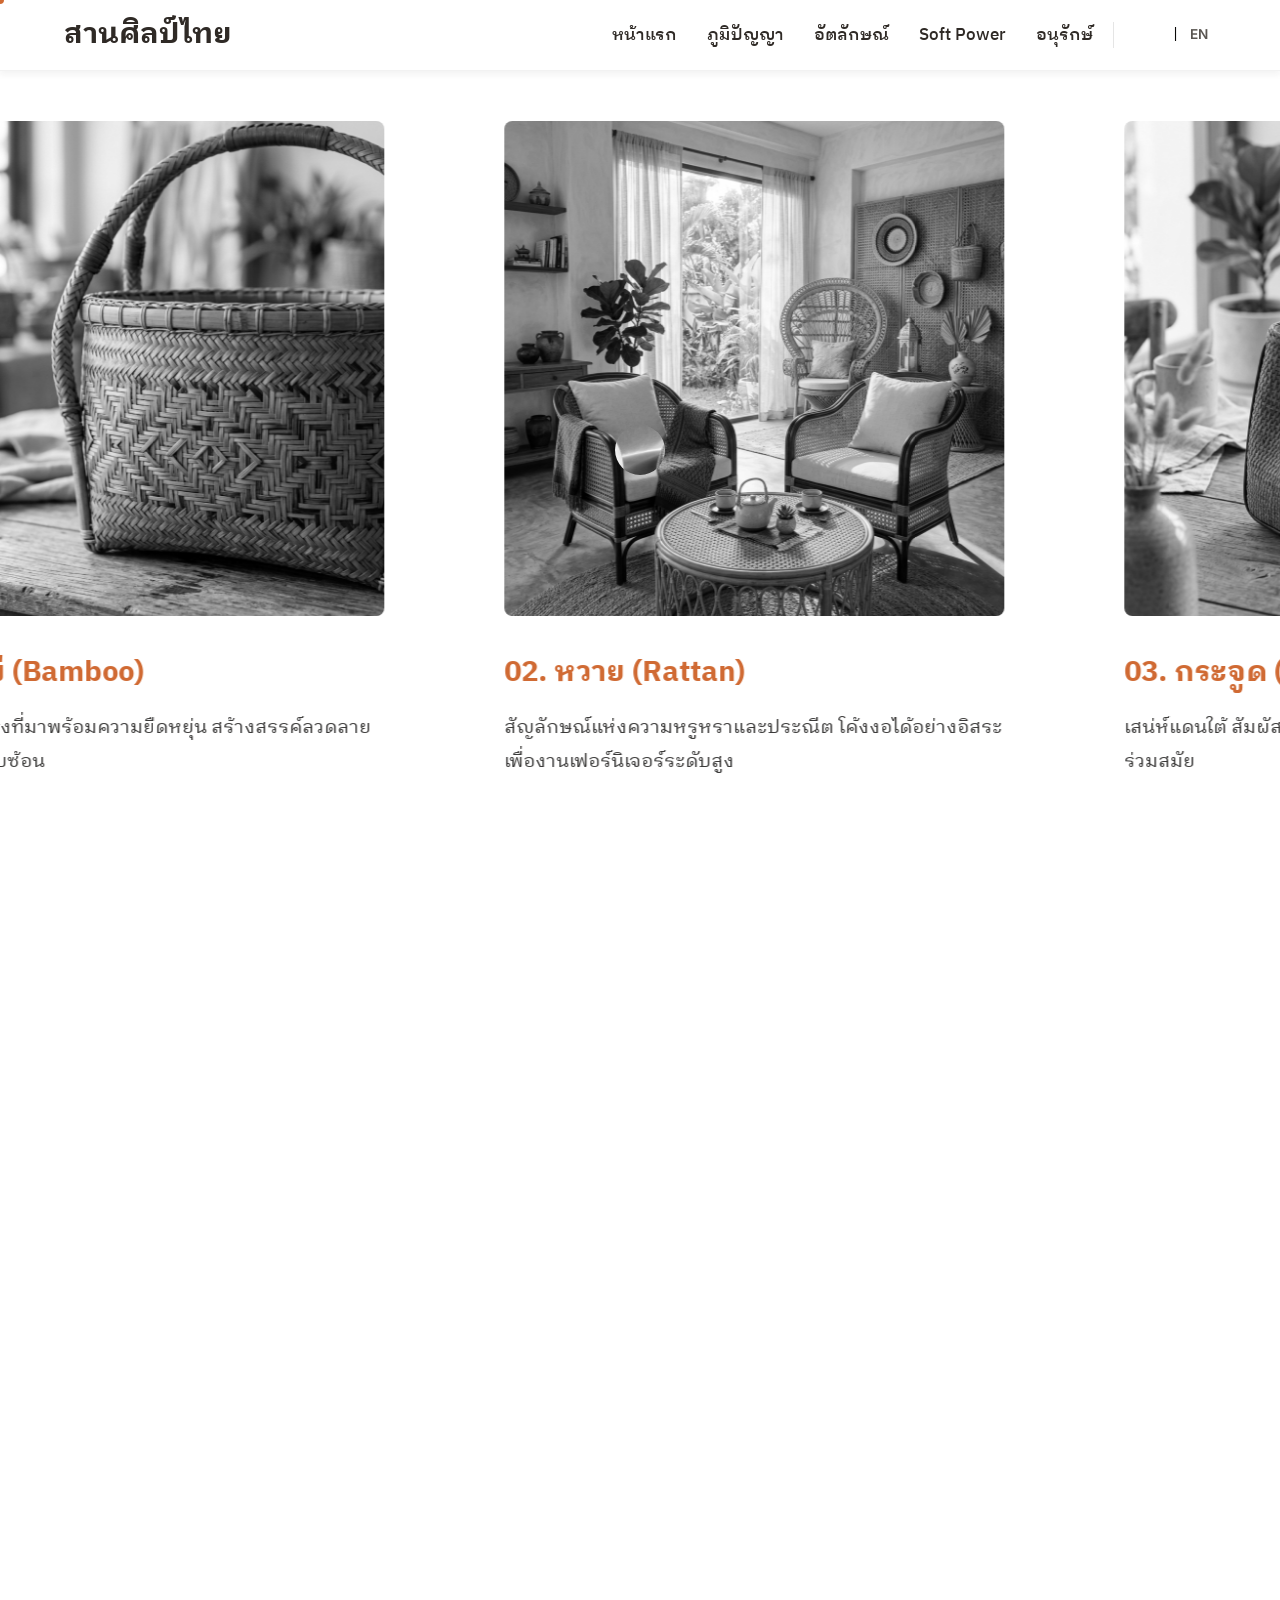
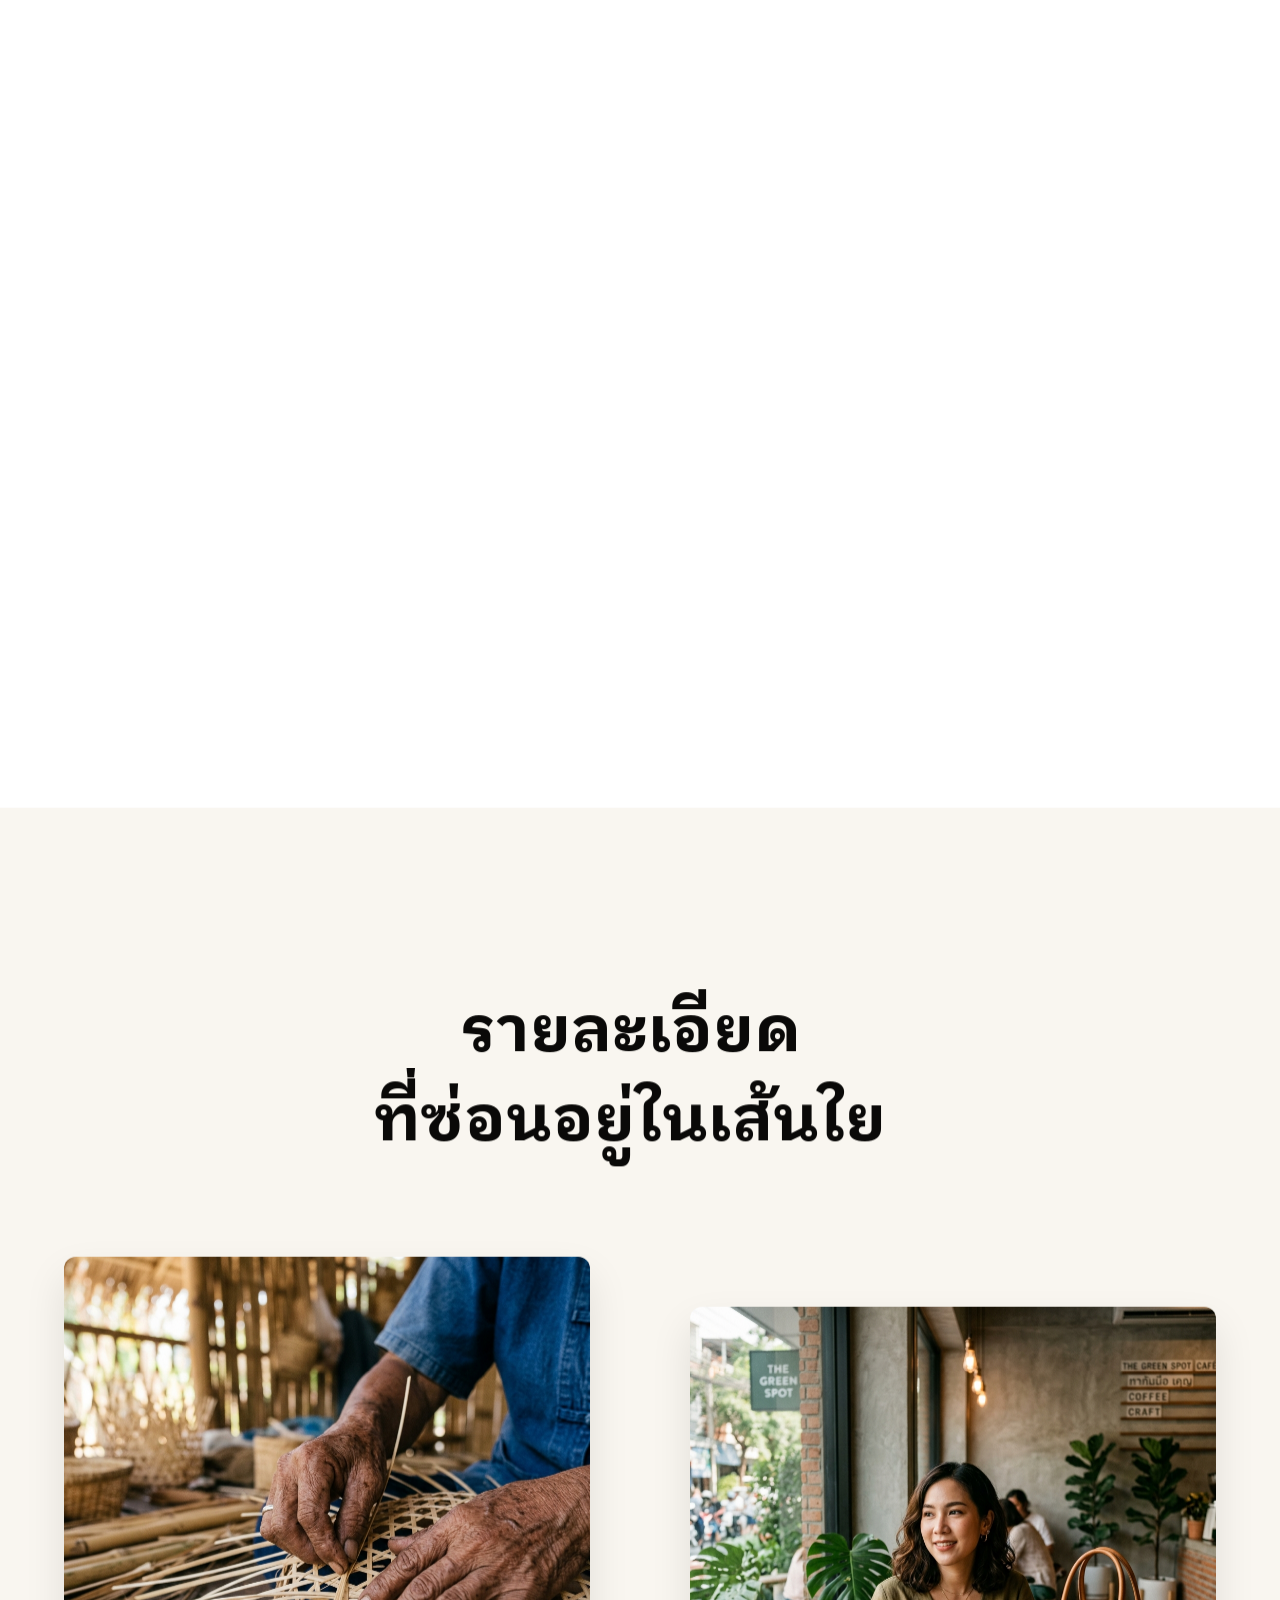
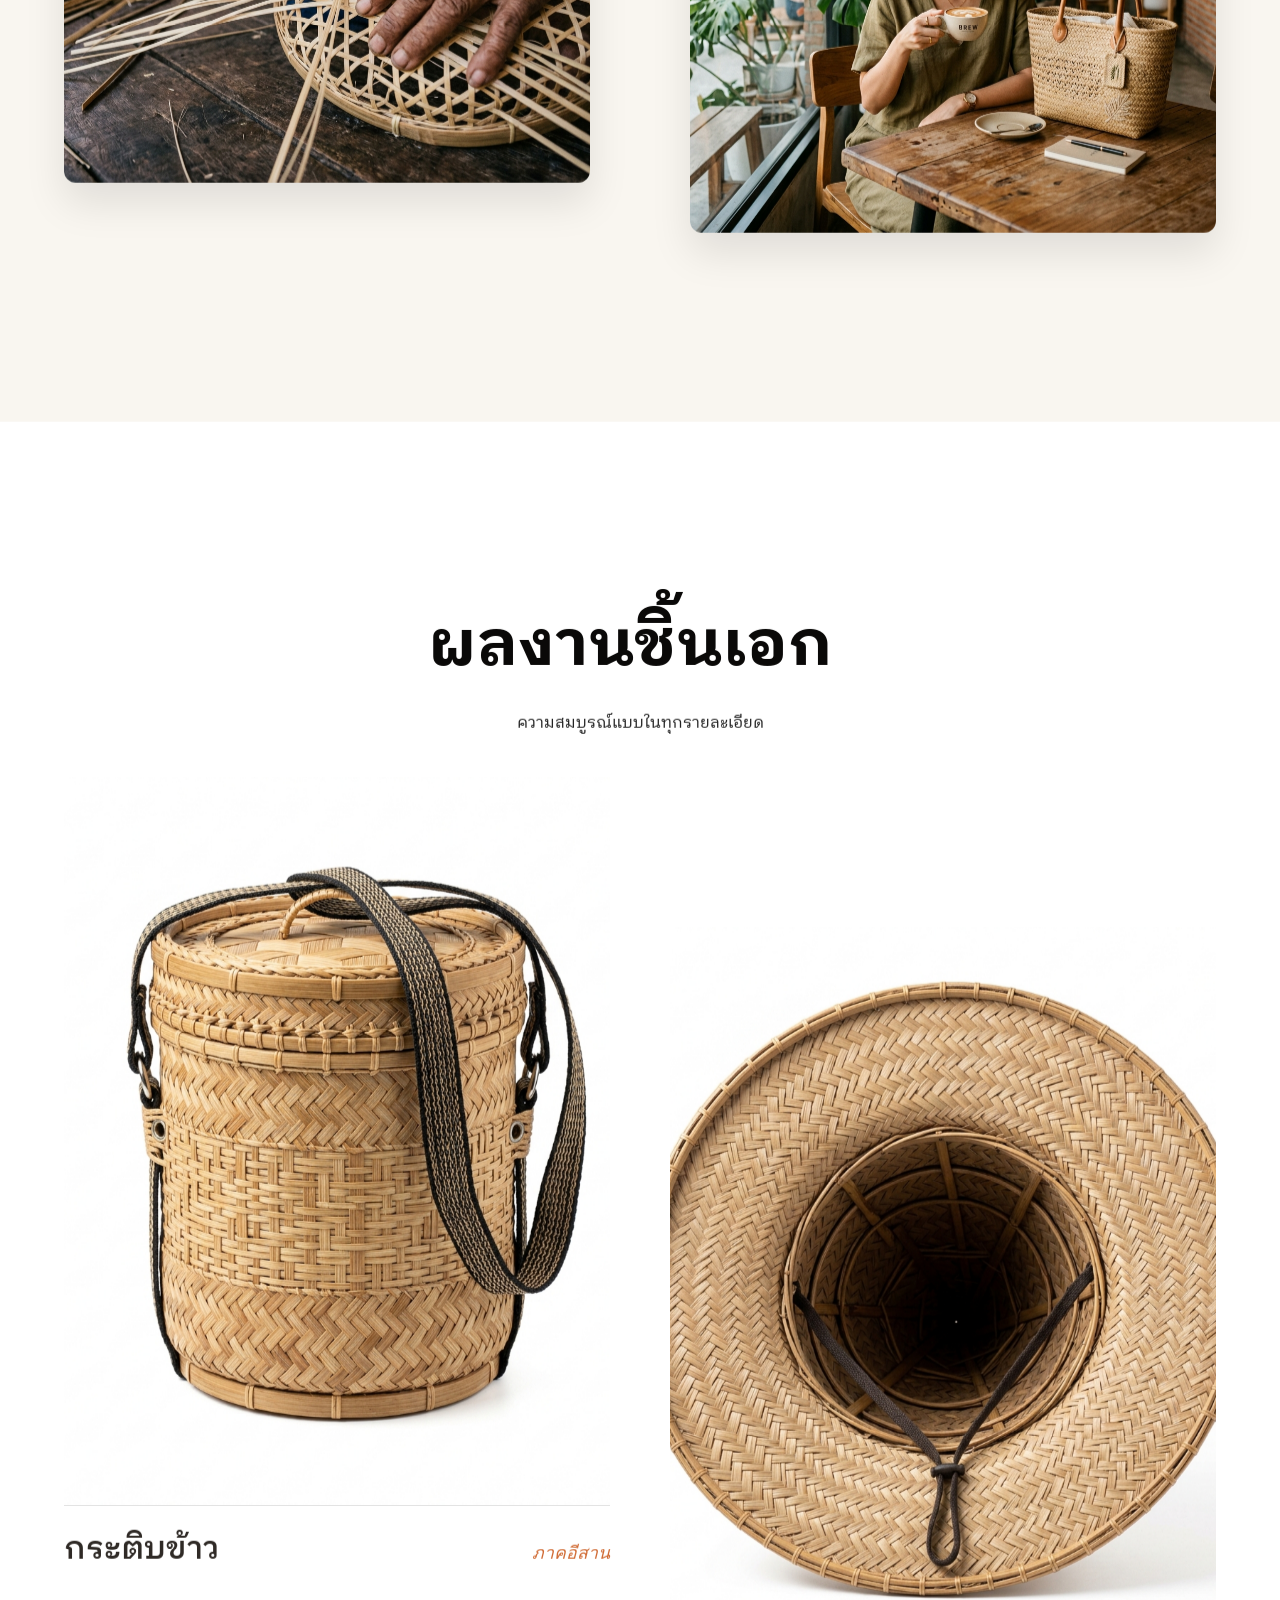
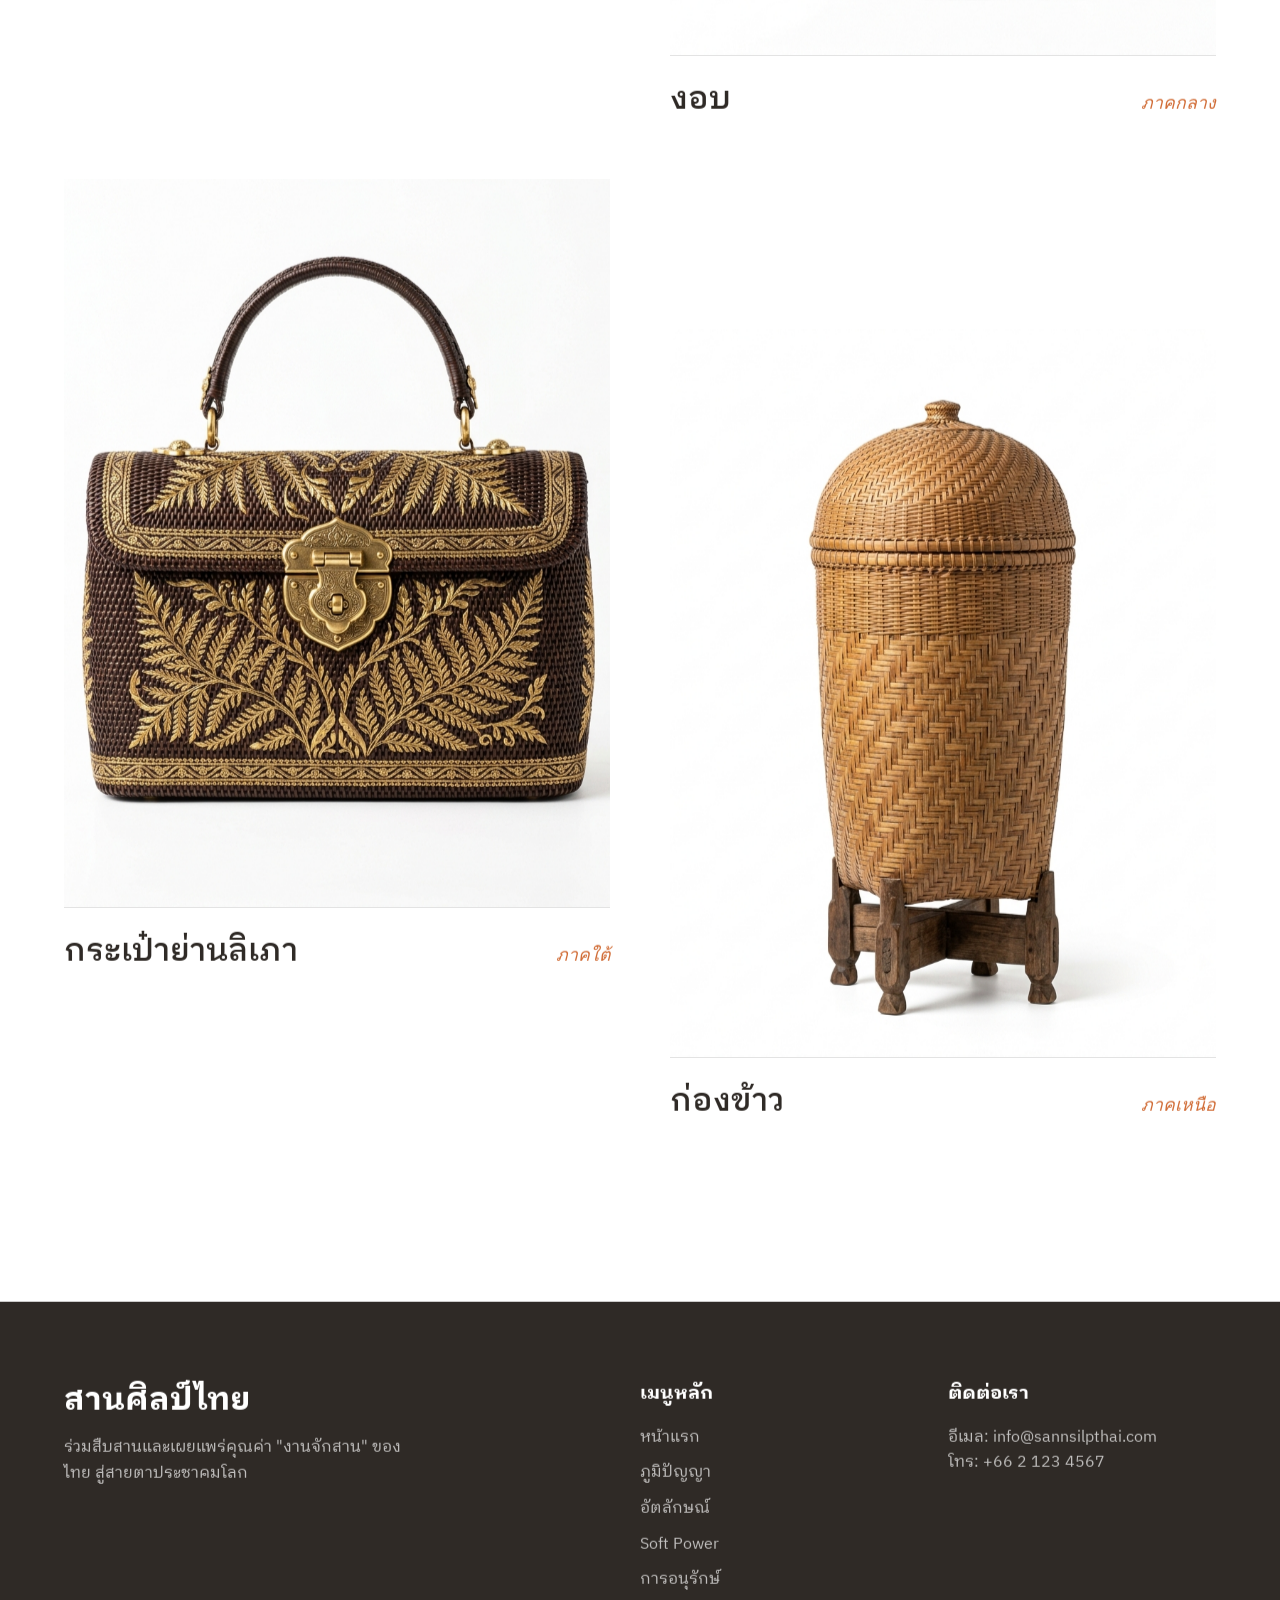
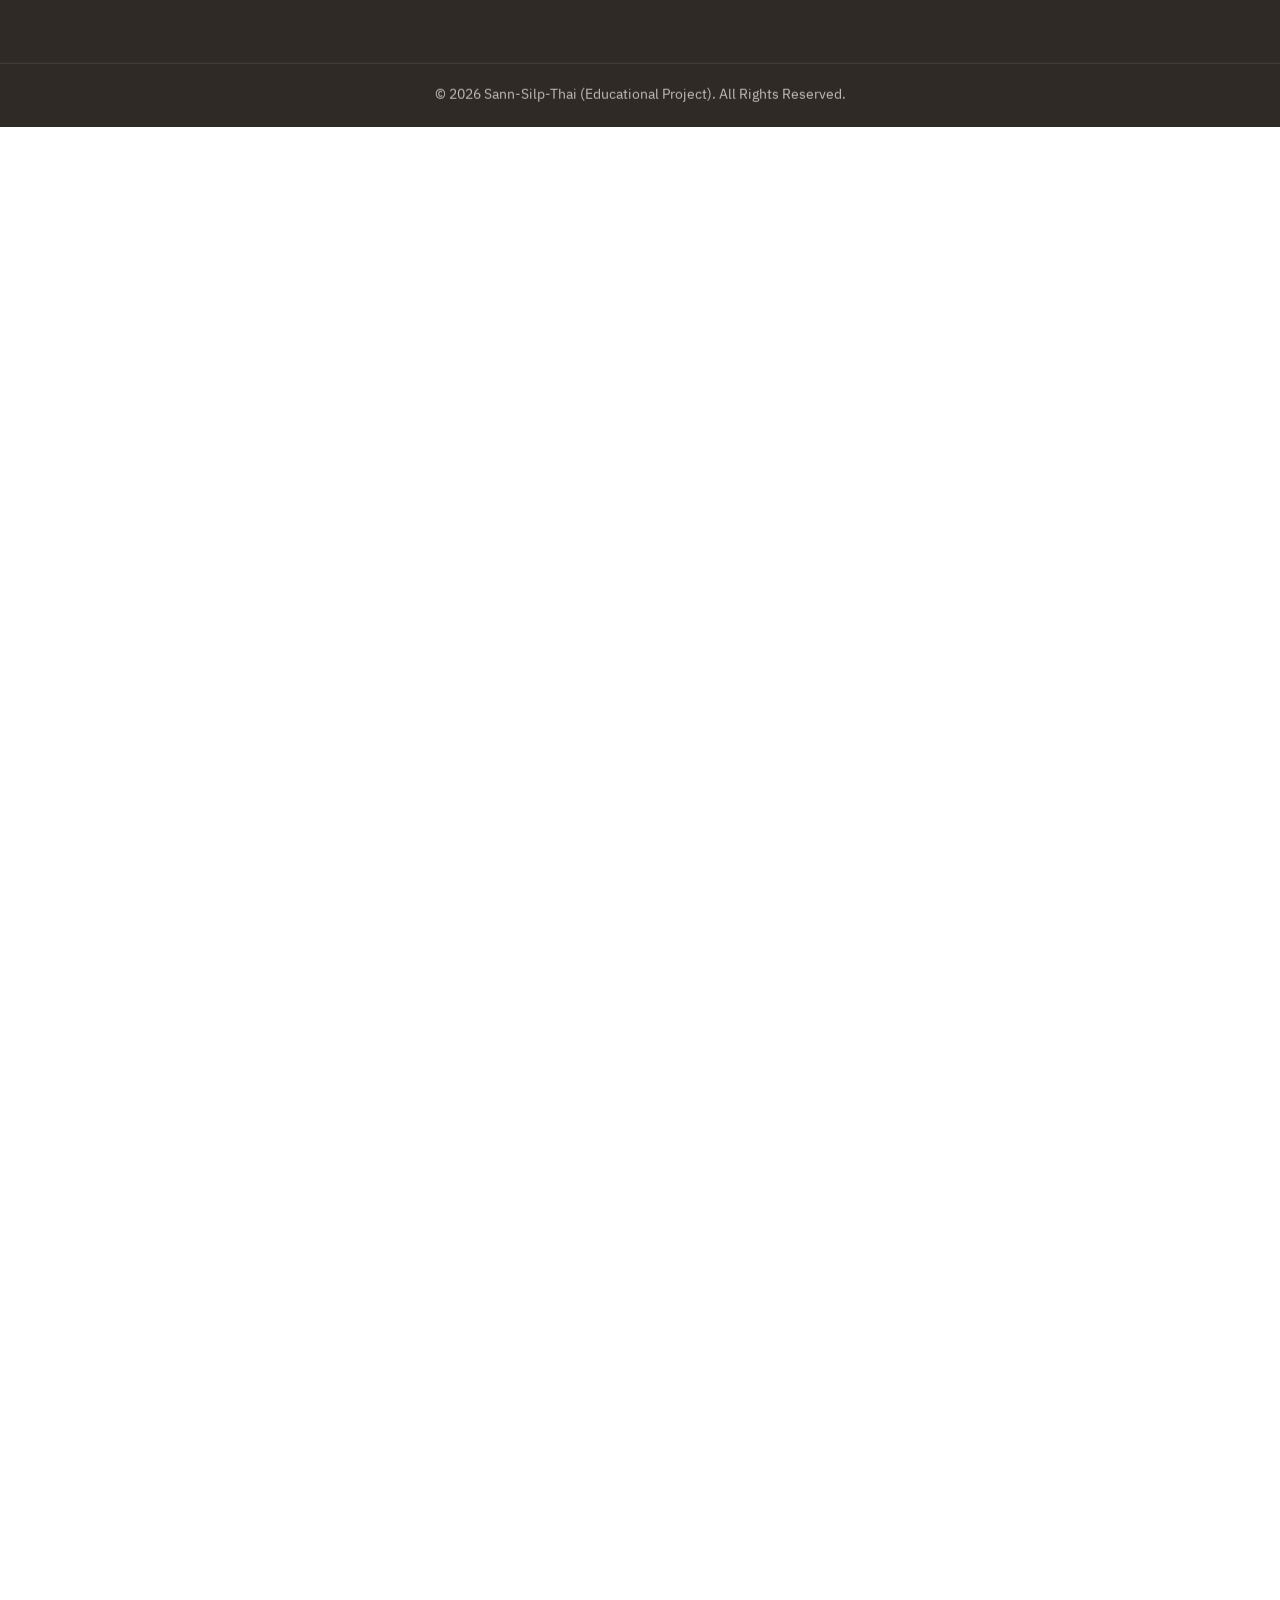
==== commit 71afb4f1: "one-time intro" ====
--- a/index.html
+++ b/index.html
@@ -46,6 +46,20 @@
         <div class="loader-text">กำลังโหลดสุนทรียภาพ...</div>
     </div>
 
+    <!-- Intro Weave Overlay -->
+    <div id="intro-weave-overlay">
+        <h2 class="intro-welcome-title">ยินดีต้อนรับเข้าสู่<br><span>สานศิลป์ไทย</span></h2>
+        <div class="scroll-instruction">
+            <span class="instruction-text">เลื่อนเมาส์เพื่อสานเรื่องราว</span>
+            <div class="mouse-icon">
+                <div class="wheel"></div>
+            </div>
+        </div>
+        <div class="weave-container">
+            <!-- Strips are generated dynamically via JS for high density -->
+        </div>
+    </div>
+
     <!-- Header / Nav -->
     <header id="main-header" class="header-premium">
         <div class="nav-container">
--- a/css/home.css
+++ b/css/home.css
@@ -558,3 +558,105 @@
     .cursor-dot-premium, .cursor-follower-premium { display: none !important; }
     body.premium-theme, body.premium-theme a, body.premium-theme button { cursor: auto; }
 }
+
+/* ========================================= */
+/* Intro Weave Animation Overlay */
+/* ========================================= */
+#intro-weave-overlay {
+    position: fixed;
+    inset: 0;
+    z-index: 1100;
+    background-color: var(--premium-dark);
+    display: flex;
+    align-items: center;
+    justify-content: center;
+    overflow: hidden;
+    transform-origin: center center;
+    will-change: transform, opacity;
+}
+
+.intro-welcome-title {
+    position: absolute;
+    top: 50%;
+    left: 50%;
+    transform: translate(-50%, -50%);
+    text-align: center;
+    color: var(--premium-light);
+    z-index: 5;
+    font-size: 2rem;
+    font-weight: 300;
+    transition: opacity 0.5s ease, transform 0.5s ease;
+    opacity: 1;
+}
+
+.intro-welcome-title span {
+    font-size: 3.5rem;
+    font-weight: 600;
+    color: var(--premium-accent);
+}
+
+.scroll-instruction {
+    position: absolute;
+    bottom: 50px;
+    left: 50%;
+    transform: translateX(-50%);
+    display: flex;
+    flex-direction: column;
+    align-items: center;
+    gap: 15px;
+    z-index: 10;
+    color: var(--premium-light);
+    font-size: 1rem;
+    font-weight: 500;
+    letter-spacing: 2px;
+    transition: opacity 0.5s ease;
+}
+
+.mouse-icon {
+    width: 26px;
+    height: 40px;
+    border: 2px solid var(--premium-light);
+    border-radius: 20px;
+    position: relative;
+    display: flex;
+    justify-content: center;
+}
+
+.mouse-icon .wheel {
+    width: 4px;
+    height: 8px;
+    background-color: var(--premium-light);
+    border-radius: 2px;
+    margin-top: 6px;
+    animation: scrollWheel 1.5s infinite;
+}
+
+@keyframes scrollWheel {
+    0% { transform: translateY(0); opacity: 1; }
+    100% { transform: translateY(12px); opacity: 0; }
+}
+
+.weave-container {
+    position: absolute;
+    inset: -10vw;
+    will-change: transform;
+}
+
+.w-strip {
+    position: absolute;
+    box-shadow: 0 4px 15px rgba(0,0,0,0.1);
+    will-change: clip-path;
+}
+
+.h-strip {
+    left: 0;
+    width: 100%;
+    clip-path: inset(0 100% 0 0); /* Hidden initially */
+}
+
+.v-strip {
+    top: 0;
+    height: 100%;
+    clip-path: inset(0 0 100% 0); /* Hidden initially */
+    background-image: linear-gradient(to right, rgba(0,0,0,0.15) 0%, rgba(255,255,255,0.1) 50%, rgba(0,0,0,0.2) 100%);
+}
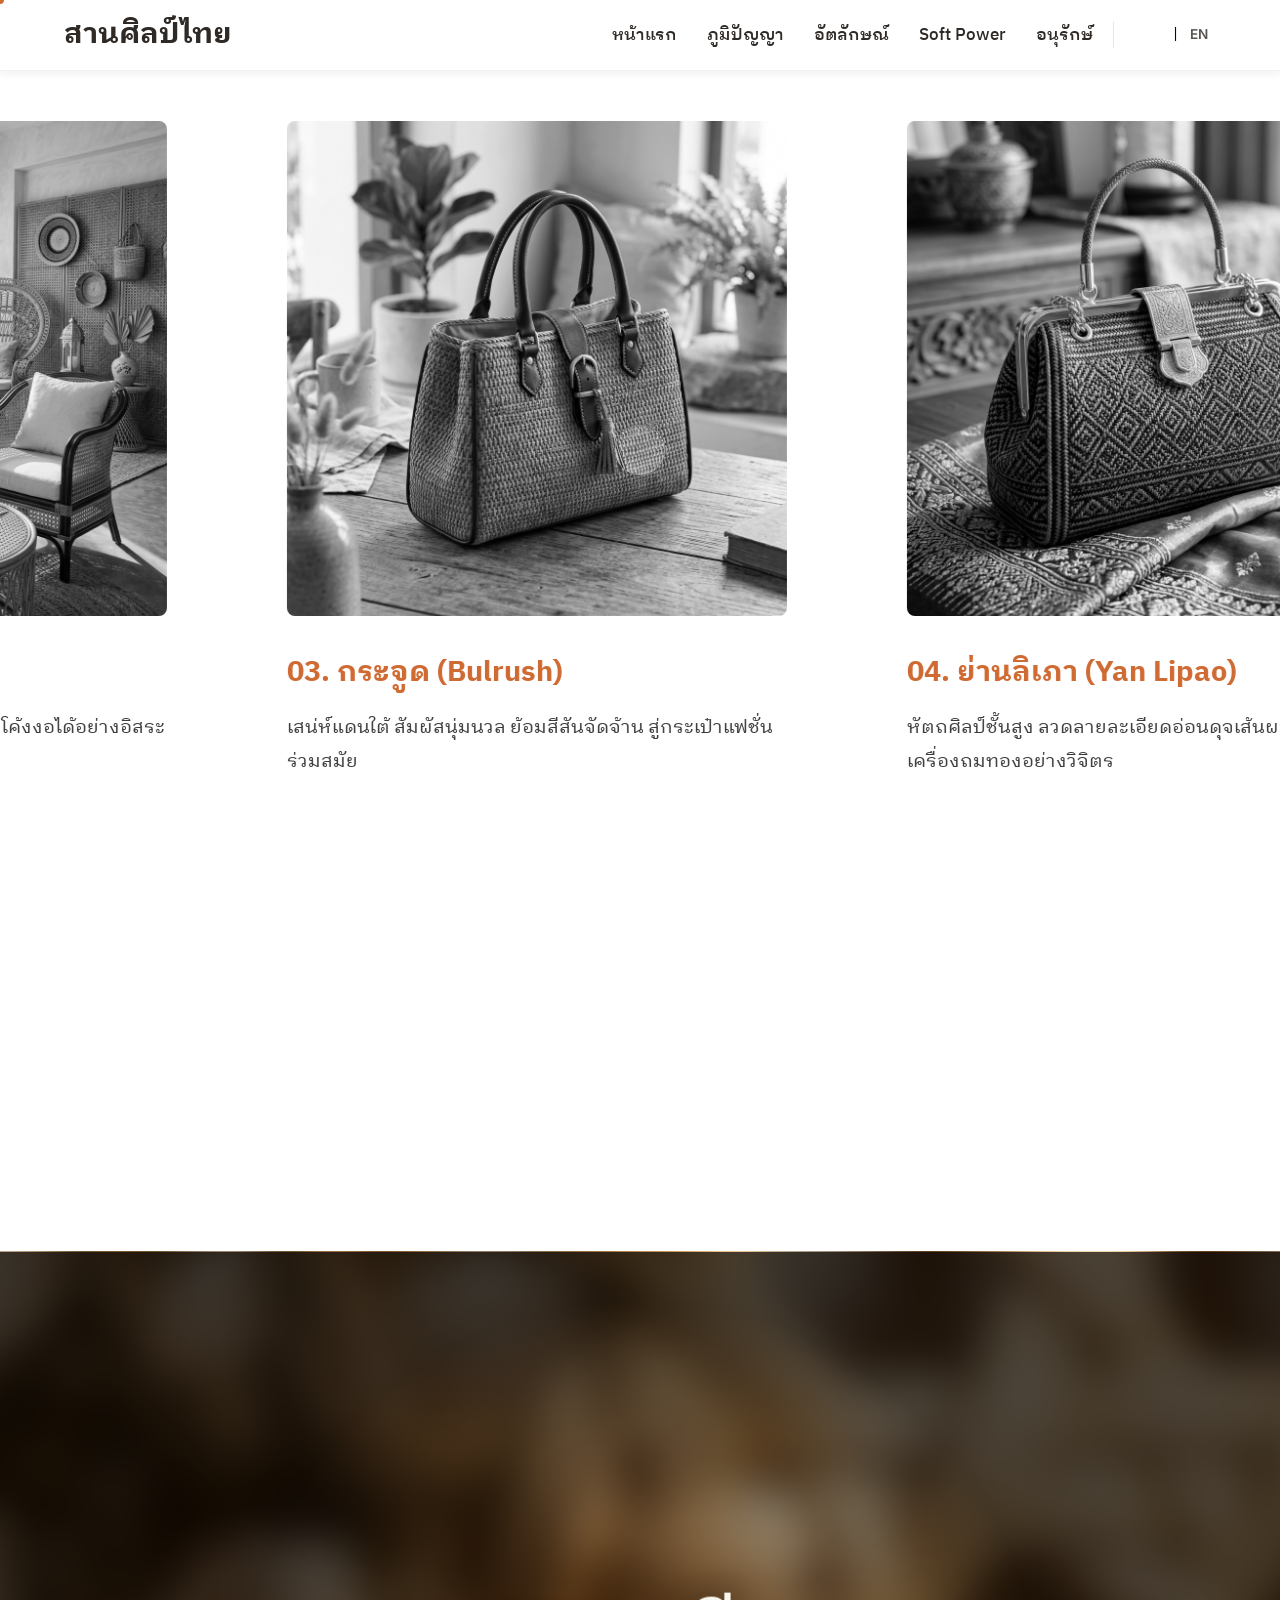
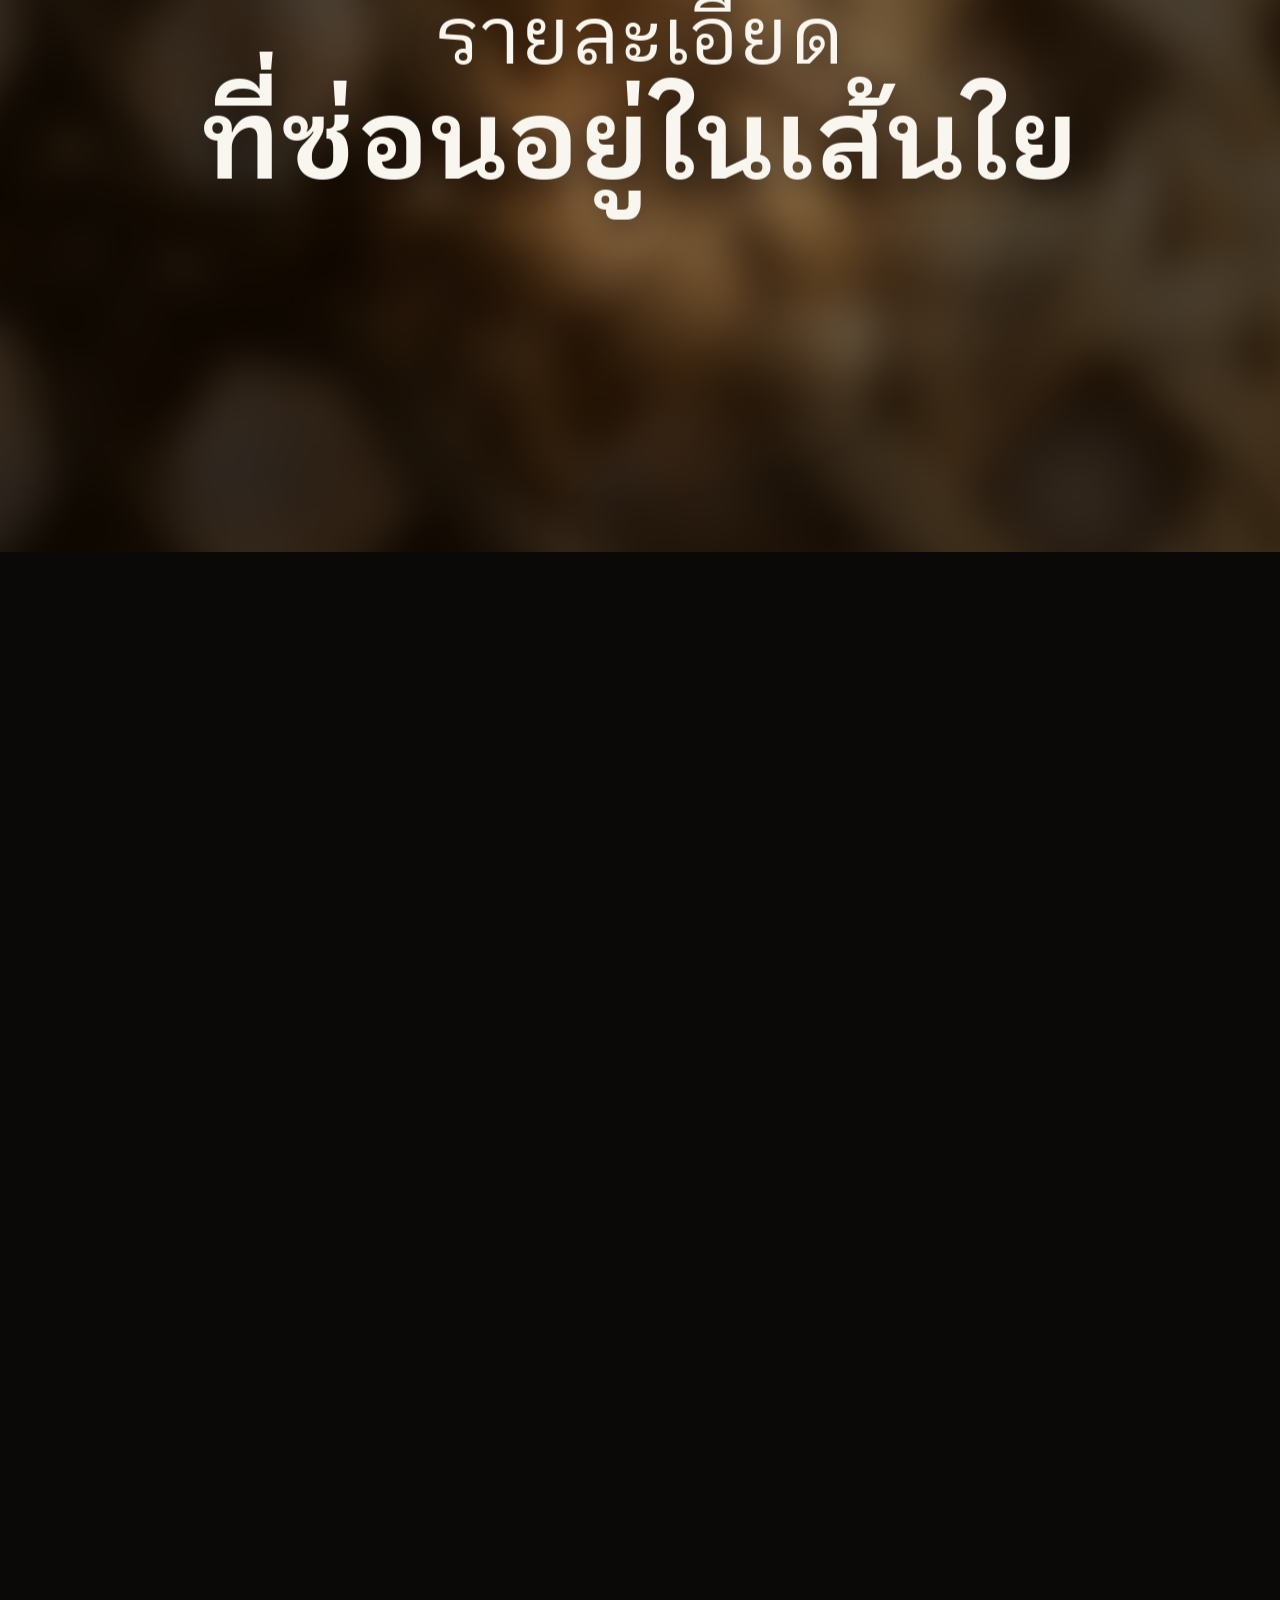
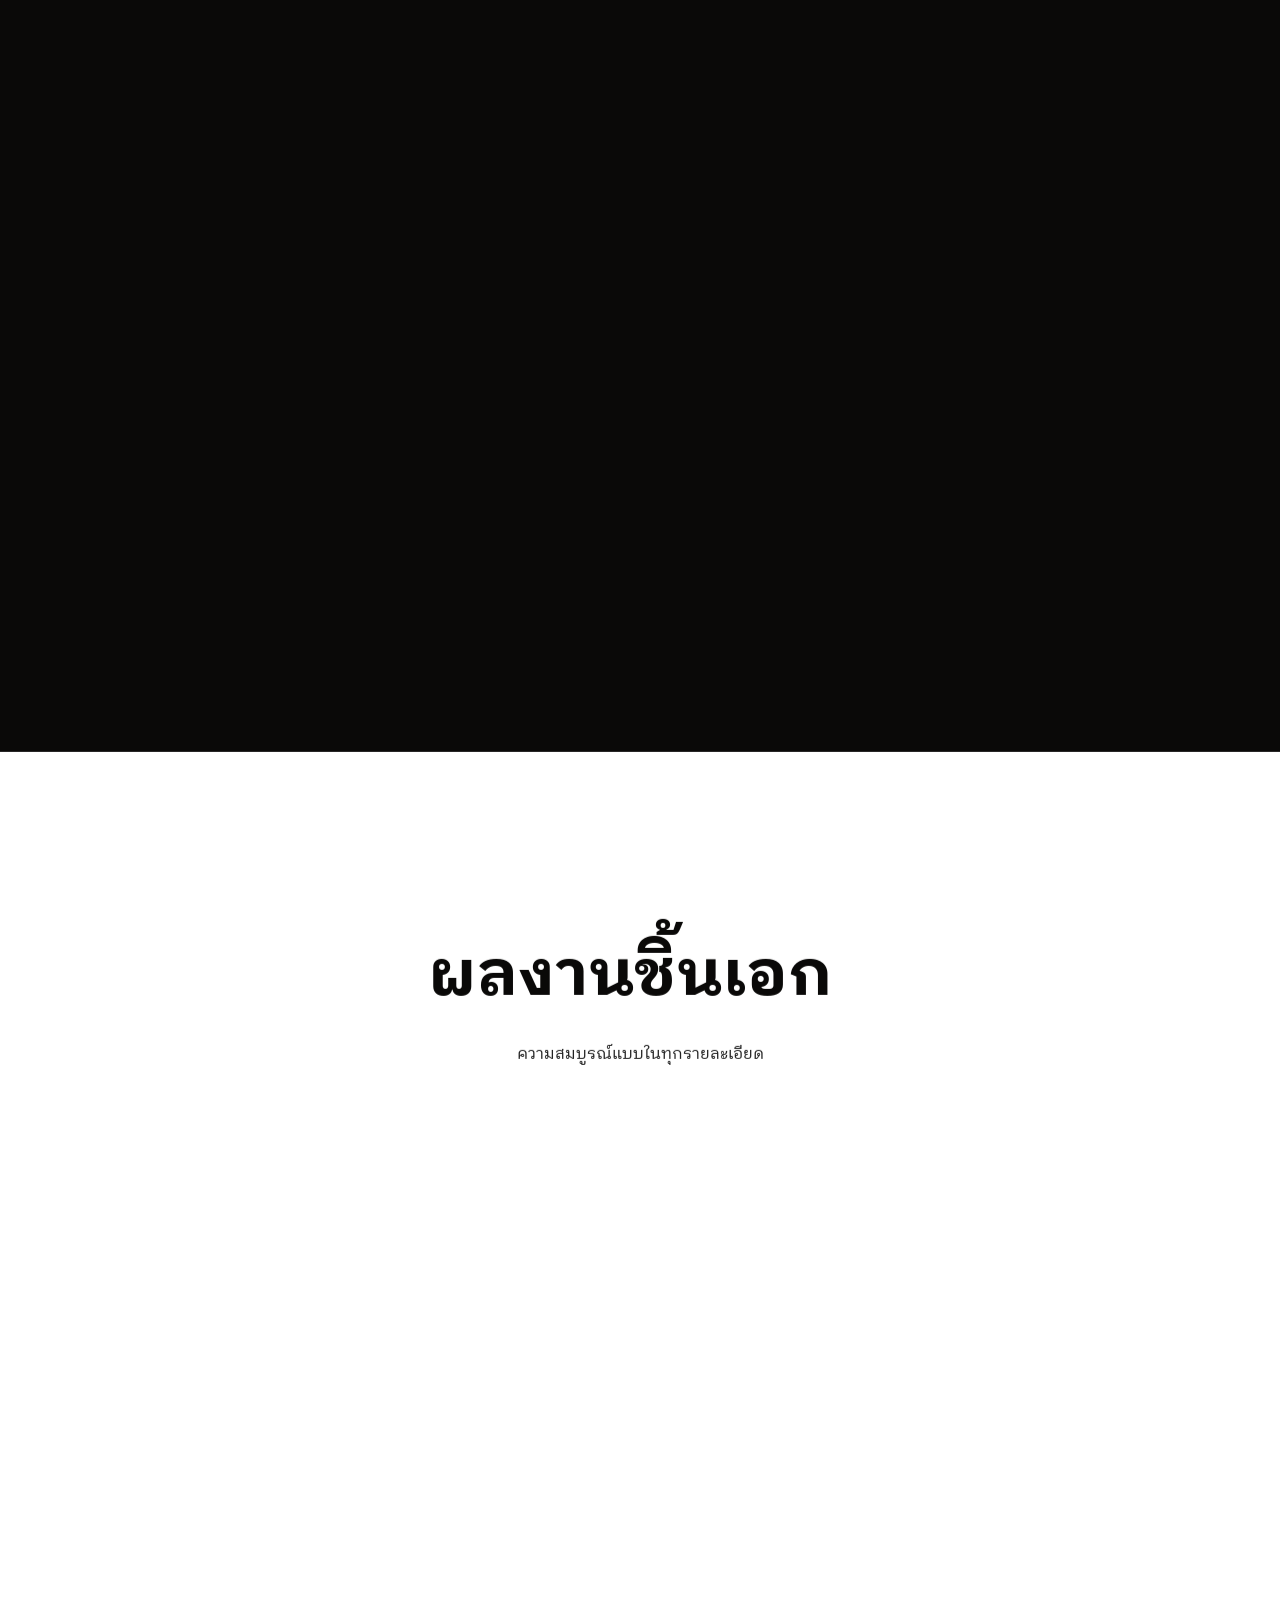
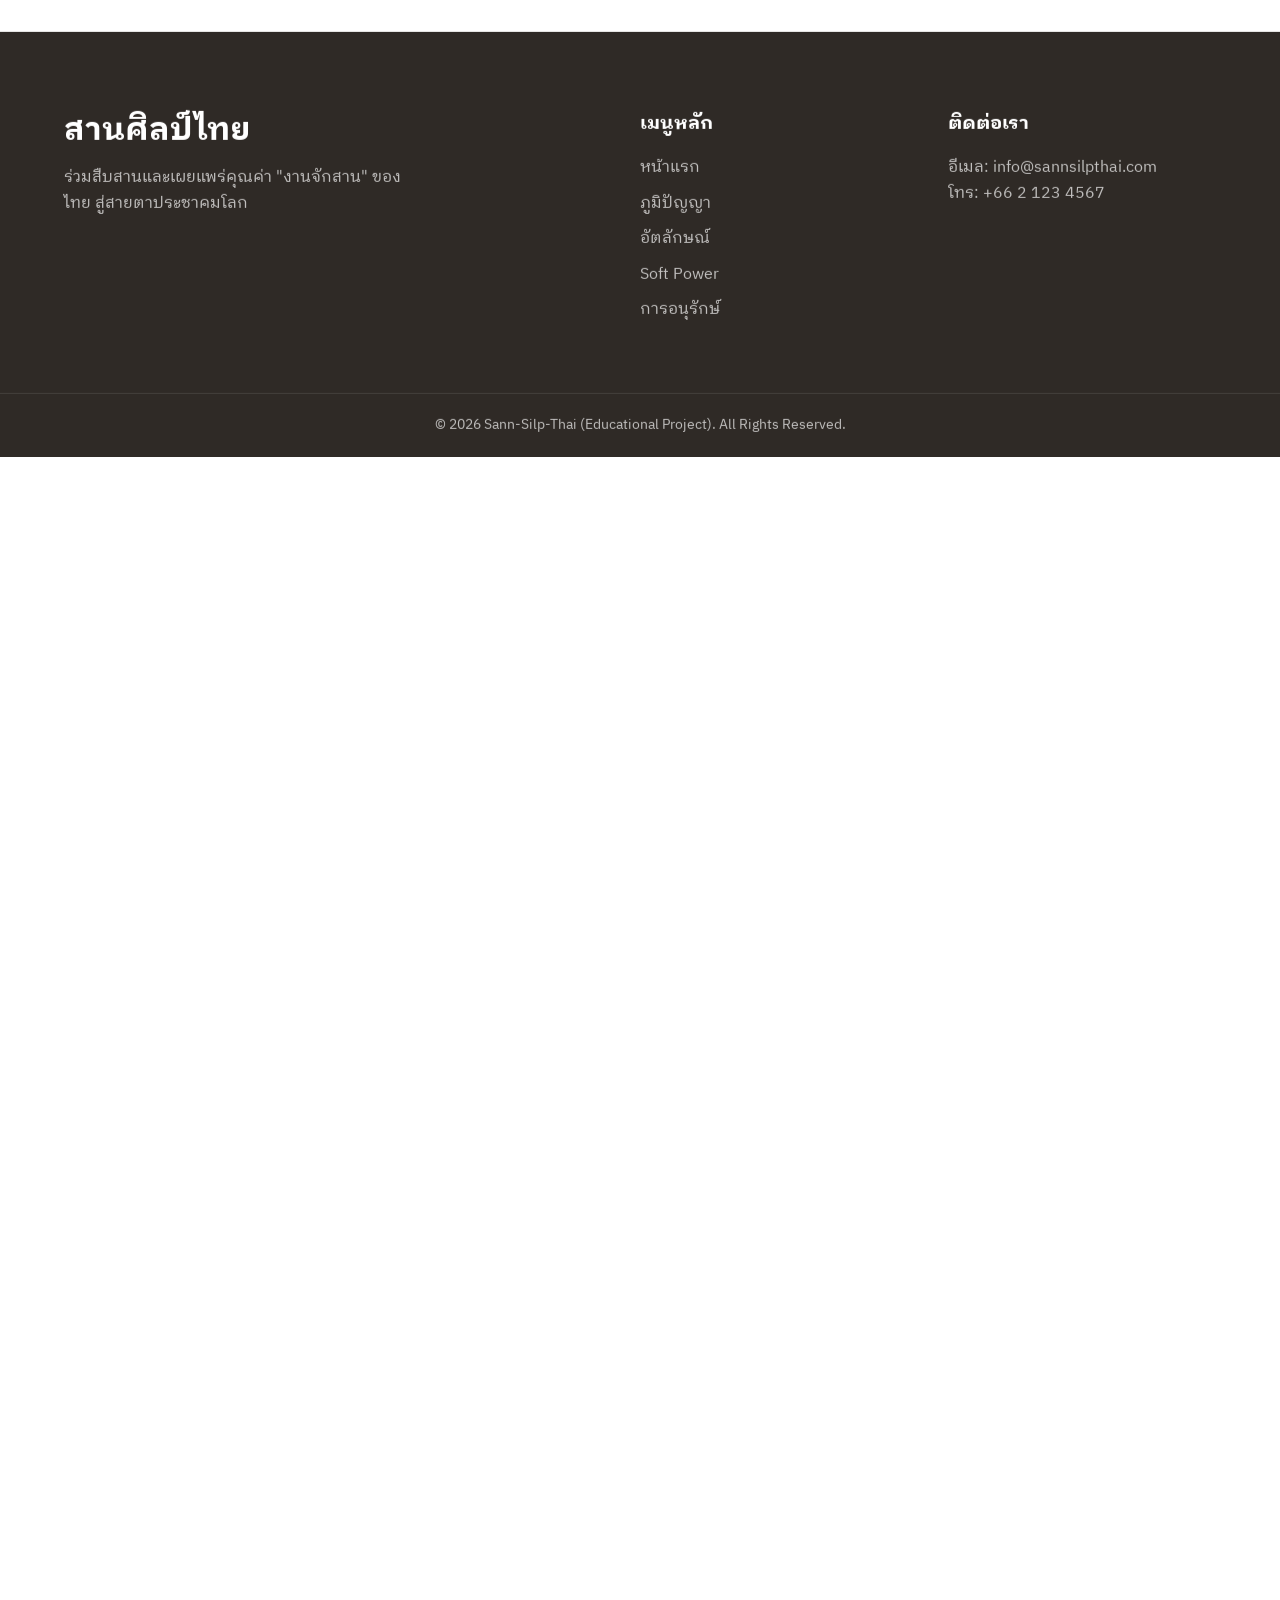
==== commit 6d8d2208: "out of quota" ====
--- a/index.html
+++ b/index.html
@@ -228,23 +228,51 @@
             </div>
         </section>
 
-        <!-- Floating Image Parallax Section -->
-        <section id="floating-gallery" class="section-padding bg-light">
-            <div class="container text-center mb-loose">
-                <h2 class="section-heading">
-                    <span class="text-line"><span class="text-inner scroll-reveal-up">รายละเอียด</span></span><br>
-                    <span class="text-line"><span
-                            class="text-inner scroll-reveal-up delay-1">ที่ซ่อนอยู่ในเส้นใย</span></span>
-                </h2>
-            </div>
-            <div class="container layout-split mt-loose">
-                <div class="split-left">
-                    <img src="assets/images/gallery_new_1.png" class="scroll-parallax cursor-view" data-speed="0.1"
-                        style="width: 100%; border-radius: 12px; box-shadow: 0 20px 40px rgba(0,0,0,0.1);">
-                </div>
-                <div class="split-right" style="height: auto;">
-                    <img src="assets/images/gallery_new_2.png" class="scroll-parallax cursor-view" data-speed="-0.1"
-                        style="width: 100%; border-radius: 12px; box-shadow: 0 20px 40px rgba(0,0,0,0.1); margin-top: 100px;">
+        <!-- Focus & Reveal Parallax Section -->
+        <section id="details-focus-section">
+            <div class="focus-sticky-wrapper">
+                <div class="focus-macro-bg" style="background-image: url('assets/images/macro_weave_bg.png');"></div>
+                <div class="focus-overlay-dark" id="focus-flashlight"></div>
+                <div class="focus-content">
+                    <h2 class="focus-title">รายละเอียด<br><span>ที่ซ่อนอยู่ในเส้นใย</span></h2>
+                    
+                    <!-- Interactive Hotspots -->
+                    <div class="focus-hotspots">
+                        <div class="weave-hotspot" style="top: 25%; left: 35%;">
+                            <div class="hotspot-dot"></div>
+                            <div class="hotspot-tooltip">ผิวไผ่ธรรมชาติ: <br>ทนทานต่อความชื้นและสภาพอากาศ</div>
+                        </div>
+                        <div class="weave-hotspot" style="top: 55%; left: 60%;">
+                            <div class="hotspot-dot"></div>
+                            <div class="hotspot-tooltip">การย้อมสีธรรมช่าติ: <br>สีสันแห่งภูมิปัญญาไร้สารเคมี</div>
+                        </div>
+                        <div class="weave-hotspot" style="top: 75%; left: 40%;">
+                            <div class="hotspot-dot"></div>
+                            <div class="hotspot-tooltip">ลายขัดซ้อน: <br>โครงสร้างที่รับน้ำหนักได้ยอดเยี่ยม</div>
+                        </div>
+                    </div>
+
+                    <div class="focus-cards-container">
+                        <div class="glass-detail-card card-left" id="focus-card-1">
+                            <div class="glass-img">
+                                <img src="assets/images/gallery_new_1.png" alt="การเตรียมเส้นใย">
+                            </div>
+                            <div class="glass-text">
+                                <h4>ความละเอียดระดับมิลลิเมตร</h4>
+                                <p>การคัดเลือกและเหลาตอกให้มีขนาดเท่ากันทุกเส้นคือหัวใจสำคัญที่ต้องใช้ความประณีตขั้นสูง</p>
+                            </div>
+                        </div>
+                        
+                        <div class="glass-detail-card card-right" id="focus-card-2">
+                            <div class="glass-img">
+                                <img src="assets/images/gallery_new_2.png" alt="การสอดขัด">
+                            </div>
+                            <div class="glass-text">
+                                <h4>ลวดลายผสานสุนทรียภาพ</h4>
+                                <p>การสอดขัดที่ไม่ได้มีแค่ความทนทาน แต่คือศิลปะที่ส่งต่อผ่านกาลเวลา</p>
+                            </div>
+                        </div>
+                    </div>
                 </div>
             </div>
         </section>
--- a/css/home.css
+++ b/css/home.css
@@ -660,3 +660,231 @@
     clip-path: inset(0 0 100% 0); /* Hidden initially */
     background-image: linear-gradient(to right, rgba(0,0,0,0.15) 0%, rgba(255,255,255,0.1) 50%, rgba(0,0,0,0.2) 100%);
 }
+
+/* Focus & Reveal Section */
+#details-focus-section {
+    height: 300vh;
+    position: relative;
+    background-color: var(--premium-dark);
+}
+
+.focus-sticky-wrapper {
+    position: relative;
+    top: 0;
+    height: 100vh;
+    width: 100%;
+    overflow: hidden;
+    display: flex;
+    align-items: center;
+    justify-content: center;
+    will-change: transform;
+}
+
+.focus-macro-bg {
+    position: absolute;
+    inset: -5%; /* Prevent edge bleeding when scaling */
+    background-size: cover;
+    background-position: center;
+    filter: blur(20px);
+    transform: scale(1.1);
+    will-change: filter, transform;
+}
+
+.focus-overlay-dark {
+    position: absolute;
+    inset: 0;
+    /* Default dark overlay */
+    background-color: rgba(0, 0, 0, 0.6);
+    /* Spotlight effect using CSS variables set by JS */
+    background: radial-gradient(circle 400px at var(--mouse-x, 50%) var(--mouse-y, 50%), rgba(0,0,0,0.1), rgba(0,0,0,0.7));
+    z-index: 1;
+    pointer-events: none; /* Let mouse interact with hotspots underneath */
+}
+
+.focus-content {
+    position: relative;
+    z-index: 2;
+    width: 100%;
+    height: 100%;
+    display: flex;
+    flex-direction: column;
+    align-items: center;
+    justify-content: center;
+}
+
+.focus-title {
+    position: absolute;
+    top: 50%;
+    left: 50%;
+    transform: translate(-50%, -50%);
+    text-align: center;
+    color: var(--clr-bg-light);
+    font-size: 5rem;
+    font-weight: 400;
+    line-height: 1.1;
+    text-shadow: 0 10px 30px rgba(0,0,0,0.5);
+    white-space: nowrap;
+    will-change: transform, opacity;
+}
+
+.focus-title span {
+    font-family: var(--font-primary);
+    font-size: 7rem;
+    font-weight: 600;
+    color: var(--clr-accent);
+}
+
+.focus-cards-container {
+    position: absolute;
+    bottom: 10%;
+    width: 100%;
+    max-width: 1200px;
+    display: flex;
+    justify-content: space-between;
+    gap: 2rem;
+    padding: 0 2rem;
+    /* We handle transforms individually now */
+}
+
+.glass-detail-card {
+    background: rgba(255, 255, 255, 0.05);
+    backdrop-filter: blur(15px);
+    -webkit-backdrop-filter: blur(15px);
+    border: 1px solid rgba(255, 255, 255, 0.1);
+    border-radius: 16px;
+    padding: 1.5rem;
+    display: flex;
+    align-items: center;
+    gap: 1.5rem;
+    width: 48%;
+    color: var(--clr-bg-light);
+    box-shadow: 0 20px 40px rgba(0,0,0,0.3);
+    opacity: 0;
+    will-change: transform, opacity;
+}
+
+.card-left {
+    transform: translateX(-100px);
+}
+
+.card-right {
+    transform: translateX(100px);
+}
+
+/* Hotspots */
+.focus-hotspots {
+    position: absolute;
+    inset: 0;
+    z-index: 2;
+    opacity: 0; /* Revealed by JS */
+    will-change: opacity;
+    pointer-events: none; /* Container passes clicks */
+}
+
+.weave-hotspot {
+    position: absolute;
+    pointer-events: auto;
+    cursor: pointer;
+}
+
+.hotspot-dot {
+    width: 12px;
+    height: 12px;
+    background-color: var(--clr-accent);
+    border-radius: 50%;
+    box-shadow: 0 0 10px var(--clr-accent), 0 0 20px var(--clr-accent);
+    position: relative;
+    z-index: 2;
+    transition: transform 0.3s ease;
+}
+
+.hotspot-dot::before {
+    content: '';
+    position: absolute;
+    inset: -10px;
+    border: 1px solid var(--clr-accent);
+    border-radius: 50%;
+    animation: pulse 2s infinite;
+    opacity: 0.5;
+}
+
+.weave-hotspot:hover .hotspot-dot {
+    transform: scale(1.5);
+}
+
+.hotspot-tooltip {
+    position: absolute;
+    bottom: 25px;
+    left: 50%;
+    transform: translateX(-50%) translateY(10px);
+    background: rgba(0,0,0,0.8);
+    backdrop-filter: blur(5px);
+    color: white;
+    padding: 0.8rem 1.2rem;
+    border-radius: 8px;
+    font-size: 0.9rem;
+    line-height: 1.4;
+    white-space: nowrap;
+    opacity: 0;
+    visibility: hidden;
+    transition: all 0.3s ease;
+    border: 1px solid rgba(255,255,255,0.1);
+}
+
+.weave-hotspot:hover .hotspot-tooltip {
+    opacity: 1;
+    visibility: visible;
+    transform: translateX(-50%) translateY(0);
+}
+
+@keyframes pulse {
+    0% { transform: scale(1); opacity: 0.8; }
+    100% { transform: scale(2.5); opacity: 0; }
+}
+
+.glass-img {
+    width: 120px;
+    height: 120px;
+    flex-shrink: 0;
+    border-radius: 8px;
+    overflow: hidden;
+}
+
+.glass-img img {
+    width: 100%;
+    height: 100%;
+    object-fit: cover;
+}
+
+.glass-text h4 {
+    font-size: 1.25rem;
+    margin-bottom: 0.5rem;
+    color: var(--clr-accent);
+}
+
+.glass-text p {
+    font-size: 0.95rem;
+    opacity: 0.8;
+    line-height: 1.6;
+}
+
+@media (max-width: 768px) {
+    .focus-title {
+        font-size: 2.5rem;
+    }
+    .focus-title span {
+        font-size: 3.5rem;
+    }
+    .focus-cards-container {
+        flex-direction: column;
+        bottom: 5%;
+    }
+    .glass-detail-card {
+        width: 100%;
+        padding: 1rem;
+    }
+    .glass-img {
+        width: 80px;
+        height: 80px;
+    }
+}
